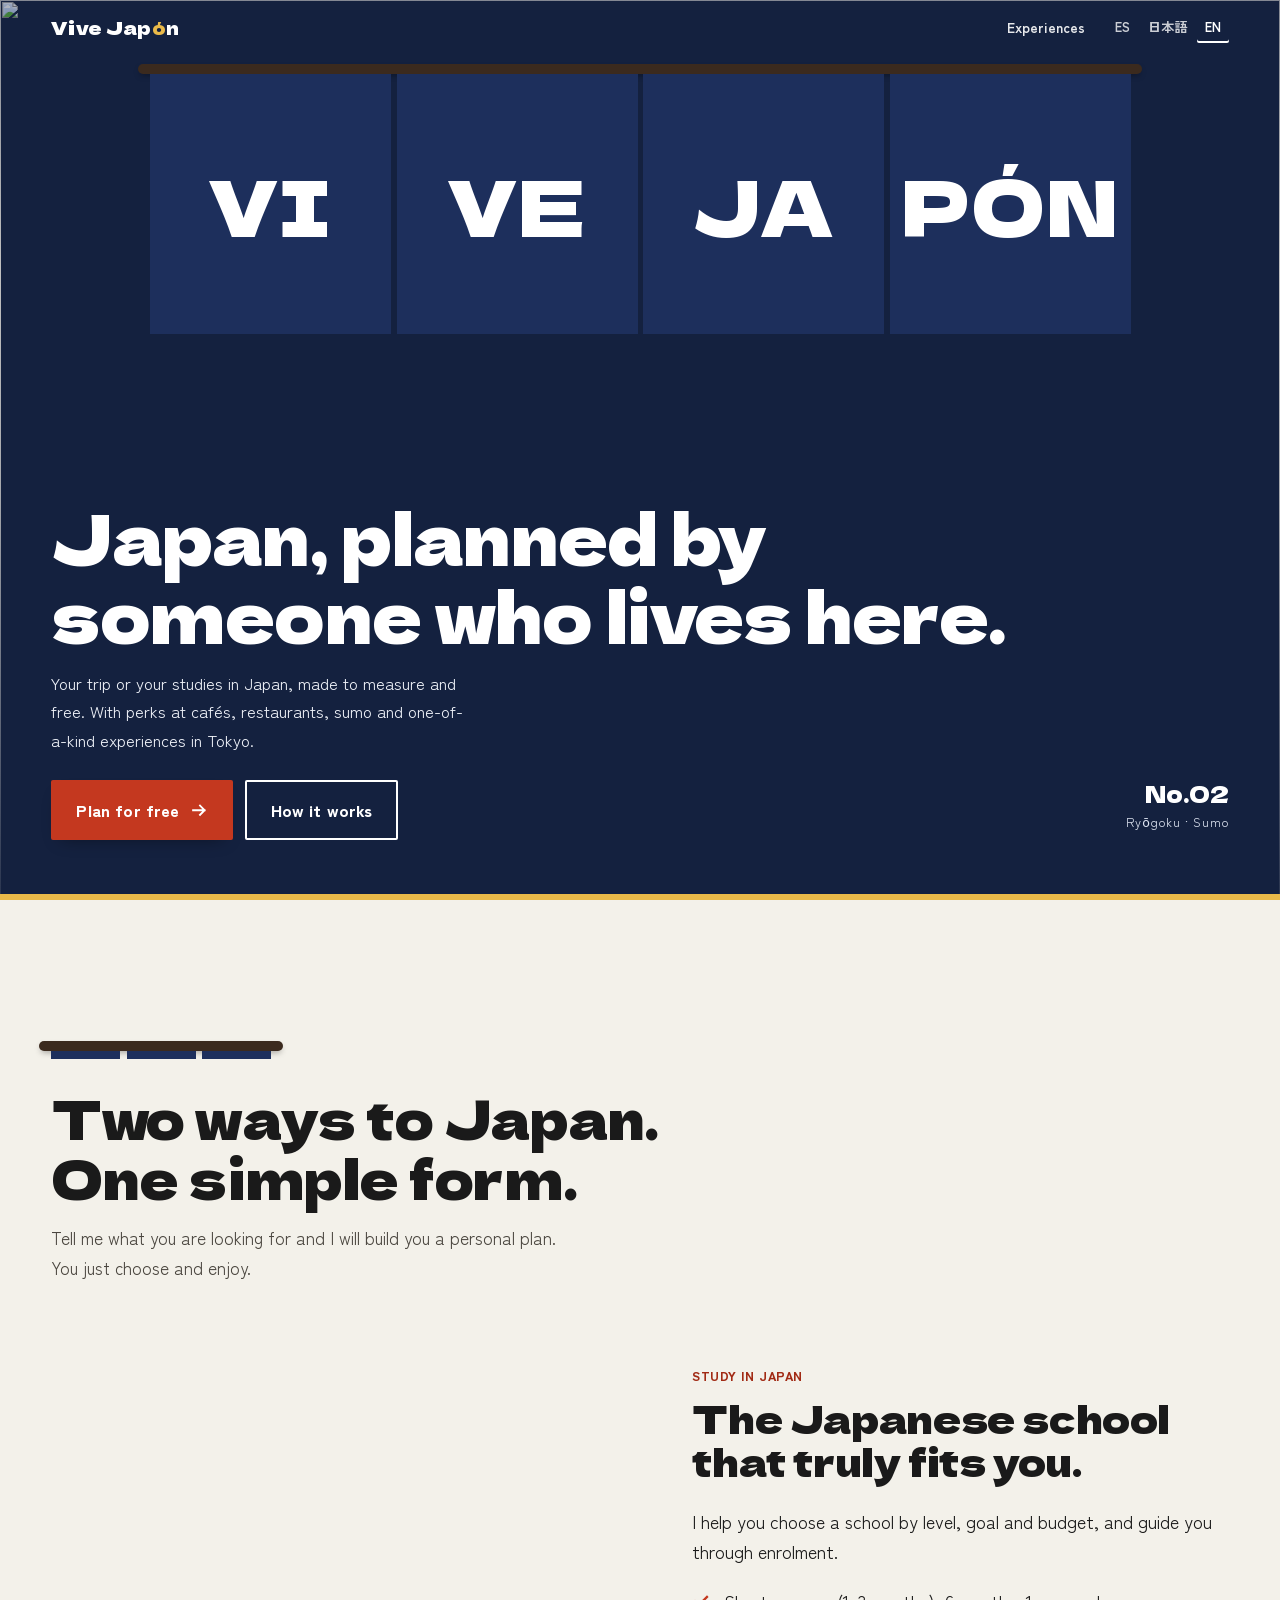
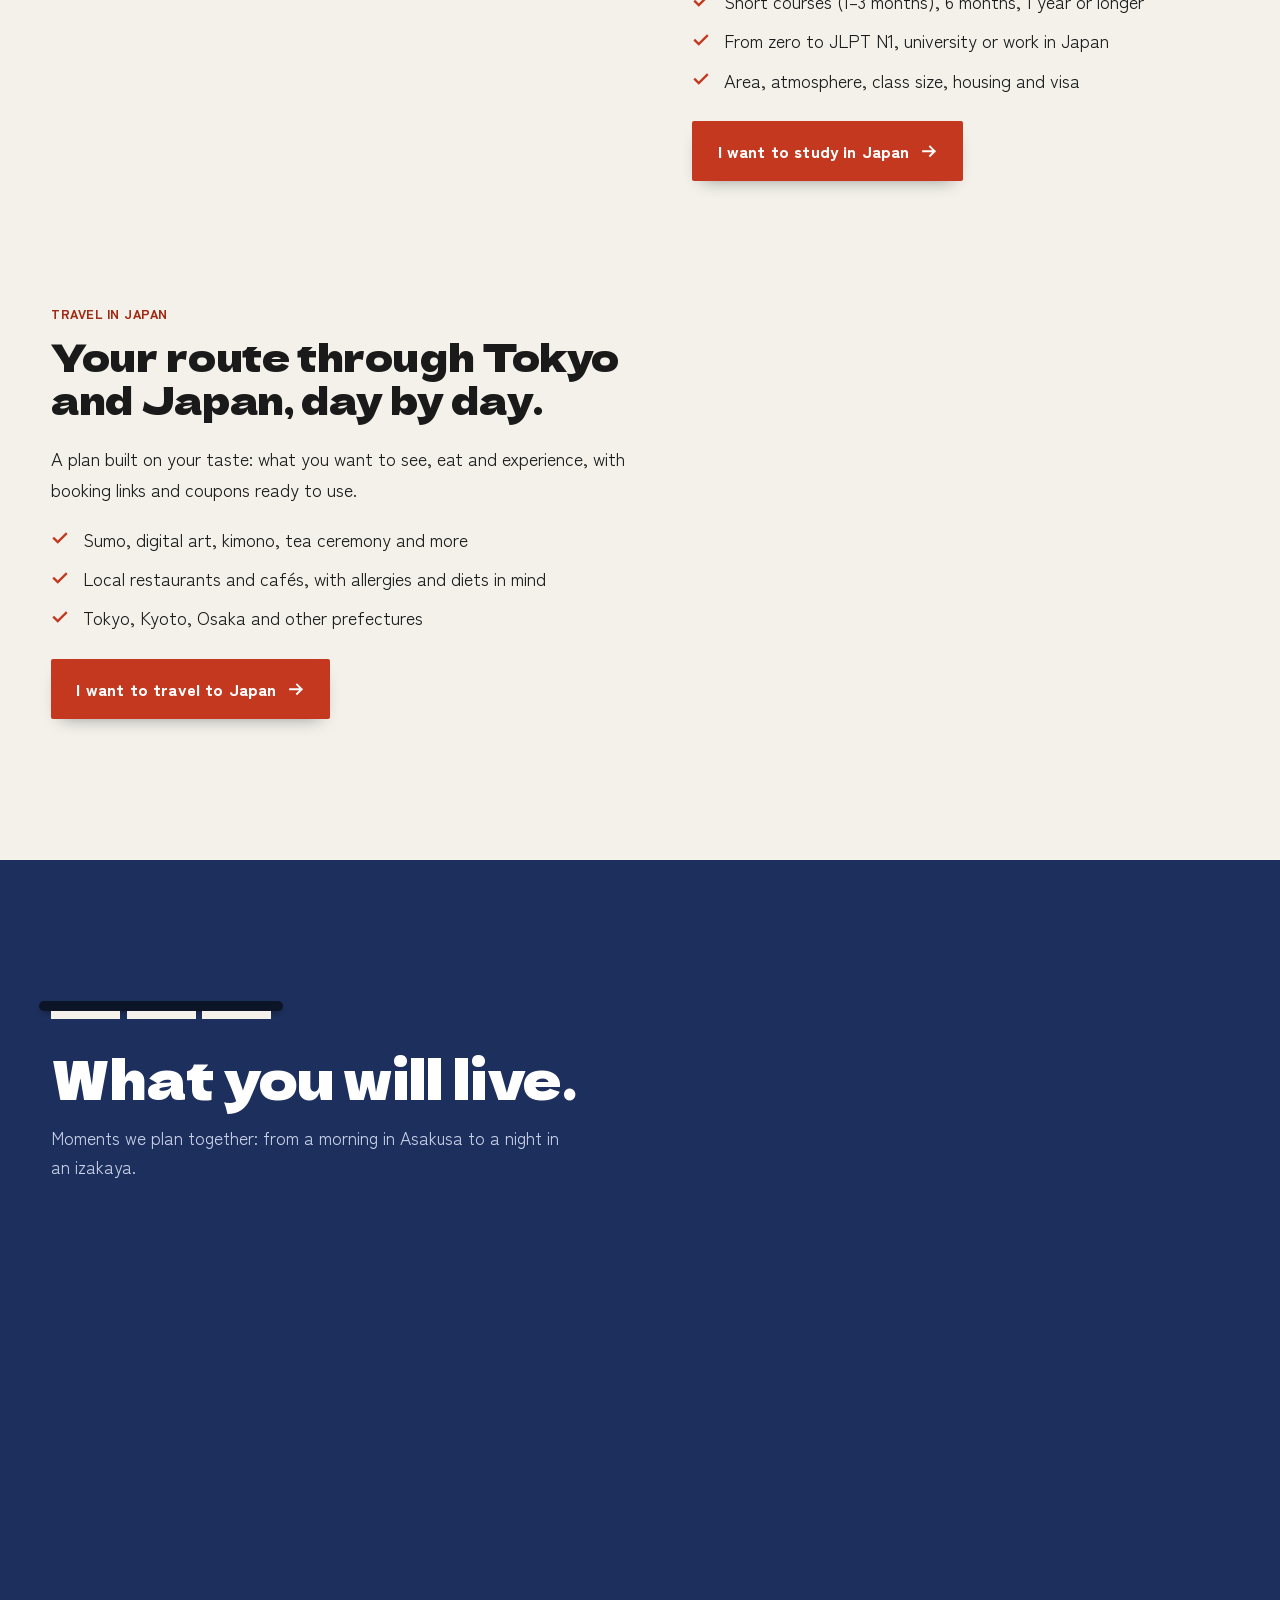
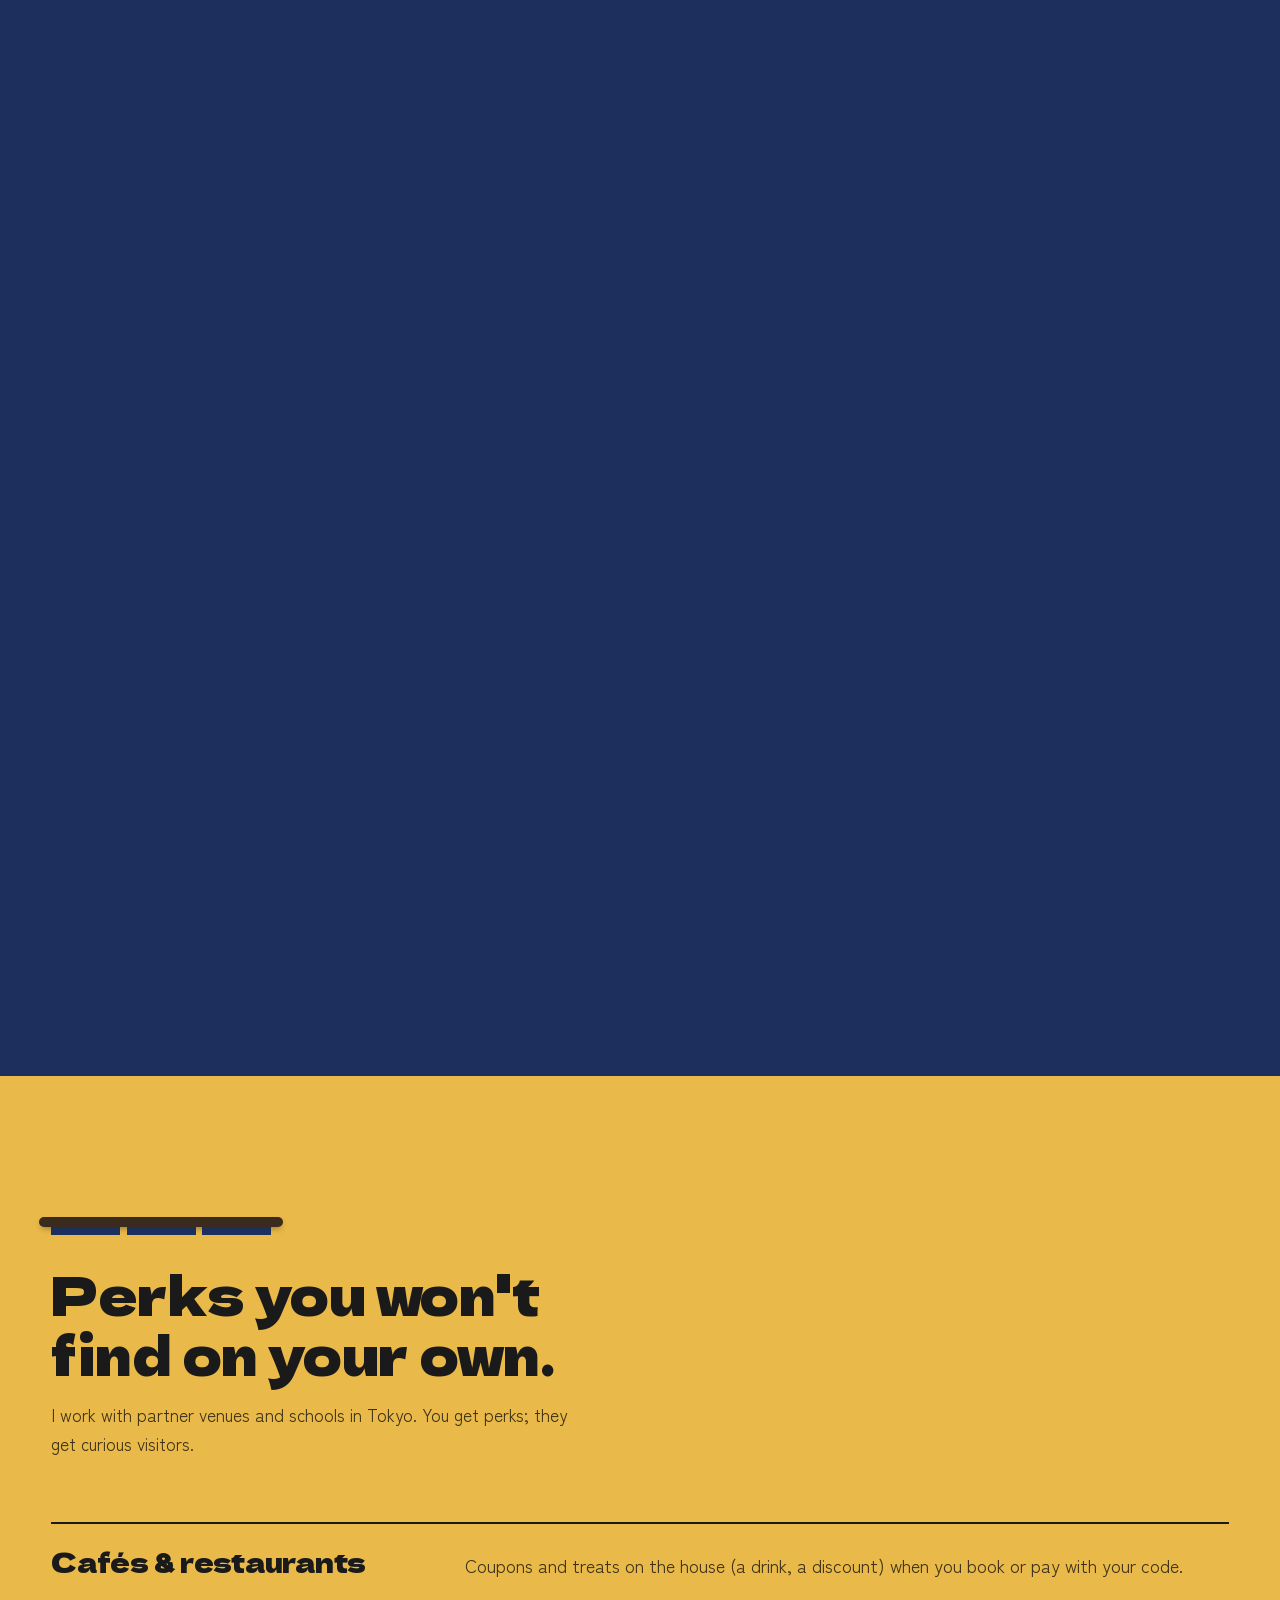
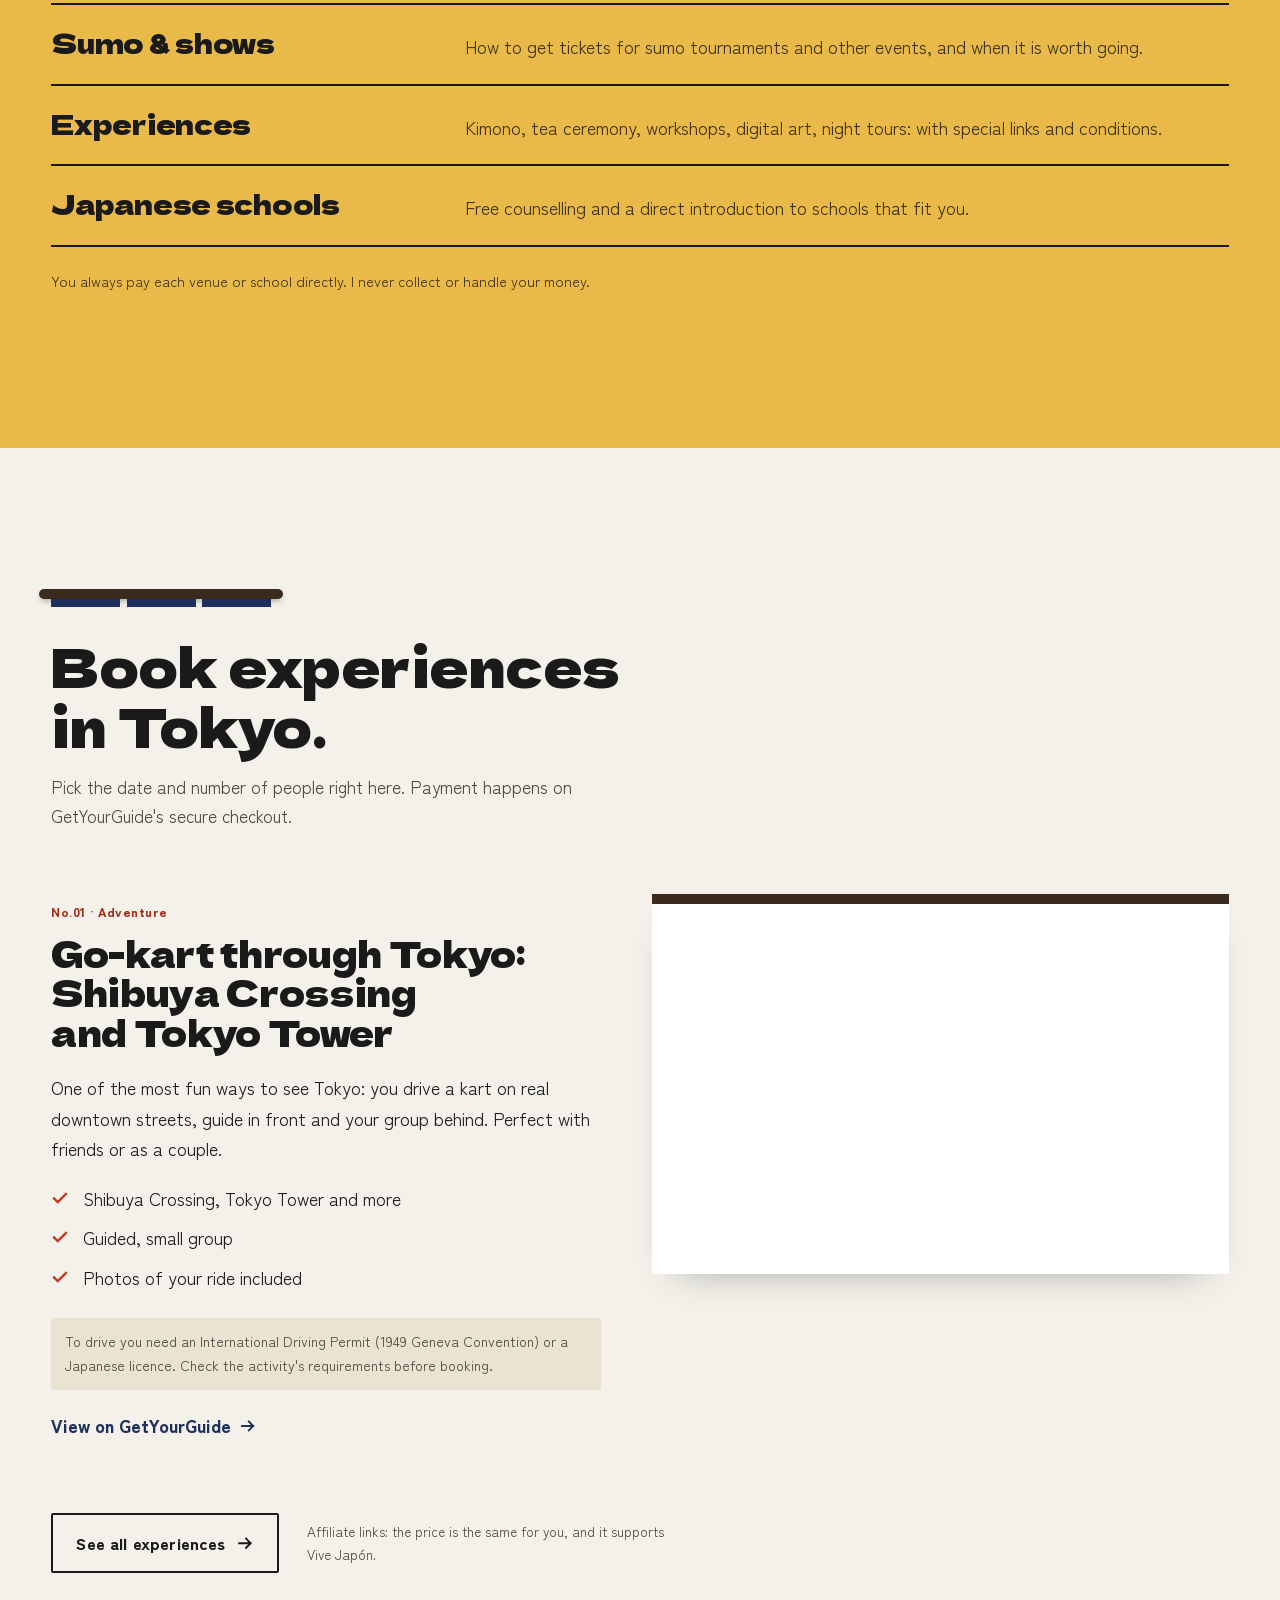
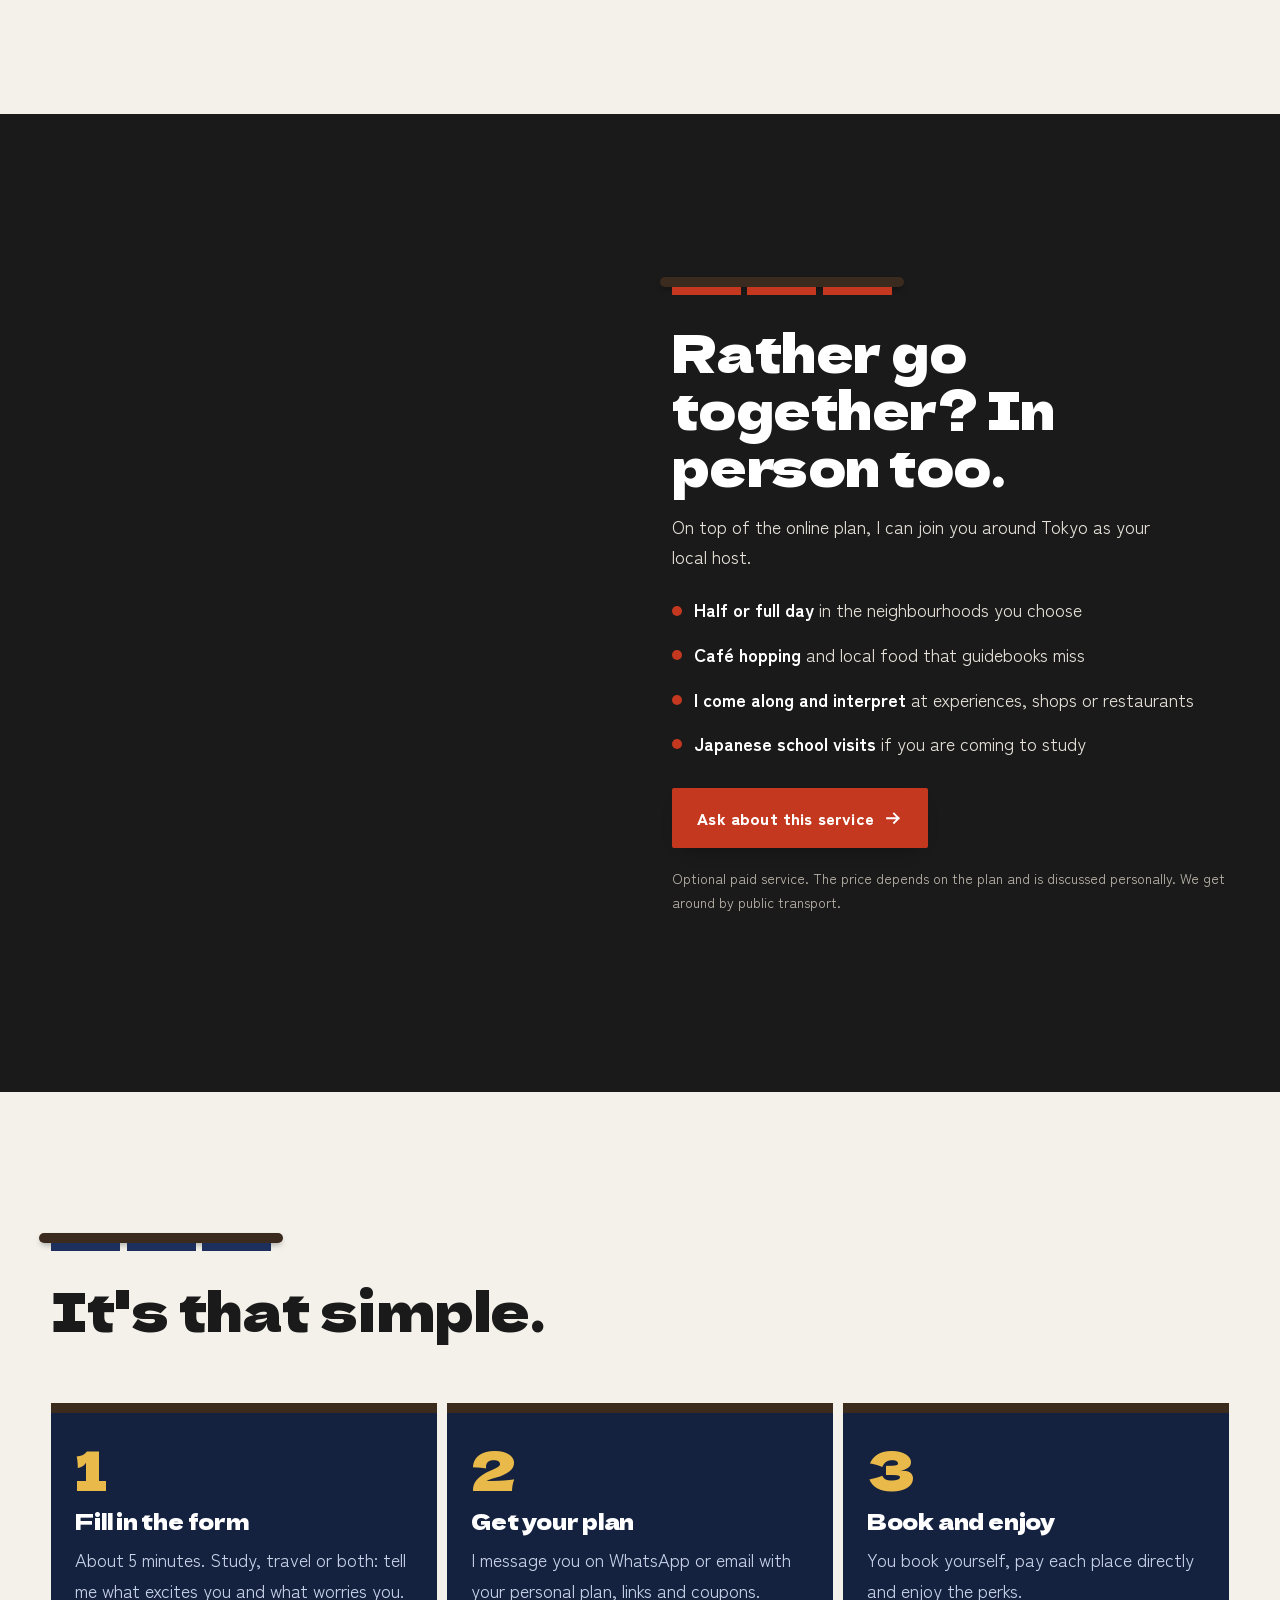
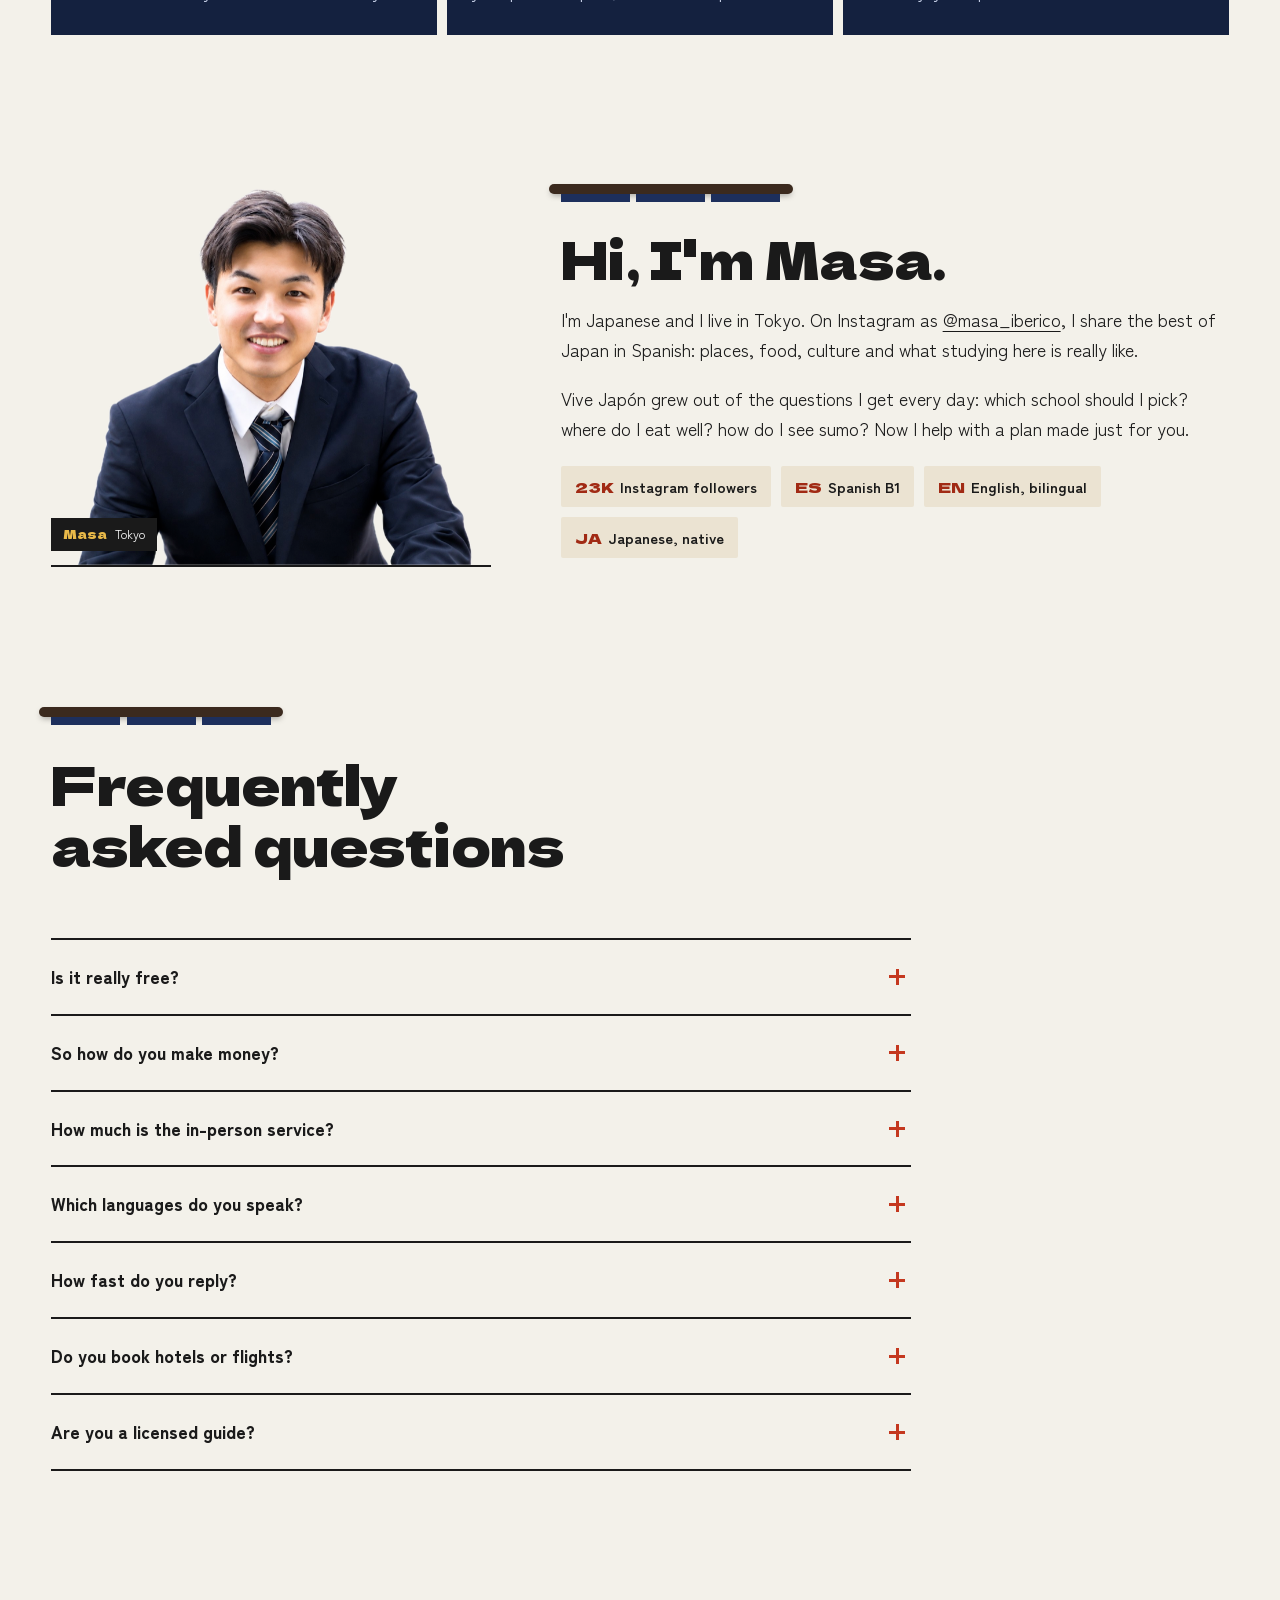
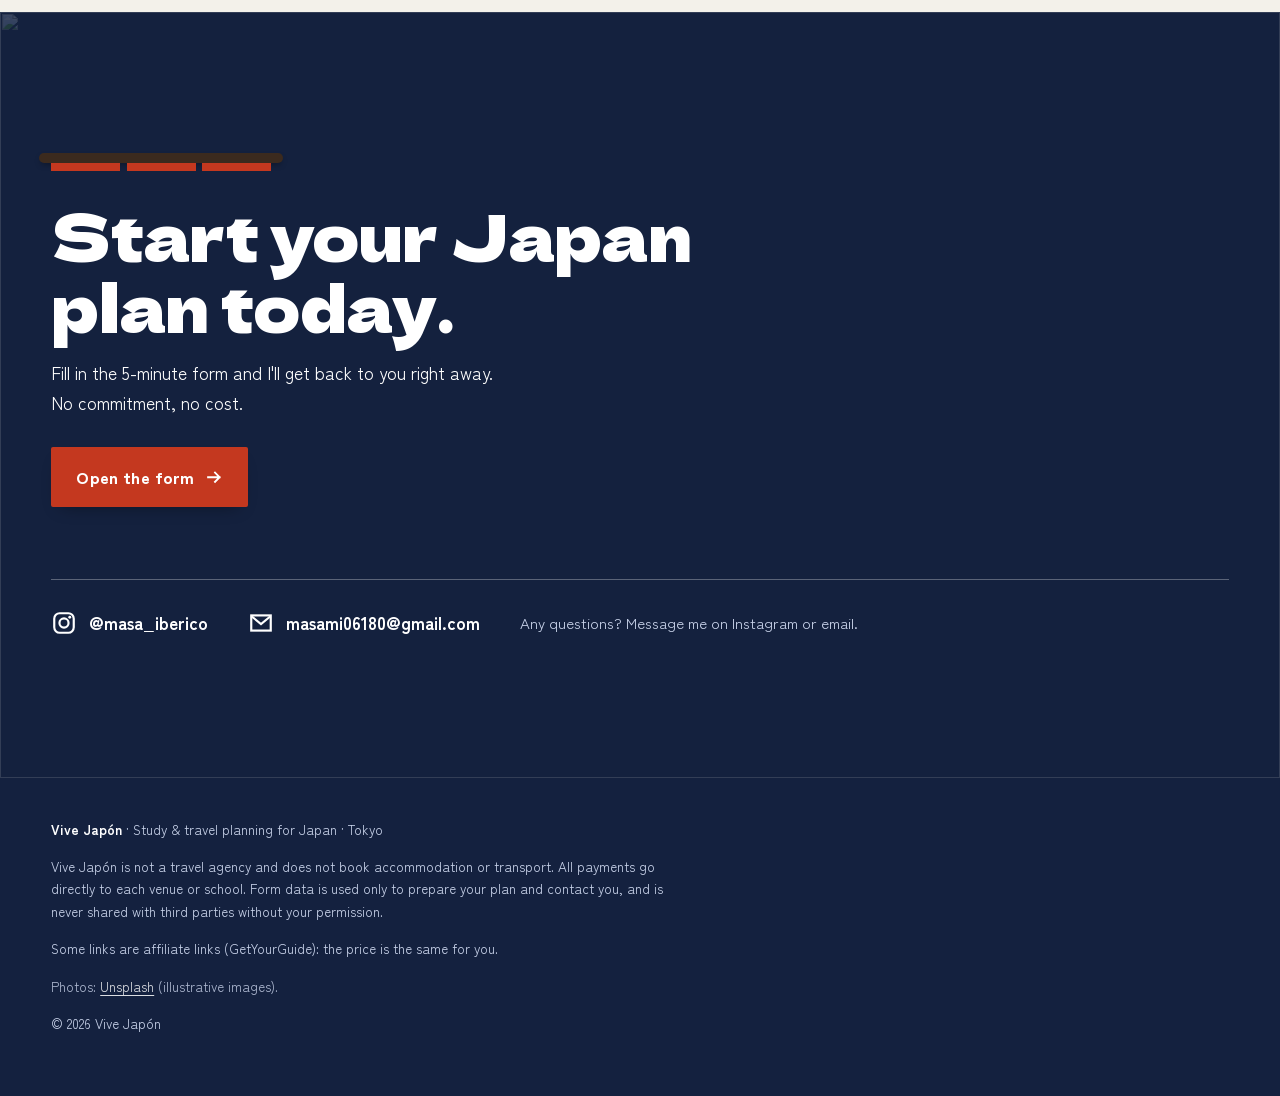
==== en/index.html @ 0816de63 "Add GetYourGuide tours: home section, experiencias pages, analytics script Co-Authored-By: Claude Op" ====
<!doctype html>
<html lang="en">
<head>
<meta charset="utf-8">
<meta name="viewport" content="width=device-width, initial-scale=1">
<title>Vive Japón — Your Japan trip or study plan, free</title>
<meta name="description" content="Free, made-to-measure plans for travelling or studying in Japan. Perks at cafés, restaurants, sumo and experiences. Optional in-person company in Tokyo.">
<link rel="canonical" href="./">
<link rel="alternate" hreflang="es" href="../">
<link rel="alternate" hreflang="ja" href="../ja/">
<link rel="alternate" hreflang="en" href="../en/">
<link rel="alternate" hreflang="x-default" href="../">
<meta property="og:type" content="website">
<meta property="og:title" content="Vive Japón — Your plan in Japan, free">
<meta property="og:description" content="Travel and study in Japan, planned around you. With perks at cafés, restaurants, sumo and experiences.">
<meta property="og:image" content="https://images.unsplash.com/photo-1587320856202-189c3b4ebf89?auto=format&fit=crop&w=1200&h=630&q=75">
<meta property="og:locale" content="en_US">
<meta name="theme-color" content="#1d2f5c">
<link rel="icon" href="data:image/svg+xml,%3Csvg xmlns='http://www.w3.org/2000/svg' viewBox='0 0 64 64'%3E%3Crect width='64' height='64' fill='%231d2f5c'/%3E%3Crect x='4' y='4' width='56' height='6' fill='%233b2a1e'/%3E%3Ccircle cx='32' cy='38' r='13' fill='%23c4381f'/%3E%3C/svg%3E">
<link rel="preconnect" href="https://fonts.googleapis.com">
<link rel="preconnect" href="https://fonts.gstatic.com" crossorigin>
<link rel="preconnect" href="https://images.unsplash.com">
<link href="https://fonts.googleapis.com/css2?family=Dela+Gothic+One&family=Zen+Kaku+Gothic+New:wght@400;700;900&display=swap" rel="stylesheet">
<link rel="stylesheet" href="../assets/style.css?v=20261128a">
<!-- GetYourGuide Analytics -->
<script async defer src="https://widget.getyourguide.com/dist/pa.umd.production.min.js" data-gyg-partner-id="FKH3YYZ"></script>
<script src="../assets/config.js?v=20261128a"></script>
<script src="../assets/main.js?v=20261128a" defer></script>
</head>
<body>
<a class="skip" href="#main">Skip to content</a>

<svg width="0" height="0" style="position:absolute" aria-hidden="true">
  <symbol id="i-arrow" viewBox="0 0 24 24"><path d="M4 12h15M13 6l6 6-6 6" fill="none" stroke="currentColor" stroke-width="2.4" stroke-linecap="square"/></symbol>
  <symbol id="i-check" viewBox="0 0 24 24"><path d="M4 12.5l5 5L20 6.5" fill="none" stroke="currentColor" stroke-width="3" stroke-linecap="square"/></symbol>
  <symbol id="i-ig" viewBox="0 0 24 24"><rect x="3" y="3" width="18" height="18" rx="5" fill="none" stroke="currentColor" stroke-width="2"/><circle cx="12" cy="12" r="4.2" fill="none" stroke="currentColor" stroke-width="2"/><circle cx="17.3" cy="6.7" r="1.3" fill="currentColor"/></symbol>
  <symbol id="i-mail" viewBox="0 0 24 24"><rect x="3" y="5" width="18" height="14" fill="none" stroke="currentColor" stroke-width="2"/><path d="M3.5 6l8.5 7 8.5-7" fill="none" stroke="currentColor" stroke-width="2"/></symbol>
</svg>

<header class="top">
  <a class="brand" href="#inicio">Vive Jap<span>ó</span>n</a>
  <nav aria-label="Language and action">
    <a class="navlink" href="experiencias/">Experiences</a>
    <div class="lang">
      <a href="../" lang="es">ES</a>
      <a href="../ja/" lang="ja">日本語</a>
      <a href="../en/" lang="en" aria-current="true">EN</a>
    </div>
    <a class="btn btn-shu btn-sm mini-cta" href="plan/" data-form>Plan for free</a>
  </nav>
</header>

<main id="main">

<!-- HERO -->
<section class="hero" id="inicio">
  <div class="hero-slides" aria-hidden="true">
    <figure data-no="01" data-place="Asakusa · Jinrikisha">
      <img src="https://images.unsplash.com/photo-1587320856202-189c3b4ebf89?auto=format&fit=crop&w=2000&q=72" alt="" fetchpriority="high">
    </figure>
    <figure data-no="02" data-place="Ryōgoku · Sumo">
      <img src="https://images.unsplash.com/photo-1574908445051-d9e0c2f4f763?auto=format&fit=crop&w=1800&q=70" alt="" style="object-position:62% 40%">
    </figure>
    <figure data-no="03" data-place="Toyosu · Digital art">
      <img src="https://images.unsplash.com/photo-1593073862407-a3ce22748763?auto=format&fit=crop&w=1800&q=70" alt="">
    </figure>
    <figure data-no="04" data-place="Asakusa · Sensō-ji">
      <img src="https://images.unsplash.com/photo-1763774978899-74480eee6ff9?auto=format&fit=crop&w=1800&q=70" alt="" style="object-position:50% 50%">
    </figure>
    <figure data-no="05" data-place="Tea ceremony · Matcha">
      <img src="https://images.unsplash.com/photo-1571391034628-2a2261e8273f?auto=format&fit=crop&w=1800&q=70" alt="" style="object-position:50% 60%">
    </figure>
    <figure data-no="06" data-place="Sushi counter">
      <img src="https://images.unsplash.com/photo-1502364271109-0a9a75a2a9df?auto=format&fit=crop&w=1800&q=70" alt="" style="object-position:40% 40%">
    </figure>
    <figure data-no="07" data-place="Shinjuku · Izakaya">
      <img src="https://images.unsplash.com/photo-1617870314635-fc819547ec11?auto=format&fit=crop&w=1800&q=70" alt="" style="object-position:50% 50%">
    </figure>
    <figure data-no="08" data-place="Kimono stroll">
      <img src="https://images.unsplash.com/photo-1586434722766-b46308f072ed?auto=format&fit=crop&w=1800&q=70" alt="" style="object-position:50% 60%">
    </figure>
  </div>

  <div class="noren hero-noren" aria-hidden="true">
    <span>VI</span><span>VE</span><span>JA</span><span>PÓN</span>
  </div>

  <div class="wrap hero-copy">
    <h1>Japan, planned by someone who lives here.</h1>
    <p class="lede">Your trip or your studies in Japan, made to measure and free. With perks at cafés, restaurants, sumo and one-of-a-kind experiences in Tokyo.</p>
    <div class="actions">
      <a class="btn btn-shu" href="plan/" data-form>Plan for free <svg aria-hidden="true"><use href="#i-arrow"/></svg></a>
      <a class="btn btn-ghost" href="#como">How it works</a>
    </div>
  </div>

  <p class="hero-caption" aria-hidden="true"><b>No.<span data-cap-no>01</span></b><span data-cap-tx>Asakusa · Jinrikisha</span></p>
  <div class="hero-bar" aria-hidden="true"><i></i></div>
</section>

<!-- SERVICES -->
<section class="sec" id="servicios">
  <div class="wrap">
    <div class="sec-head fade">
      <div class="noren head-noren" data-hang aria-hidden="true"><span></span><span></span><span></span></div>
      <h2>Two ways to Japan. One simple form.</h2>
      <p>Tell me what you are looking for and I will build you a personal plan. You just choose and enjoy.</p>
    </div>

    <div class="svc">
      <article class="svc-row">
        <div class="svc-media">
          <figure class="frame reveal" style="aspect-ratio:4/5"><img src="https://images.unsplash.com/photo-1765188988295-0e8a993aa7c8?auto=format&fit=crop&w=1100&q=70" alt="Hands writing Japanese calligraphy with a brush" loading="lazy"><figcaption><b>No.04</b>Calligraphy</figcaption></figure>
          <figure class="frame reveal" style="aspect-ratio:3/4"><img src="https://images.unsplash.com/photo-1633940907831-945322bc60f3?auto=format&fit=crop&w=700&q=70" alt="Student taking notes by a window" loading="lazy"><figcaption><b>No.05</b>Study</figcaption></figure>
        </div>
        <div class="fade">
          <span class="tag">STUDY IN JAPAN</span>
          <h3>The Japanese school that truly fits you.</h3>
          <p>I help you choose a school by level, goal and budget, and guide you through enrolment.</p>
          <ul class="ticks">
            <li><svg aria-hidden="true"><use href="#i-check"/></svg>Short courses (1–3 months), 6 months, 1 year or longer</li>
            <li><svg aria-hidden="true"><use href="#i-check"/></svg>From zero to JLPT N1, university or work in Japan</li>
            <li><svg aria-hidden="true"><use href="#i-check"/></svg>Area, atmosphere, class size, housing and visa</li>
          </ul>
          <a class="btn btn-shu" href="plan/" data-form>I want to study in Japan <svg aria-hidden="true"><use href="#i-arrow"/></svg></a>
        </div>
      </article>

      <article class="svc-row flip">
        <div class="svc-media">
          <figure class="frame reveal" style="aspect-ratio:4/5"><img src="https://images.unsplash.com/photo-1586434722766-b46308f072ed?auto=format&fit=crop&w=1100&q=70" alt="Three people in kimono in front of a traditional house" loading="lazy"><figcaption><b>No.06</b>Kimono</figcaption></figure>
          <figure class="frame reveal" style="aspect-ratio:3/4"><img src="https://images.unsplash.com/photo-1571391034628-2a2261e8273f?auto=format&fit=crop&w=700&q=70" alt="Hands holding a bowl of matcha" loading="lazy"><figcaption><b>No.07</b>Matcha</figcaption></figure>
        </div>
        <div class="fade">
          <span class="tag">TRAVEL IN JAPAN</span>
          <h3>Your route through Tokyo and Japan, day by day.</h3>
          <p>A plan built on your taste: what you want to see, eat and experience, with booking links and coupons ready to use.</p>
          <ul class="ticks">
            <li><svg aria-hidden="true"><use href="#i-check"/></svg>Sumo, digital art, kimono, tea ceremony and more</li>
            <li><svg aria-hidden="true"><use href="#i-check"/></svg>Local restaurants and cafés, with allergies and diets in mind</li>
            <li><svg aria-hidden="true"><use href="#i-check"/></svg>Tokyo, Kyoto, Osaka and other prefectures</li>
          </ul>
          <a class="btn btn-shu" href="plan/" data-form>I want to travel to Japan <svg aria-hidden="true"><use href="#i-arrow"/></svg></a>
        </div>
      </article>
    </div>
  </div>
</section>

<!-- GALLERY -->
<section class="sec on-ai" id="vivir">
  <div class="wrap">
    <div class="sec-head fade">
      <div class="noren head-noren" data-hang aria-hidden="true"><span></span><span></span><span></span></div>
      <h2>What you will live.</h2>
      <p>Moments we plan together: from a morning in Asakusa to a night in an izakaya.</p>
    </div>
    <div class="gallery">
      <figure class="frame reveal"><img src="https://images.unsplash.com/photo-1763774978899-74480eee6ff9?auto=format&fit=crop&w=1400&q=70" alt="Giant red lantern at Asakusa's Kaminarimon gate" loading="lazy"><figcaption><b>No.08</b>Asakusa · Sensō-ji</figcaption></figure>
      <figure class="frame reveal"><img src="https://images.unsplash.com/photo-1602234790740-0f87824c0394?auto=format&fit=crop&w=900&q=70" alt="Sumo wrestlers' ring-entering ceremony" loading="lazy"><figcaption><b>No.09</b>Sumo tournament</figcaption></figure>
      <figure class="frame reveal"><img src="https://images.unsplash.com/photo-1614563637806-1d0e645e0940?auto=format&fit=crop&w=900&q=70" alt="Bowl of ramen with egg and pork" loading="lazy"><figcaption><b>No.10</b>Ramen</figcaption></figure>
      <figure class="frame reveal"><img src="https://images.unsplash.com/photo-1502364271109-0a9a75a2a9df?auto=format&fit=crop&w=900&q=70" alt="Sushi chef working at the counter" loading="lazy"><figcaption><b>No.11</b>Sushi counter</figcaption></figure>
      <figure class="frame reveal"><img src="https://images.unsplash.com/photo-1593073862407-a3ce22748763?auto=format&fit=crop&w=900&q=70" alt="People inside a digital art installation" loading="lazy"><figcaption><b>No.12</b>Digital art</figcaption></figure>
      <figure class="frame reveal"><img src="https://images.unsplash.com/photo-1574908445051-d9e0c2f4f763?auto=format&fit=crop&w=900&q=70" alt="Two sumo wrestlers mid-bout" loading="lazy"><figcaption><b>No.13</b>Live bout</figcaption></figure>
      <figure class="frame reveal"><img src="https://images.unsplash.com/photo-1617870314635-fc819547ec11?auto=format&fit=crop&w=1100&q=70" alt="Izakaya alley with red lanterns" loading="lazy"><figcaption><b>No.14</b>Izakaya</figcaption></figure>
      <figure class="frame reveal"><img src="https://images.unsplash.com/photo-1587320856202-189c3b4ebf89?auto=format&fit=crop&w=1100&q=70" alt="Two visitors in kimono riding a rickshaw" loading="lazy"><figcaption><b>No.15</b>Rickshaw ride</figcaption></figure>
    </div>
  </div>
</section>

<!-- PERKS -->
<section class="sec on-kincha" id="ventajas">
  <div class="wrap">
    <div class="sec-head fade">
      <div class="noren head-noren" data-hang aria-hidden="true"><span></span><span></span><span></span></div>
      <h2>Perks you won't find on your own.</h2>
      <p>I work with partner venues and schools in Tokyo. You get perks; they get curious visitors.</p>
    </div>
    <div class="perks">
      <div class="perk fade"><h3>Cafés &amp; restaurants</h3><p>Coupons and treats on the house (a drink, a discount) when you book or pay with your code.</p></div>
      <div class="perk fade"><h3>Sumo &amp; shows</h3><p>How to get tickets for sumo tournaments and other events, and when it is worth going.</p></div>
      <div class="perk fade"><h3>Experiences</h3><p>Kimono, tea ceremony, workshops, digital art, night tours: with special links and conditions.</p></div>
      <div class="perk fade"><h3>Japanese schools</h3><p>Free counselling and a direct introduction to schools that fit you.</p></div>
    </div>
    <p class="perk-note fade">You always pay each venue or school directly. I never collect or handle your money.</p>
  </div>
</section>

<!-- TOURS -->
<section class="sec" id="reservar">
  <div class="wrap">
    <div class="sec-head fade">
      <div class="noren head-noren" data-hang aria-hidden="true"><span></span><span></span><span></span></div>
      <h2>Book experiences in Tokyo.</h2>
      <p>Pick the date and number of people right here. Payment happens on GetYourGuide&#x27;s secure checkout.</p>
    </div>
    <div class="tours">
      <article class="tour">
        <div class="tour-copy fade">
          <span class="tag">No.01 · Adventure</span>
          <h3>Go-kart through Tokyo: Shibuya Crossing and Tokyo Tower</h3>
          <p>One of the most fun ways to see Tokyo: you drive a kart on real downtown streets, guide in front and your group behind. Perfect with friends or as a couple.</p>
          <ul class="ticks"><li><svg aria-hidden="true"><use href="#i-check"/></svg>Shibuya Crossing, Tokyo Tower and more</li><li><svg aria-hidden="true"><use href="#i-check"/></svg>Guided, small group</li><li><svg aria-hidden="true"><use href="#i-check"/></svg>Photos of your ride included</li></ul>
          <p class="tour-note">To drive you need an International Driving Permit (1949 Geneva Convention) or a Japanese licence. Check the activity&#x27;s requirements before booking.</p>
          <a class="tour-link" href="https://gyg.me/d5FTM6En" target="_blank" rel="sponsored noopener">View on GetYourGuide <svg aria-hidden="true"><use href="#i-arrow"/></svg></a>
        </div>
        <div class="tour-widget"><div class="gyg" data-gyg-href="https://widget.getyourguide.com/default/availability.frame" data-gyg-tour-id="873166" data-gyg-locale-code="en-US" data-gyg-currency="JPY" data-gyg-widget="availability" data-gyg-partner-id="FKH3YYZ"></div></div>
      </article>
    </div>
    <div class="tours-foot fade"><a class="btn btn-ghost" href="experiencias/">See all experiences <svg aria-hidden="true"><use href="#i-arrow"/></svg></a><p class="aff">Affiliate links: the price is the same for you, and it supports Vive Japón.</p></div>
  </div>
</section>
<!-- /TOURS -->

<!-- IN PERSON -->
<section class="sec on-sumi" id="en-persona">
  <div class="wrap host">
    <figure class="frame reveal"><img src="https://images.unsplash.com/photo-1617870314635-fc819547ec11?auto=format&fit=crop&w=1000&h=1250&q=70" alt="Tokyo alley lit by lanterns" loading="lazy"><figcaption><b>No.16</b>Tokyo at night</figcaption></figure>
    <div class="fade">
      <div class="noren head-noren" data-hang aria-hidden="true"><span></span><span></span><span></span></div>
      <h2 style="font-size:clamp(1.9rem,4.2vw,3.2rem)">Rather go together? In person too.</h2>
      <p style="margin-top:1rem;color:#e7e3da">On top of the online plan, I can join you around Tokyo as your local host.</p>
      <ul class="host-list">
        <li><strong>Half or full day</strong> in the neighbourhoods you choose</li>
        <li><strong>Café hopping</strong> and local food that guidebooks miss</li>
        <li><strong>I come along and interpret</strong> at experiences, shops or restaurants</li>
        <li><strong>Japanese school visits</strong> if you are coming to study</li>
      </ul>
      <a class="btn btn-shu" href="plan/" data-form>Ask about this service <svg aria-hidden="true"><use href="#i-arrow"/></svg></a>
      <p class="fine" style="margin-top:1.2rem">Optional paid service. The price depends on the plan and is discussed personally. We get around by public transport.</p>
    </div>
  </div>
</section>

<!-- STEPS -->
<section class="sec" id="como">
  <div class="wrap">
    <div class="sec-head fade">
      <div class="noren head-noren" data-hang aria-hidden="true"><span></span><span></span><span></span></div>
      <h2>It's that simple.</h2>
    </div>
    <ol class="steps" style="list-style:none;padding:0;margin:0">
      <li class="step fade"><span class="num">1</span><h3>Fill in the form</h3><p>About 5 minutes. Study, travel or both: tell me what excites you and what worries you.</p></li>
      <li class="step fade"><span class="num">2</span><h3>Get your plan</h3><p>I message you on WhatsApp or email with your personal plan, links and coupons.</p></li>
      <li class="step fade"><span class="num">3</span><h3>Book and enjoy</h3><p>You book yourself, pay each place directly and enjoy the perks.</p></li>
    </ol>
  </div>
</section>

<!-- ABOUT -->
<section class="sec" id="sobre-mi" style="padding-top:0">
  <div class="wrap about">
    <figure class="portrait fade">
      <img src="../assets/img/masa.png?v=20261128a" alt="Masa, founder of Vive Japón" width="760" height="671" loading="lazy">
      <figcaption><b>Masa</b>Tokyo</figcaption>
    </figure>
    <div class="fade">
      <div class="noren head-noren" data-hang aria-hidden="true"><span></span><span></span><span></span></div>
      <h2 style="font-size:clamp(1.9rem,4.2vw,3.2rem)">Hi, I'm Masa.</h2>
      <p style="margin-top:1rem">I'm Japanese and I live in Tokyo. On Instagram as <a href="https://www.instagram.com/masa_iberico/" target="_blank" rel="noopener">@masa_iberico</a>, I share the best of Japan in Spanish: places, food, culture and what studying here is really like.</p>
      <p>Vive Japón grew out of the questions I get every day: which school should I pick? where do I eat well? how do I see sumo? Now I help with a plan made just for you.</p>
      <ul class="facts">
        <li><b>23K</b>Instagram followers</li>
        <li><b>ES</b>Spanish B1</li>
        <li><b>EN</b>English, bilingual</li>
        <li><b>JA</b>Japanese, native</li>
      </ul>
    </div>
  </div>
</section>

<!-- FAQ -->
<section class="sec on-washi" id="faq" style="padding-top:0">
  <div class="wrap">
    <div class="sec-head fade">
      <div class="noren head-noren" data-hang aria-hidden="true"><span></span><span></span><span></span></div>
      <h2>Frequently asked questions</h2>
    </div>
    <div class="faq">
      <details><summary>Is it really free?</summary><div class="ans"><p>Yes. The online advice and plan cost you nothing. Only the in-person company is a paid service.</p></div></details>
      <details><summary>So how do you make money?</summary><div class="ans"><p>Partner venues, experiences and schools pay me a referral fee when I recommend visitors. You pay nothing extra; you actually get perks.</p></div></details>
      <details><summary>How much is the in-person service?</summary><div class="ans"><p>It depends on the plan (length, places, group size). Mention it in the form and we will discuss it personally.</p></div></details>
      <details><summary>Which languages do you speak?</summary><div class="ans"><p>Spanish (B1), English (bilingual level) and Japanese (native).</p></div></details>
      <details><summary>How fast do you reply?</summary><div class="ans"><p>I reply right away once I receive your form.</p></div></details>
      <details><summary>Do you book hotels or flights?</summary><div class="ans"><p>No. I focus on schools, experiences, restaurants and cafés. You book and pay each place directly, so you always stay in control.</p></div></details>
      <details><summary>Are you a licensed guide?</summary><div class="ans"><p>I'm a local host: someone who lives in Tokyo and shows you the city like a friend would. I'm not a nationally licensed guide-interpreter.</p></div></details>
    </div>
  </div>
</section>

<!-- FINAL CTA + CONTACT -->
<section class="sec final" id="contacto">
  <img src="https://images.unsplash.com/photo-1763774978899-74480eee6ff9?auto=format&fit=crop&w=2000&q=65" alt="" loading="lazy">
  <div class="wrap">
    <div class="noren head-noren" data-hang aria-hidden="true" style="--x:0"><span style="background:var(--shu)"></span><span style="background:var(--shu)"></span><span style="background:var(--shu)"></span></div>
    <h2 class="fade">Start your Japan plan today.</h2>
    <p class="lede fade">Fill in the 5-minute form and I'll get back to you right away. No commitment, no cost.</p>
    <a class="btn btn-shu fade" href="plan/" data-form>Open the form <svg aria-hidden="true"><use href="#i-arrow"/></svg></a>

    <div class="contact">
      <a href="https://www.instagram.com/masa_iberico/" target="_blank" rel="noopener"><svg aria-hidden="true"><use href="#i-ig"/></svg><span>@masa_iberico</span></a>
      <a href="mailto:masami06180@gmail.com"><svg aria-hidden="true"><use href="#i-mail"/></svg><span>masami06180@gmail.com</span></a>
      <small>Any questions? Message me on Instagram or email.</small>
    </div>
  </div>
</section>

</main>

<footer>
  <div class="wrap">
    <p><strong style="color:#fff">Vive Japón</strong> · Study &amp; travel planning for Japan · Tokyo</p>
    <p>Vive Japón is not a travel agency and does not book accommodation or transport. All payments go directly to each venue or school. Form data is used only to prepare your plan and contact you, and is never shared with third parties without your permission.</p>
    <p>Some links are affiliate links (GetYourGuide): the price is the same for you.</p>
    <p class="credits">Photos: <a href="https://unsplash.com/license" target="_blank" rel="noopener">Unsplash</a> (illustrative images).</p>
    <p>© 2026 Vive Japón</p>
  </div>
</footer>
</body>
</html>
---- assets/style.css ----
/* Vive Japón — Asakusa noren world */
:root {
  --ai: #1d2f5c;          /* indigo noren */
  --ai-deep: #14213f;
  --ai-ink: #c9d3ea;      /* secondary text on indigo */
  --washi: #f3f1ea;       /* paper */
  --washi-2: #ebe3d2;
  --shu: #c4381f;         /* lantern vermilion — action only */
  --shu-text: #a12a14;    /* vermilion for text on paper */
  --shu-hover: #a92e17;
  --kincha: #e9b949;      /* mustard — perks */
  --sumi: #1a1a1a;
  --sumi-2: #4a463f;      /* secondary text on washi */
  --wood: #3b2a1e;        /* noren rod */
  --radius: 2px;
  --gutter: clamp(16px, 4vw, 56px);
  --max: 1240px;
  --ease: cubic-bezier(.16, 1, .3, 1);
  --display: "Dela Gothic One", "Zen Kaku Gothic New", system-ui, sans-serif;
  --body: "Zen Kaku Gothic New", system-ui, -apple-system, "Hiragino Sans", sans-serif;
  color-scheme: light;
}

*, *::before, *::after { box-sizing: border-box; }
html { scroll-behavior: smooth; -webkit-text-size-adjust: 100%; scrollbar-color: var(--ai) var(--washi); }
body {
  margin: 0;
  background: var(--washi);
  color: var(--sumi);
  font-family: var(--body);
  font-size: clamp(16px, 1.05vw + 11px, 18px);
  line-height: 1.7;
  overflow-x: hidden;
}
::selection { background: var(--kincha); color: var(--sumi); }
img { display: block; max-width: 100%; }
a { color: inherit; text-underline-offset: .22em; text-decoration-thickness: 1px; }
:focus-visible { outline: 3px solid var(--kincha); outline-offset: 3px; border-radius: var(--radius); }
h1, h2, h3 { font-family: var(--display); font-weight: 400; line-height: 1.12; letter-spacing: -.01em; margin: 0; text-wrap: balance; }
p { margin: 0 0 1em; text-wrap: pretty; }
.wrap { width: min(100% - 2 * var(--gutter), var(--max)); margin-inline: auto; }
.skip { position: absolute; left: -999px; top: 8px; background: var(--sumi); color: #fff; padding: 8px 14px; z-index: 100; }
.skip:focus { left: 8px; }

/* ---------- header ---------- */
.top {
  position: fixed; inset: 0 0 auto 0; z-index: 50;
  display: flex; align-items: center; justify-content: space-between; gap: 16px;
  padding: 12px var(--gutter);
  color: #fff;
  transition: background-color .4s var(--ease), color .4s var(--ease), box-shadow .4s var(--ease);
}
.top.is-solid { background: var(--washi); color: var(--sumi); box-shadow: 0 6px 16px -10px rgba(0, 0, 0, .3); }
.brand { font-family: var(--display); font-size: 1.15rem; text-decoration: none; letter-spacing: .01em; white-space: nowrap; }
.brand span { color: var(--shu); }
.top:not(.is-solid) .brand span { color: var(--kincha); }
.top nav { display: flex; align-items: center; gap: clamp(10px, 2vw, 22px); }
.lang { display: flex; gap: 2px; font-size: .82rem; font-weight: 700; white-space: nowrap; }
.lang a { text-decoration: none; padding: 4px 8px; border-radius: var(--radius); opacity: .78; }
.lang a[aria-current="true"] { opacity: 1; box-shadow: inset 0 -2px 0 currentColor; }
.lang a:hover { opacity: 1; }
.top .mini-cta { display: none; }
.top.is-solid .mini-cta { display: inline-flex; }

/* ---------- buttons ---------- */
.btn {
  display: inline-flex; align-items: center; gap: .6em;
  font-family: var(--body); font-weight: 900; font-size: 1.05rem; letter-spacing: .01em;
  padding: .95em 1.5em; border-radius: var(--radius);
  text-decoration: none; cursor: pointer; border: 0;
  transition: transform .35s var(--ease), background-color .25s, box-shadow .35s var(--ease);
}
.btn svg { width: 1.1em; height: 1.1em; transition: transform .35s var(--ease); }
.btn:hover svg { transform: translateX(4px); }
.btn-shu { background: var(--shu); color: #fff; box-shadow: 0 8px 18px -10px rgba(0, 0, 0, .45); }
.btn-shu:hover { background: var(--shu-hover); transform: translateY(-2px); }
.btn-shu:active { transform: translateY(0); }
.btn-ghost { background: transparent; color: inherit; box-shadow: inset 0 0 0 2px currentColor; }
.btn-ghost:hover { background: rgba(255, 255, 255, .12); }
.btn-sm { font-size: .85rem; padding: .6em 1em; }

/* ---------- noren (signature) ---------- */
.noren {
  --panels: 3;
  position: relative;
  display: grid; grid-template-columns: repeat(var(--panels), 1fr); gap: 6px;
  padding-top: 10px;
}
.noren::before { /* wooden rod */
  content: ""; position: absolute; left: -12px; right: -12px; top: 0; height: 10px;
  background: var(--wood); border-radius: 5px;
  box-shadow: 0 3px 6px -2px rgba(0, 0, 0, .4);
}
.noren > span {
  background: var(--ai); color: #fff;
  transform-origin: 50% 0;
  display: flex; align-items: center; justify-content: center;
  overflow: hidden;
}
/* panel hang-in: each block "prints" in order */
.js .noren[data-hang] > span { transform: scaleY(0); }
.js .noren[data-hang].is-in > span { animation: hang .9s var(--ease) forwards; }
.js .noren[data-hang].is-in > span:nth-child(2) { animation-delay: .12s; }
.js .noren[data-hang].is-in > span:nth-child(3) { animation-delay: .24s; }
.js .noren[data-hang].is-in > span:nth-child(4) { animation-delay: .36s; }
@keyframes hang {
  0% { transform: scaleY(0) skewX(0); }
  60% { transform: scaleY(1.03) skewX(-2deg); }
  80% { transform: scaleY(.99) skewX(1deg); }
  100% { transform: scaleY(1) skewX(0); }
}

/* ---------- hero ---------- */
.hero {
  position: relative; min-height: 100svh; color: #fff;
  display: grid; grid-template-rows: auto 1fr auto;
  background: var(--ai-deep);
  overflow: hidden; isolation: isolate;
}
.hero-slides { position: absolute; inset: 0; z-index: -2; }
.hero-slides figure { position: absolute; inset: 0; margin: 0; opacity: 0; transition: opacity .7s ease; }
.hero-slides figure.is-on { opacity: 1; }
.hero-slides img { width: 100%; height: 100%; object-fit: cover; transform: scale(1.06); transition: transform 3.4s linear; }
.hero-slides figure.is-on img { transform: scale(1); }
.hero::after { /* legibility shade: indigo, flat at bottom */
  content: ""; position: absolute; inset: 0; z-index: -1;
  background: linear-gradient(180deg, rgba(20, 33, 63, .35) 0%, rgba(20, 33, 63, 0) 30%, rgba(20, 33, 63, .15) 55%, rgba(20, 33, 63, .88) 100%);
}
.hero-noren {
  --panels: 4;
  width: min(100% - 2 * var(--gutter), 980px); margin: 64px auto 0;
  height: clamp(150px, 30vh, 300px);
}
.hero-noren > span { font-family: var(--display); font-size: clamp(1.9rem, 6.2vw, 4.8rem); letter-spacing: .02em; }
.hero-noren .crest { font-size: clamp(1.4rem, 4vw, 3rem); }
/* hero noren parts and lifts once on load */
.js .hero-noren > span { animation: part 1.6s var(--ease) .5s both; }
.js .hero-noren > span:nth-child(1) { --x: -18px; }
.js .hero-noren > span:nth-child(2) { --x: -6px; }
.js .hero-noren > span:nth-child(3) { --x: 6px; }
.js .hero-noren > span:nth-child(4) { --x: 18px; }
@keyframes part {
  0% { transform: scaleY(1.9) translateX(0); }
  45% { transform: scaleY(1.9) translateX(var(--x)) skewX(calc(var(--x) / -6 * 1deg)); }
  100% { transform: scaleY(1) translateX(0) skewX(0); }
}
.hero-copy { align-self: end; padding-bottom: clamp(28px, 6vh, 64px); }
.hero h1 { font-size: clamp(2.1rem, 5.4vw, 4.6rem); max-width: 15ch; }
.hero .lede { font-size: clamp(1.02rem, 1.3vw, 1.25rem); max-width: 46ch; margin: 1rem 0 1.6rem; color: #eef1f8; }
.hero .actions { display: flex; flex-wrap: wrap; gap: 12px; }
.hero-caption {
  position: absolute; right: var(--gutter); bottom: clamp(28px, 6vh, 64px);
  font-size: .78rem; letter-spacing: .08em; text-align: right; color: #dfe5f2;
}
.hero-caption b { display: block; font-family: var(--display); font-weight: 400; font-size: 1.4rem; letter-spacing: 0; color: #fff; }
.hero-bar { height: 6px; background: rgba(255, 255, 255, .2); position: relative; }
.hero-bar i { position: absolute; inset: 0 auto 0 0; width: 0; background: var(--kincha); }

/* ---------- sections ---------- */
section { position: relative; }
.sec { padding-block: clamp(72px, 11vw, 150px); }
.sec-head { margin-bottom: clamp(32px, 5vw, 64px); max-width: 760px; }
.sec-head h2 { font-size: clamp(1.9rem, 4.2vw, 3.4rem); }
.sec-head p { margin-top: 1rem; font-size: 1.08rem; color: var(--sumi-2); max-width: 58ch; }
.on-ai { background: var(--ai); color: #fff; }
.on-ai .sec-head p { color: var(--ai-ink); }
.on-kincha { background: var(--kincha); color: var(--sumi); }
.on-kincha .sec-head p { color: #3d3218; }
.on-sumi { background: var(--sumi); color: #fff; }

/* head noren: a strip of hanging panels carrying the section title */
.head-noren { --panels: 3; height: 18px; margin-bottom: 28px; max-width: 220px; }
.on-ai .head-noren > span { background: var(--washi); }
.on-ai .head-noren::before { background: #0c1428; }
.on-sumi .head-noren > span { background: var(--shu); }
.on-kincha .head-noren > span { background: var(--ai); }

/* ---------- services ---------- */
.svc { display: grid; gap: clamp(56px, 8vw, 120px); }
.svc-row { display: grid; gap: clamp(24px, 4vw, 64px); align-items: center; }
@media (min-width: 860px) {
  .svc-row { grid-template-columns: 1.1fr 1fr; }
  .svc-row.flip > .svc-media { order: 2; }
}
.svc-media { position: relative; display: grid; grid-template-columns: 1fr .62fr; gap: 10px; align-items: end; }
.svc-media .frame:nth-child(2) { margin-bottom: -40px; }
.svc h3 { font-size: clamp(1.6rem, 3vw, 2.4rem); margin-bottom: .6em; }
.svc .tag { display: inline-block; font-weight: 900; font-size: .8rem; letter-spacing: .04em; color: var(--shu-text); margin-bottom: .6rem; }
.ticks { list-style: none; padding: 0; margin: 1.2rem 0 1.6rem; display: grid; gap: .55rem; }
.ticks li { display: grid; grid-template-columns: 22px 1fr; gap: 10px; align-items: start; }
.ticks svg { width: 18px; height: 18px; margin-top: .32em; color: var(--shu); }

/* ---------- photo frames ---------- */
.frame { margin: 0; position: relative; overflow: hidden; background: var(--washi-2); }
.frame img { width: 100%; height: 100%; object-fit: cover; transition: transform 1.2s var(--ease); }
.frame:hover img { transform: scale(1.045); }
.frame figcaption {
  position: absolute; left: 0; bottom: 0;
  background: var(--sumi); color: #fff;
  font-size: .74rem; letter-spacing: .03em; padding: 6px 10px 5px;
  display: flex; gap: 8px; align-items: baseline;
}
.frame figcaption b { font-family: var(--display); font-weight: 400; color: var(--kincha); letter-spacing: 0; }
.js .reveal { clip-path: inset(0 0 100% 0); transition: clip-path 1.1s var(--ease); }
.js .reveal.is-in { clip-path: inset(0 0 0 0); }
.js .reveal img { transform: scale(1.12); transition: transform 1.6s var(--ease); }
.js .reveal.is-in img { transform: scale(1); }
.js .reveal.is-in:hover img { transform: scale(1.045); }

/* ---------- gallery ---------- */
.gallery {
  display: grid; gap: 10px;
  grid-template-columns: repeat(2, 1fr);
  grid-auto-rows: 46vw;
}
.gallery .frame:nth-child(1) { grid-column: span 2; }
.gallery .frame:nth-child(4) { grid-row: span 2; }
@media (min-width: 860px) {
  .gallery { grid-template-columns: repeat(12, 1fr); grid-auto-rows: 120px; }
  .gallery .frame:nth-child(1) { grid-column: 1 / span 7; grid-row: span 4; }
  .gallery .frame:nth-child(2) { grid-column: 8 / span 5; grid-row: span 2; }
  .gallery .frame:nth-child(3) { grid-column: 8 / span 5; grid-row: span 2; }
  .gallery .frame:nth-child(4) { grid-column: 1 / span 4; grid-row: span 3; }
  .gallery .frame:nth-child(5) { grid-column: 5 / span 4; grid-row: span 3; }
  .gallery .frame:nth-child(6) { grid-column: 9 / span 4; grid-row: span 3; }
  .gallery .frame:nth-child(7) { grid-column: 1 / span 6; grid-row: span 3; }
  .gallery .frame:nth-child(8) { grid-column: 7 / span 6; grid-row: span 3; }
}

/* ---------- perks ---------- */
.perks { display: grid; gap: 0; border-top: 2px solid var(--sumi); }
.perk {
  display: grid; gap: 6px 32px; padding: 22px 0;
  border-bottom: 2px solid var(--sumi);
}
@media (min-width: 760px) { .perk { grid-template-columns: minmax(200px, 1fr) 2fr; align-items: baseline; } }
.perk h3 { font-size: clamp(1.25rem, 2.2vw, 1.7rem); }
.perk p { margin: 0; color: #3d3218; }
.perk-note { margin-top: 22px; font-size: .9rem; color: #3d3218; }

/* ---------- in person ---------- */
.host { display: grid; gap: clamp(32px, 5vw, 72px); align-items: center; }
@media (min-width: 900px) { .host { grid-template-columns: 1fr 1fr; } }
.host .frame { aspect-ratio: 4 / 5; }
.host-list { list-style: none; padding: 0; margin: 1.4rem 0 1.8rem; display: grid; gap: 14px; }
.host-list li { padding-left: 22px; position: relative; color: #e7e3da; }
.host-list li::before { content: ""; position: absolute; left: 0; top: .62em; width: 10px; height: 10px; background: var(--shu); border-radius: 50%; }
.host-list strong { color: #fff; }
.fine { font-size: .88rem; color: #bdb8ad; }

/* ---------- steps ---------- */
.steps { display: grid; gap: 10px; counter-reset: s; }
@media (min-width: 860px) { .steps { grid-template-columns: repeat(3, 1fr); } }
.step {
  background: var(--ai-deep); color: #fff; padding: 28px 24px 30px; position: relative;
  border-top: 10px solid var(--wood);
}
.step .num { font-family: var(--display); font-size: 3.4rem; line-height: 1; color: var(--kincha); display: block; margin-bottom: 14px; }
.step h3 { font-size: 1.35rem; margin-bottom: .5em; }
.step p { margin: 0; color: var(--ai-ink); }

/* ---------- about ---------- */
.about { display: grid; gap: clamp(28px, 5vw, 72px); align-items: center; }
@media (min-width: 860px) { .about { grid-template-columns: .8fr 1.2fr; } }
.monogram {
  aspect-ratio: 1; background: var(--ai); color: #fff; position: relative;
  display: grid; place-items: center; max-width: 380px; width: 100%;
}
.monogram strong { font-family: var(--display); font-weight: 400; font-size: clamp(5rem, 16vw, 9rem); line-height: 1; }
.monogram small { position: absolute; bottom: 16px; left: 18px; right: 18px; font-size: .8rem; color: var(--ai-ink); display: flex; justify-content: space-between; }
.facts { display: flex; flex-wrap: wrap; gap: 10px; margin: 1.4rem 0 0; padding: 0; list-style: none; }
.facts li { background: var(--washi-2); padding: 8px 14px; font-weight: 700; font-size: .92rem; border-radius: var(--radius); }
.facts li b { font-family: var(--display); font-weight: 400; color: var(--shu-text); margin-right: 6px; }

/* ---------- faq ---------- */
.faq { max-width: 860px; border-top: 2px solid var(--sumi); }
.faq details { border-bottom: 2px solid var(--sumi); }
.faq summary {
  list-style: none; cursor: pointer; padding: 22px 44px 22px 0; position: relative;
  font-weight: 900; font-size: 1.1rem;
}
.faq summary::-webkit-details-marker { display: none; }
.faq summary::after {
  content: ""; position: absolute; right: 6px; top: 50%; width: 16px; height: 16px; margin-top: -8px;
  background: linear-gradient(var(--shu), var(--shu)) center / 100% 3px no-repeat, linear-gradient(var(--shu), var(--shu)) center / 3px 100% no-repeat;
  transition: transform .4s var(--ease);
}
.faq details[open] summary::after { transform: rotate(135deg); }
.faq .ans { padding: 0 0 22px; color: var(--sumi-2); max-width: 66ch; }
.faq summary:hover { color: var(--ai); }

/* ---------- final cta ---------- */
.final { position: relative; color: #fff; background: var(--ai-deep); overflow: hidden; isolation: isolate; text-align: left; }
.final > img { position: absolute; inset: 0; width: 100%; height: 100%; object-fit: cover; z-index: -2; }
.final::after { content: ""; position: absolute; inset: 0; z-index: -1; background: rgba(20, 33, 63, .82); }
.final h2 { font-size: clamp(2rem, 5vw, 4rem); max-width: 16ch; }
.final .lede { max-width: 50ch; margin: 1rem 0 1.8rem; color: #fff; font-size: 1.1rem; }
.contact { display: grid; gap: 12px; margin-top: clamp(40px, 6vw, 72px); padding-top: 28px; border-top: 1px solid rgba(255, 255, 255, .3); }
@media (min-width: 760px) { .contact { grid-template-columns: auto auto 1fr; gap: 40px; align-items: center; } }
.contact a { display: inline-flex; gap: 12px; align-items: center; text-decoration: none; font-weight: 700; font-size: 1.08rem; }
.contact a:hover span { text-decoration: underline; }
.contact svg { width: 26px; height: 26px; flex: none; }
.contact small { color: #c9d3ea; }

/* ---------- footer ---------- */
footer { background: var(--ai-deep); color: var(--ai-ink); font-size: .84rem; padding: 40px 0 48px; }
footer p { max-width: 90ch; }
footer a { color: #fff; }
footer .credits { margin-top: 1rem; opacity: .85; }

/* ---------- motion preferences ---------- */
.js .fade { opacity: 0; transform: translateY(18px); transition: opacity .9s var(--ease), transform .9s var(--ease); }
.js .fade.is-in { opacity: 1; transform: none; }
@media (prefers-reduced-motion: reduce) {
  html { scroll-behavior: auto; }
  *, *::before, *::after { animation: none !important; transition: none !important; }
  .js .reveal, .js .fade { clip-path: none; opacity: 1; transform: none; }
  .js .noren[data-hang] > span, .js .reveal img, .hero-slides img { transform: none; }
}

@media (max-width: 520px) {
  .top { padding-block: 10px; }
  .lang a { padding: 4px 6px; }
  .top.is-solid .mini-cta { display: none; }
  .hero-noren { margin-top: 58px; height: 22vh; }
  .hero-caption { display: none; }
  .btn { width: 100%; justify-content: center; }
}

/* ---------- Japanese typesetting ---------- */
:lang(ja) h1, :lang(ja) h2, :lang(ja) h3 { word-break: auto-phrase; letter-spacing: 0; line-height: 1.3; }
:lang(ja) h3 { font-family: var(--body); font-weight: 900; }
:lang(ja) body { line-break: strict; }

/* ---------- portrait: cut-out photo sitting directly on the paper ---------- */
.portrait { margin: 0; position: relative; max-width: 440px; width: 100%; border-bottom: 2px solid var(--sumi); }
.portrait img { width: 100%; height: auto; display: block; }
.portrait figcaption {
  position: absolute; left: 0; bottom: 14px;
  background: var(--sumi); color: #fff; font-size: .78rem; padding: 6px 12px 5px; display: flex; gap: 8px; align-items: baseline;
}
.portrait figcaption b { font-family: var(--display); font-weight: 400; color: var(--kincha); }

/* ---------- bookable tours (GetYourGuide) ---------- */
.navlink { font-size: .85rem; font-weight: 700; text-decoration: none; opacity: .9; white-space: nowrap; }
.navlink:hover { opacity: 1; text-decoration: underline; }
@media (max-width: 520px) { .top .navlink { display: none; } }
.tours { display: grid; gap: clamp(48px, 7vw, 96px); }
.tour { display: grid; gap: clamp(24px, 4vw, 56px); align-items: start; }
@media (min-width: 900px) { .tour { grid-template-columns: 1fr 1.05fr; } }
.tour .tag { display: inline-block; font-weight: 900; font-size: .8rem; letter-spacing: .04em; color: var(--shu-text); margin-bottom: .6rem; }
.tour h3 { font-size: clamp(1.5rem, 2.8vw, 2.2rem); margin-bottom: .6em; }
.tour-note { font-size: .88rem; color: var(--sumi-2); background: var(--washi-2); padding: 12px 14px; border-radius: var(--radius); }
.tour-link { display: inline-flex; gap: 8px; align-items: center; font-weight: 900; color: var(--ai); text-decoration: none; margin-top: .4rem; }
.tour-link svg { width: 1em; height: 1em; transition: transform .3s var(--ease); }
.tour-link:hover svg { transform: translateX(4px); }
.tour-widget { background: #fff; border-top: 10px solid var(--wood); padding: 12px; box-shadow: 0 18px 40px -28px rgba(0, 0, 0, .45); min-height: 380px; }
.tour-widget .gyg { width: 100%; }
.tour-widget iframe { width: 100% !important; border: 0; display: block; }
.tours-foot { margin-top: clamp(40px, 6vw, 72px); display: flex; flex-wrap: wrap; gap: 16px 28px; align-items: center; }
.tours-foot .btn-ghost { color: var(--sumi); }
.tours-foot .btn-ghost:hover { background: var(--washi-2); }
.aff { margin: 0; font-size: .84rem; color: var(--sumi-2); max-width: 52ch; }

/* tours page */
.page-tours main { padding-top: 64px; }
.tours-hero { padding: clamp(56px, 9vw, 120px) 0 clamp(48px, 7vw, 96px); }
.tours-hero h1 { font-size: clamp(2rem, 5vw, 4.2rem); max-width: 18ch; }
.tours-hero p { color: var(--ai-ink); max-width: 58ch; margin-top: 1rem; font-size: 1.08rem; }
.tours-hero .head-noren > span { background: var(--washi); }
.tours-cta h2 { font-size: clamp(1.8rem, 4vw, 3rem); }
.tours-cta p { color: #3d3218; margin: .8rem 0 1.6rem; }
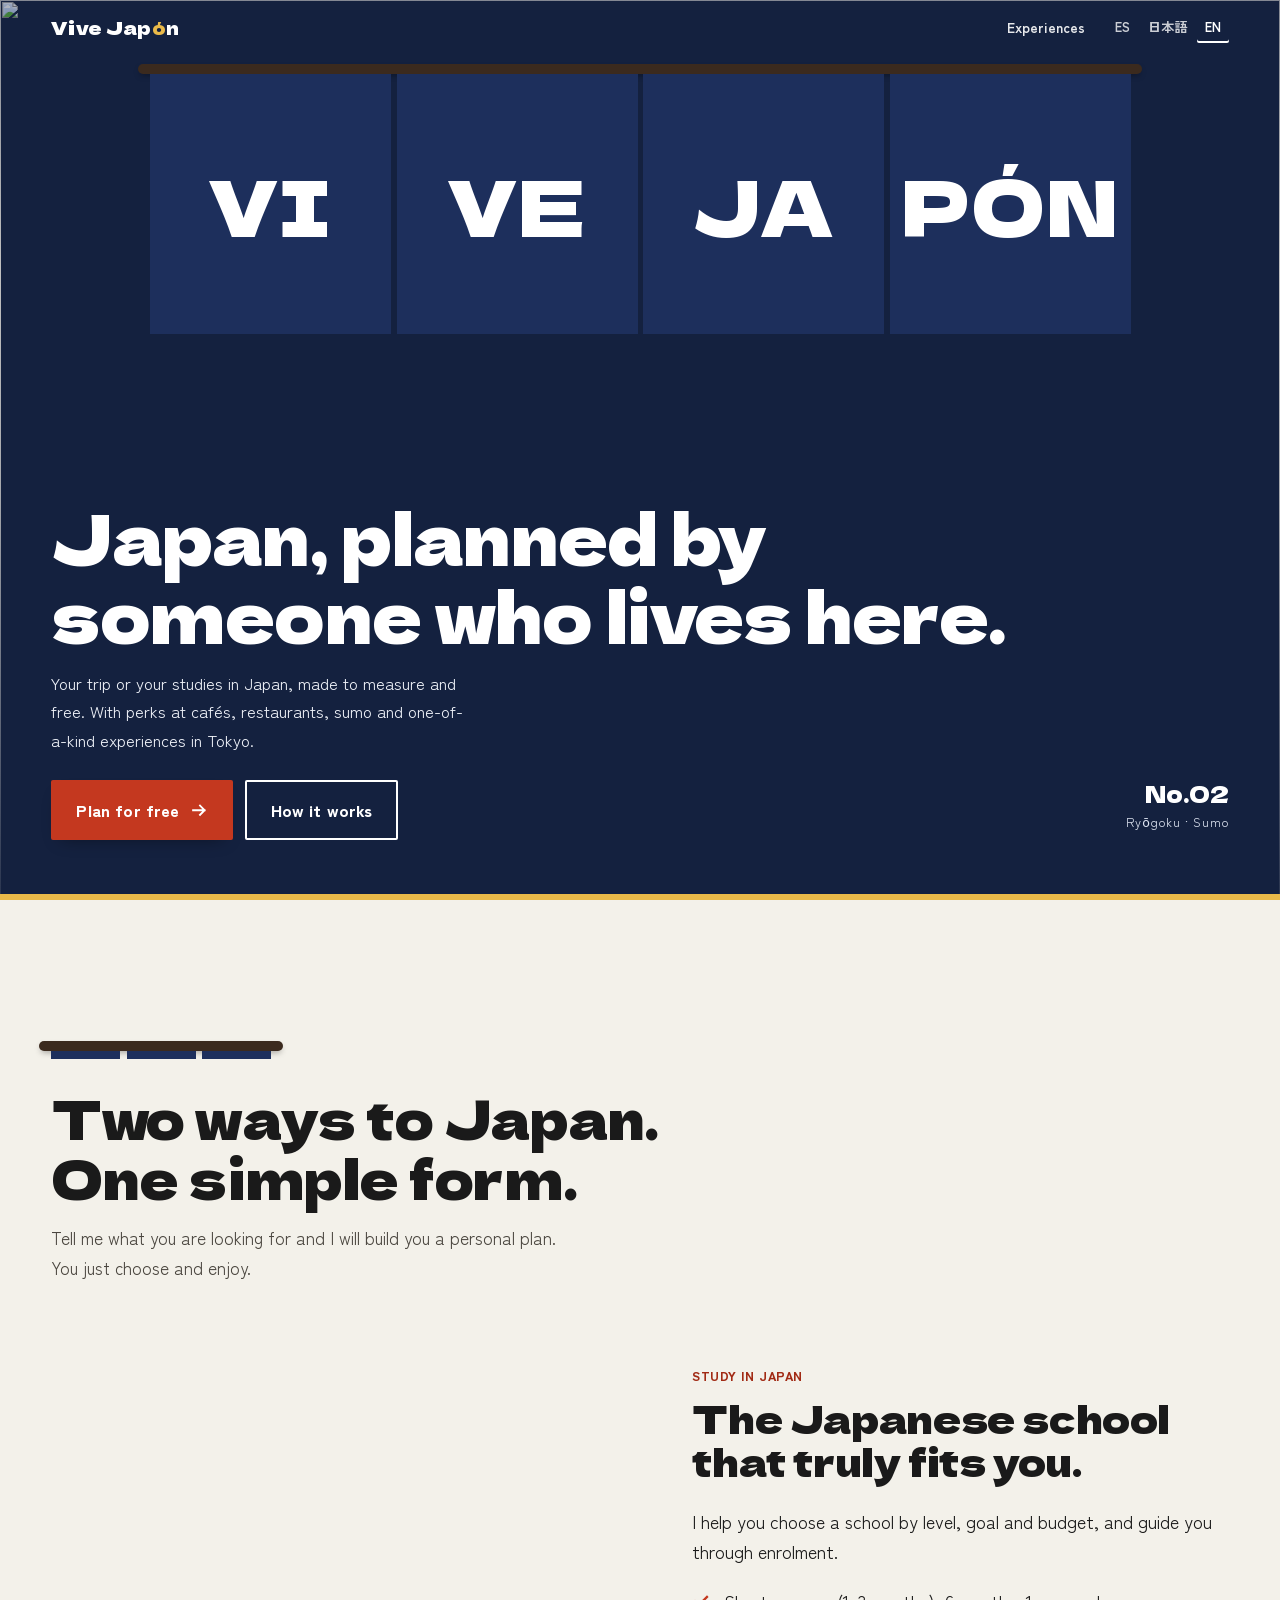
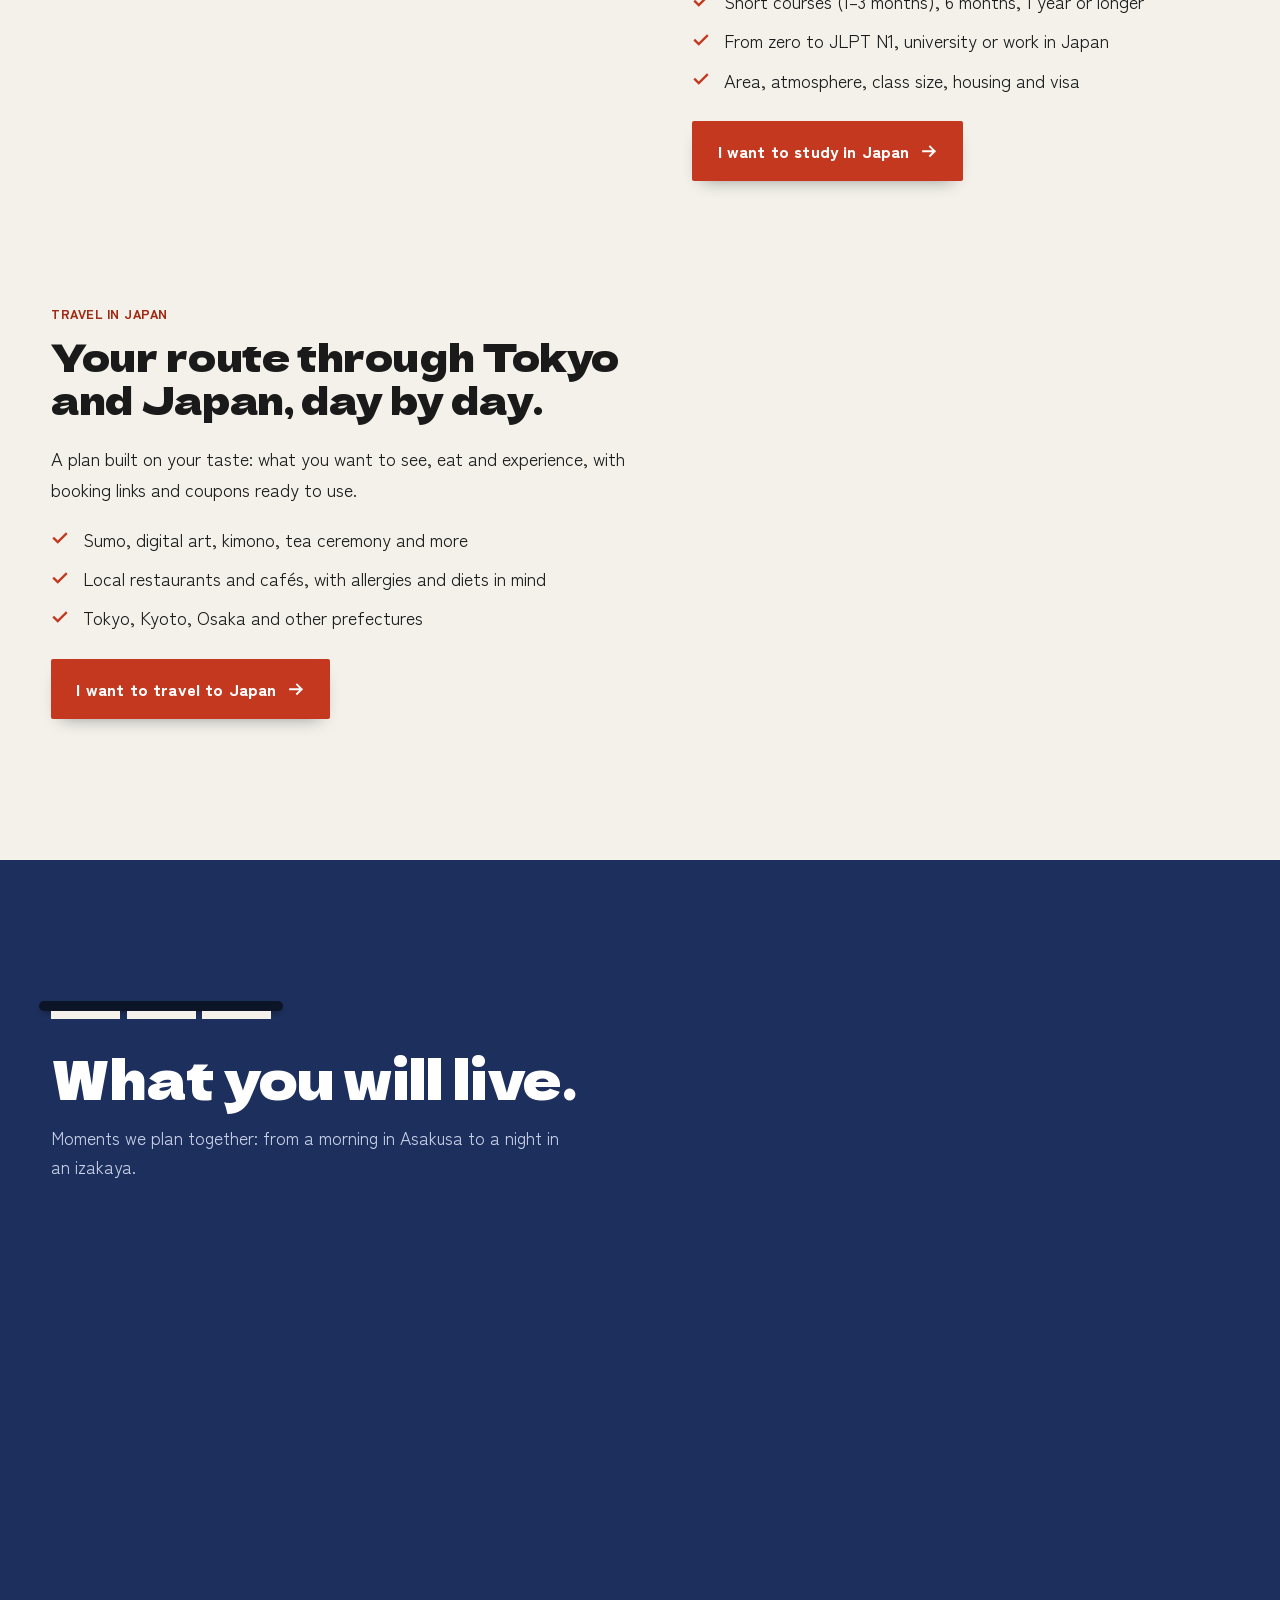
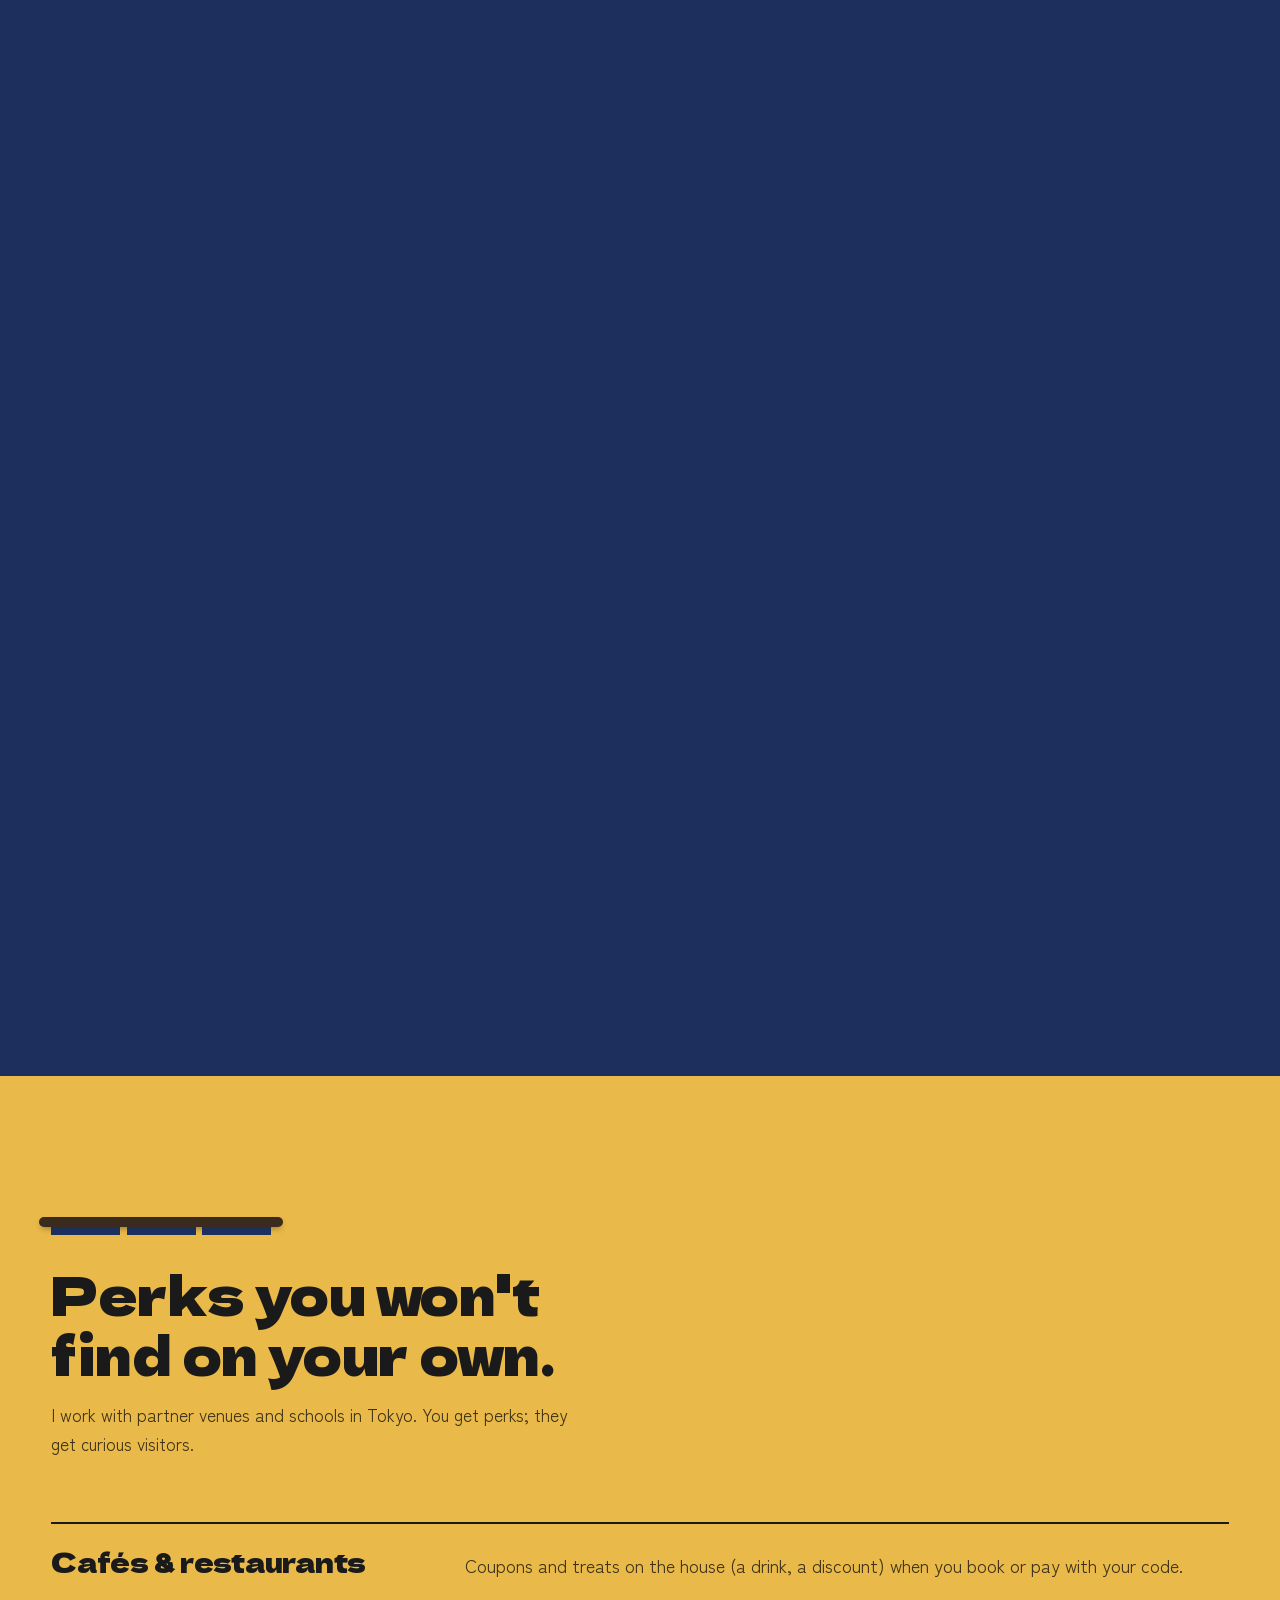
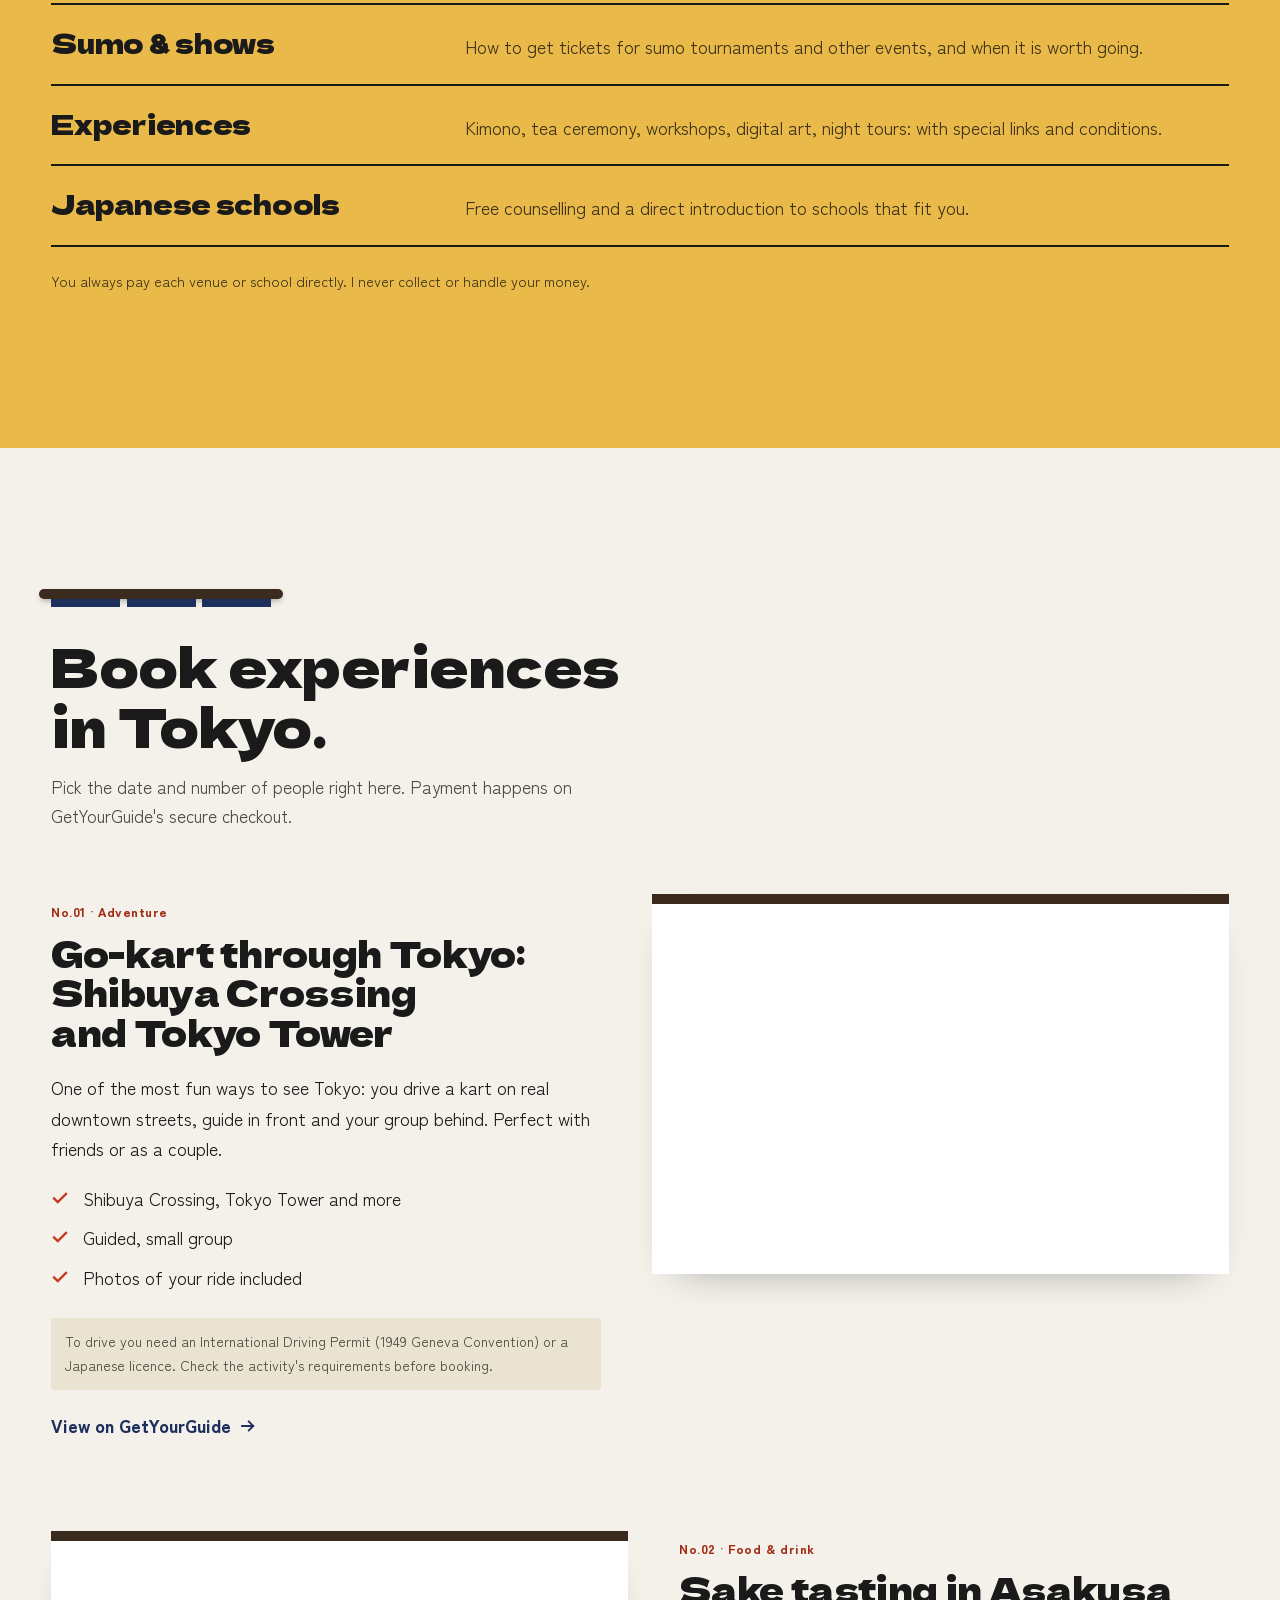
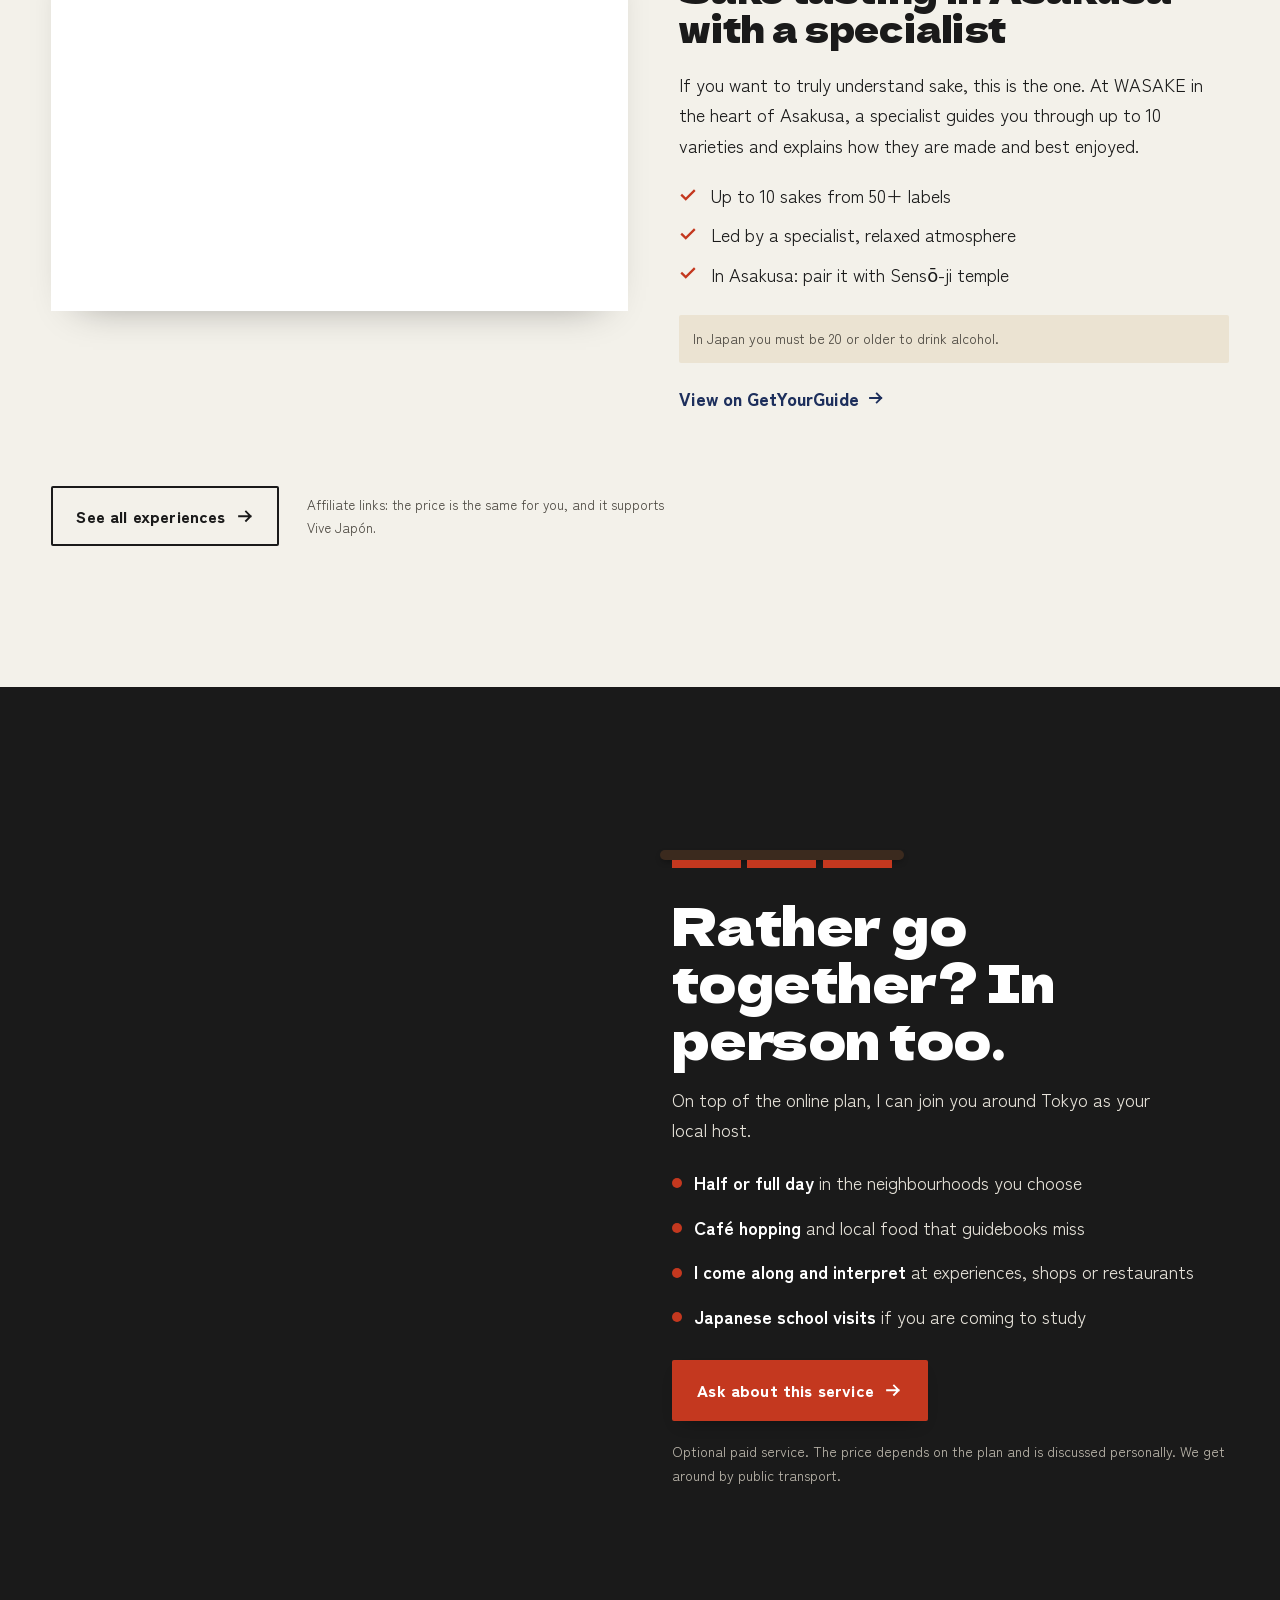
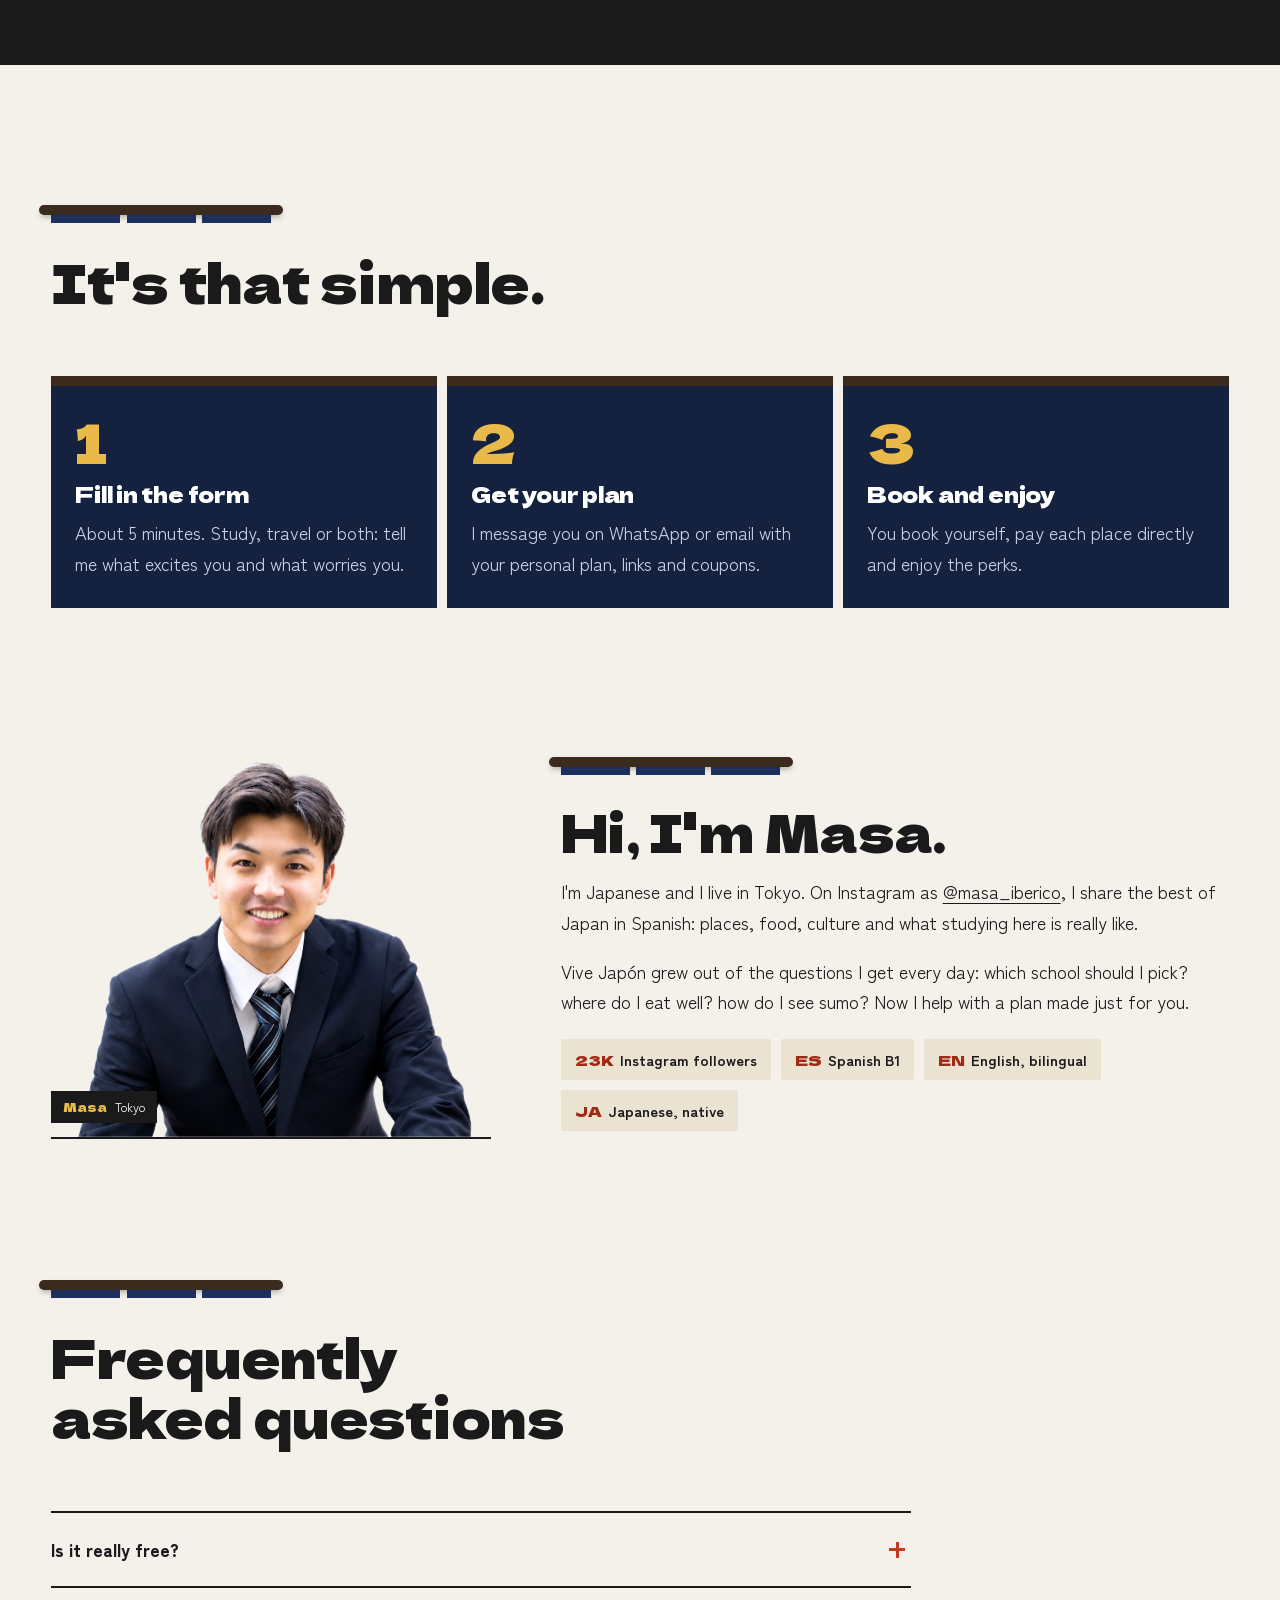
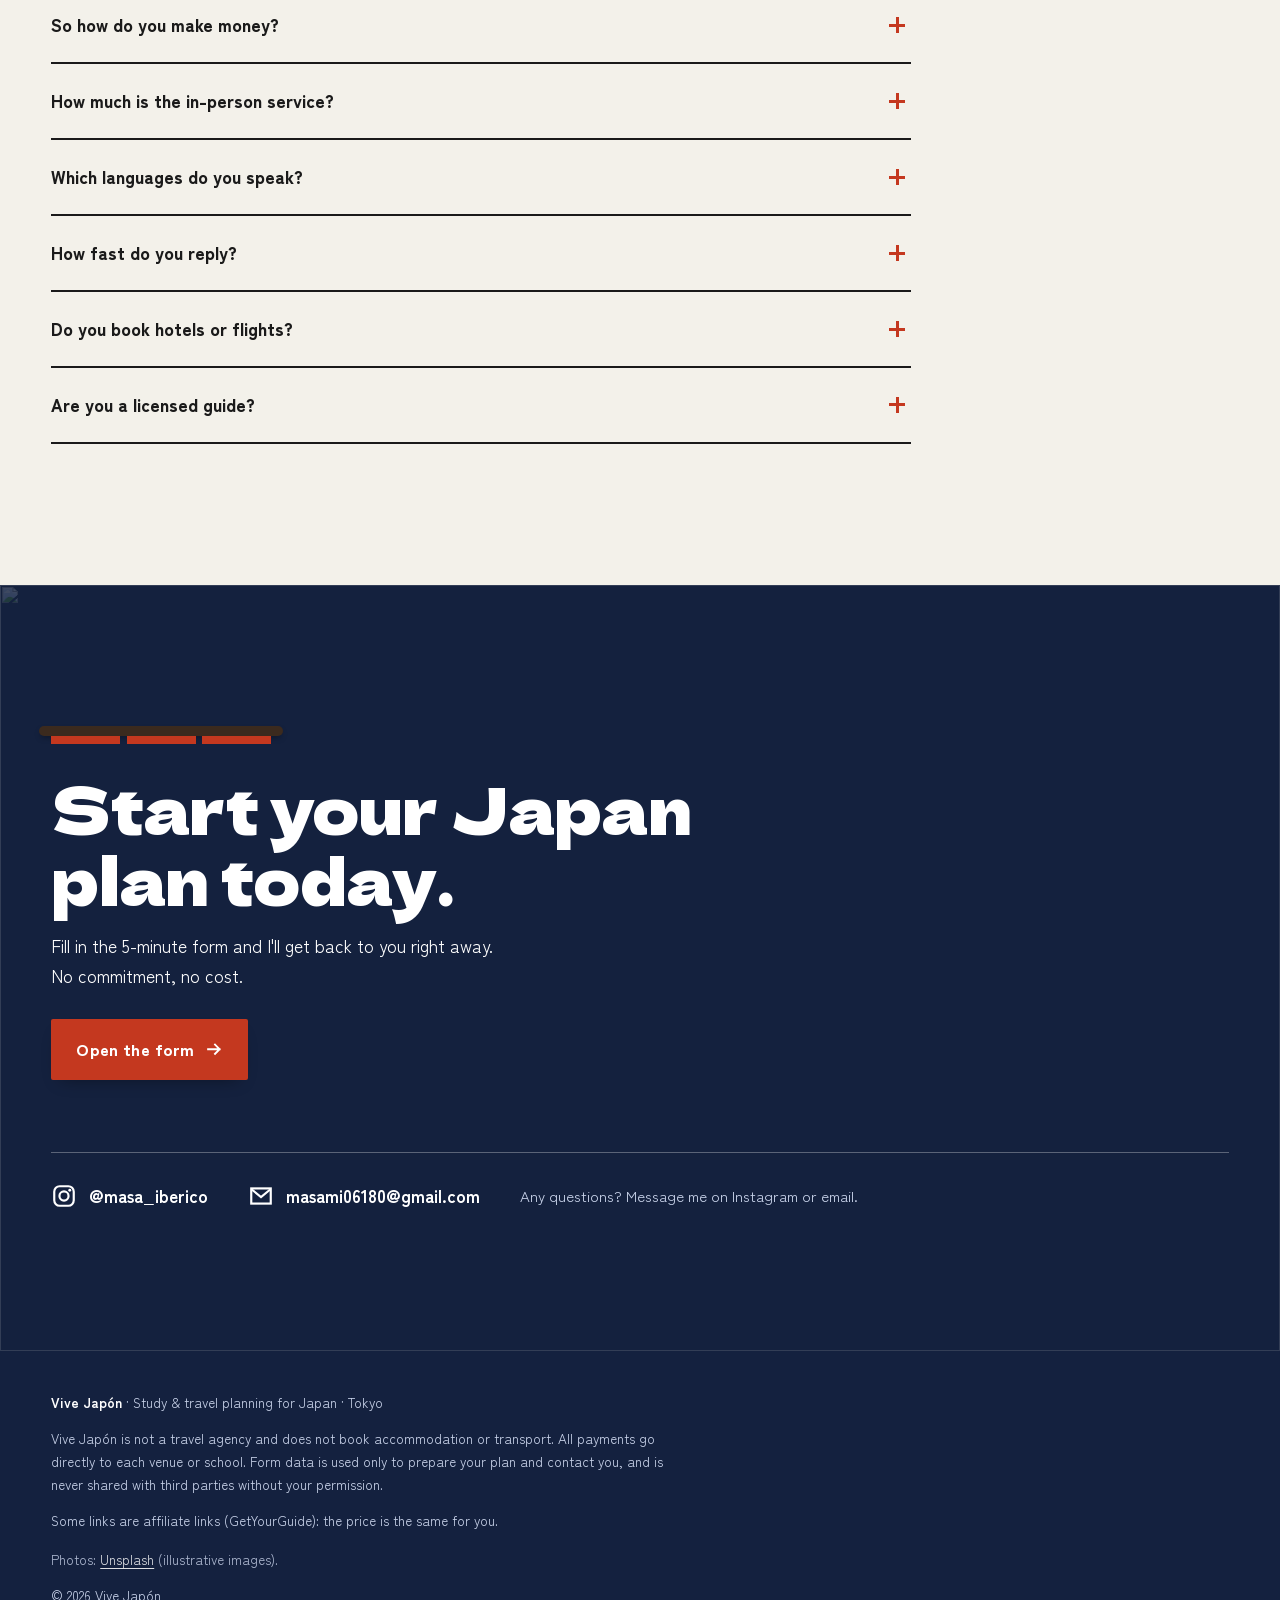
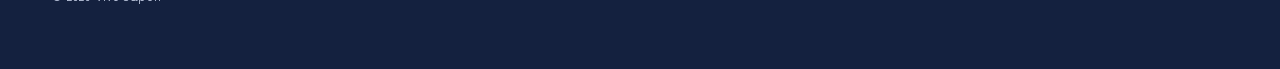
==== commit a82ad2df: "Add sake tasting tour (GetYourGuide 927754) Co-Authored-By: Claude Opus 5.5 <noreply@anthropic.com>" ====
--- a/en/index.html
+++ b/en/index.html
@@ -21,11 +21,11 @@
 <link rel="preconnect" href="https://fonts.gstatic.com" crossorigin>
 <link rel="preconnect" href="https://images.unsplash.com">
 <link href="https://fonts.googleapis.com/css2?family=Dela+Gothic+One&family=Zen+Kaku+Gothic+New:wght@400;700;900&display=swap" rel="stylesheet">
-<link rel="stylesheet" href="../assets/style.css?v=20261128a">
+<link rel="stylesheet" href="../assets/style.css?v=20261128b">
 <!-- GetYourGuide Analytics -->
 <script async defer src="https://widget.getyourguide.com/dist/pa.umd.production.min.js" data-gyg-partner-id="FKH3YYZ"></script>
-<script src="../assets/config.js?v=20261128a"></script>
-<script src="../assets/main.js?v=20261128a" defer></script>
+<script src="../assets/config.js?v=20261128b"></script>
+<script src="../assets/main.js?v=20261128b" defer></script>
 </head>
 <body>
 <a class="skip" href="#main">Skip to content</a>
@@ -206,6 +206,17 @@
         </div>
         <div class="tour-widget"><div class="gyg" data-gyg-href="https://widget.getyourguide.com/default/availability.frame" data-gyg-tour-id="873166" data-gyg-locale-code="en-US" data-gyg-currency="JPY" data-gyg-widget="availability" data-gyg-partner-id="FKH3YYZ"></div></div>
       </article>
+      <article class="tour">
+        <div class="tour-copy fade">
+          <span class="tag">No.02 · Food &amp; drink</span>
+          <h3>Sake tasting in Asakusa with a specialist</h3>
+          <p>If you want to truly understand sake, this is the one. At WASAKE in the heart of Asakusa, a specialist guides you through up to 10 varieties and explains how they are made and best enjoyed.</p>
+          <ul class="ticks"><li><svg aria-hidden="true"><use href="#i-check"/></svg>Up to 10 sakes from 50+ labels</li><li><svg aria-hidden="true"><use href="#i-check"/></svg>Led by a specialist, relaxed atmosphere</li><li><svg aria-hidden="true"><use href="#i-check"/></svg>In Asakusa: pair it with Sensō-ji temple</li></ul>
+          <p class="tour-note">In Japan you must be 20 or older to drink alcohol.</p>
+          <a class="tour-link" href="https://gyg.me/eQ5mTrHC" target="_blank" rel="sponsored noopener">View on GetYourGuide <svg aria-hidden="true"><use href="#i-arrow"/></svg></a>
+        </div>
+        <div class="tour-widget"><div class="gyg" data-gyg-href="https://widget.getyourguide.com/default/availability.frame" data-gyg-tour-id="927754" data-gyg-locale-code="en-US" data-gyg-currency="JPY" data-gyg-widget="availability" data-gyg-partner-id="FKH3YYZ"></div></div>
+      </article>
     </div>
     <div class="tours-foot fade"><a class="btn btn-ghost" href="experiencias/">See all experiences <svg aria-hidden="true"><use href="#i-arrow"/></svg></a><p class="aff">Affiliate links: the price is the same for you, and it supports Vive Japón.</p></div>
   </div>
@@ -251,7 +262,7 @@
 <section class="sec" id="sobre-mi" style="padding-top:0">
   <div class="wrap about">
     <figure class="portrait fade">
-      <img src="../assets/img/masa.png?v=20261128a" alt="Masa, founder of Vive Japón" width="760" height="671" loading="lazy">
+      <img src="../assets/img/masa.png?v=20261128b" alt="Masa, founder of Vive Japón" width="760" height="671" loading="lazy">
       <figcaption><b>Masa</b>Tokyo</figcaption>
     </figure>
     <div class="fade">
--- a/assets/style.css
+++ b/assets/style.css
@@ -370,3 +370,4 @@
 .tours-hero .head-noren > span { background: var(--washi); }
 .tours-cta h2 { font-size: clamp(1.8rem, 4vw, 3rem); }
 .tours-cta p { color: #3d3218; margin: .8rem 0 1.6rem; }
+@media (min-width: 900px) { .tour:nth-child(even) { grid-template-columns: 1.05fr 1fr; } .tour:nth-child(even) .tour-widget { order: -1; } }
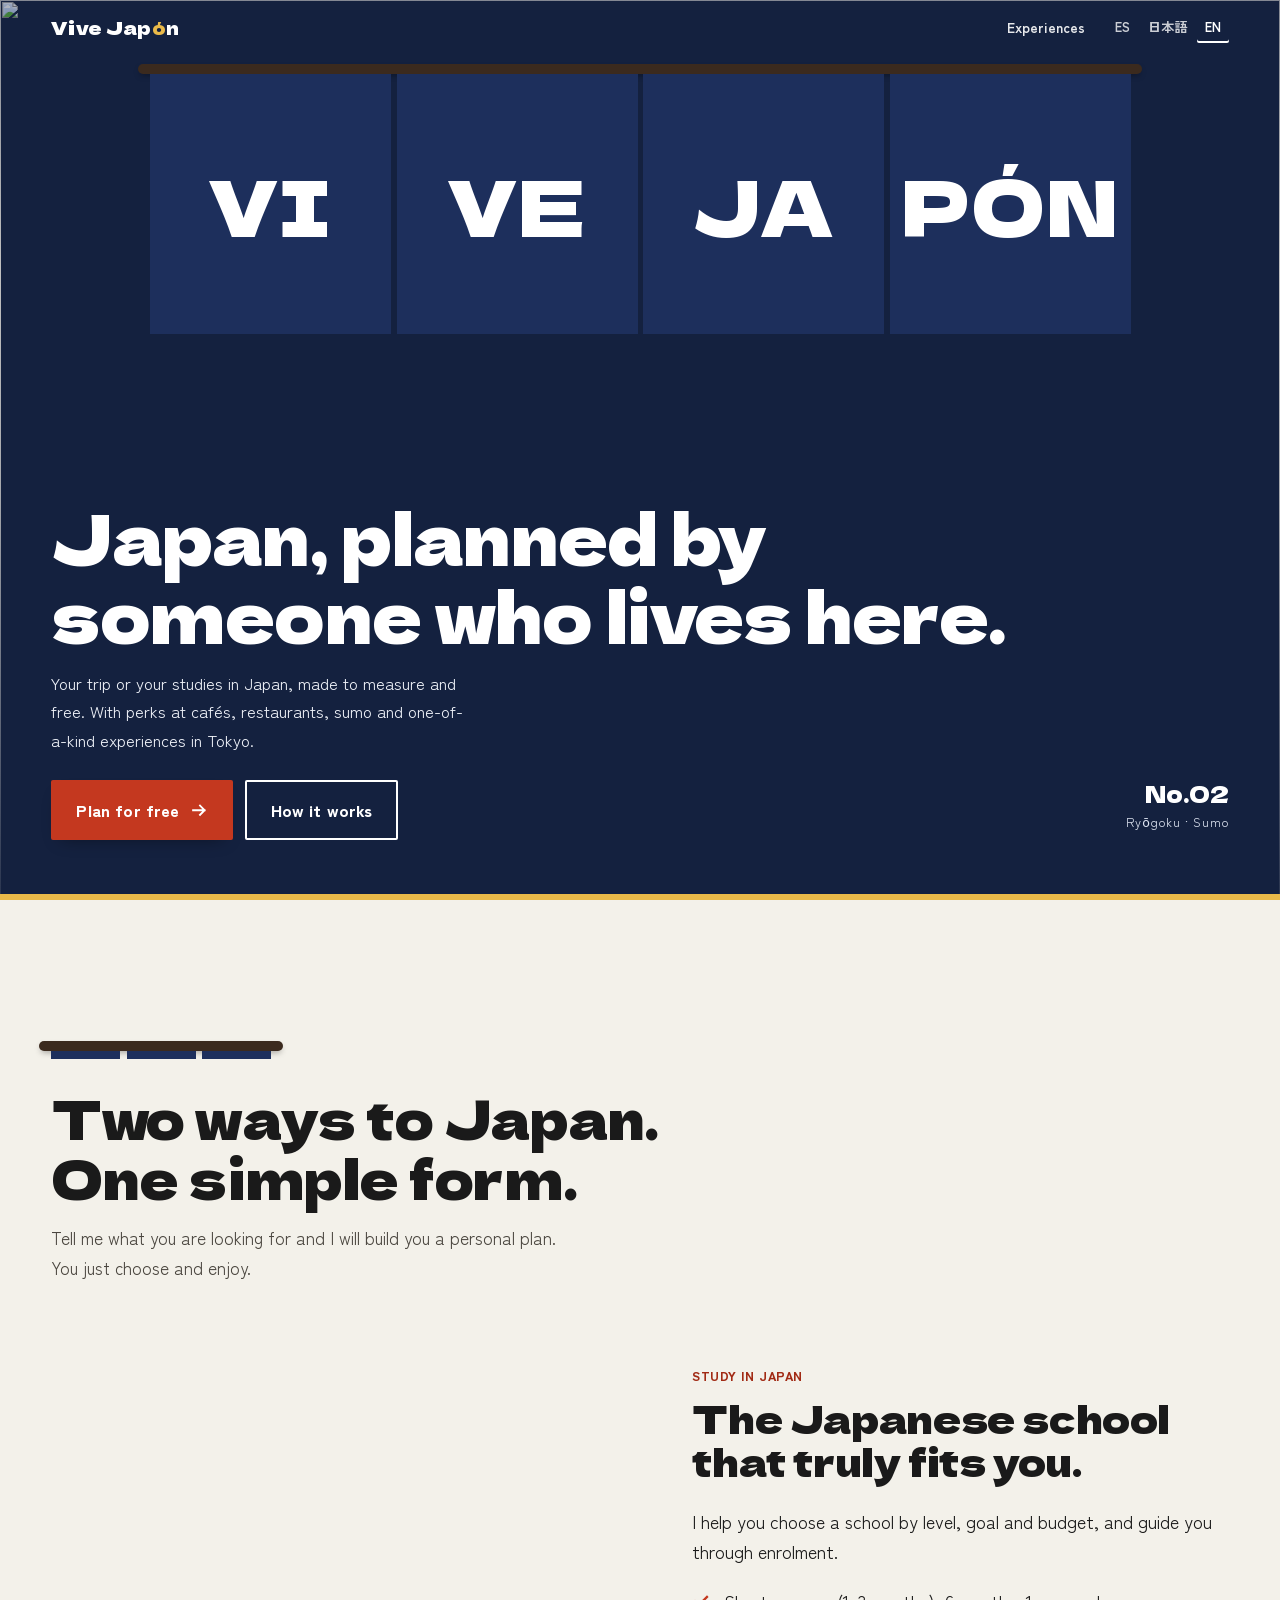
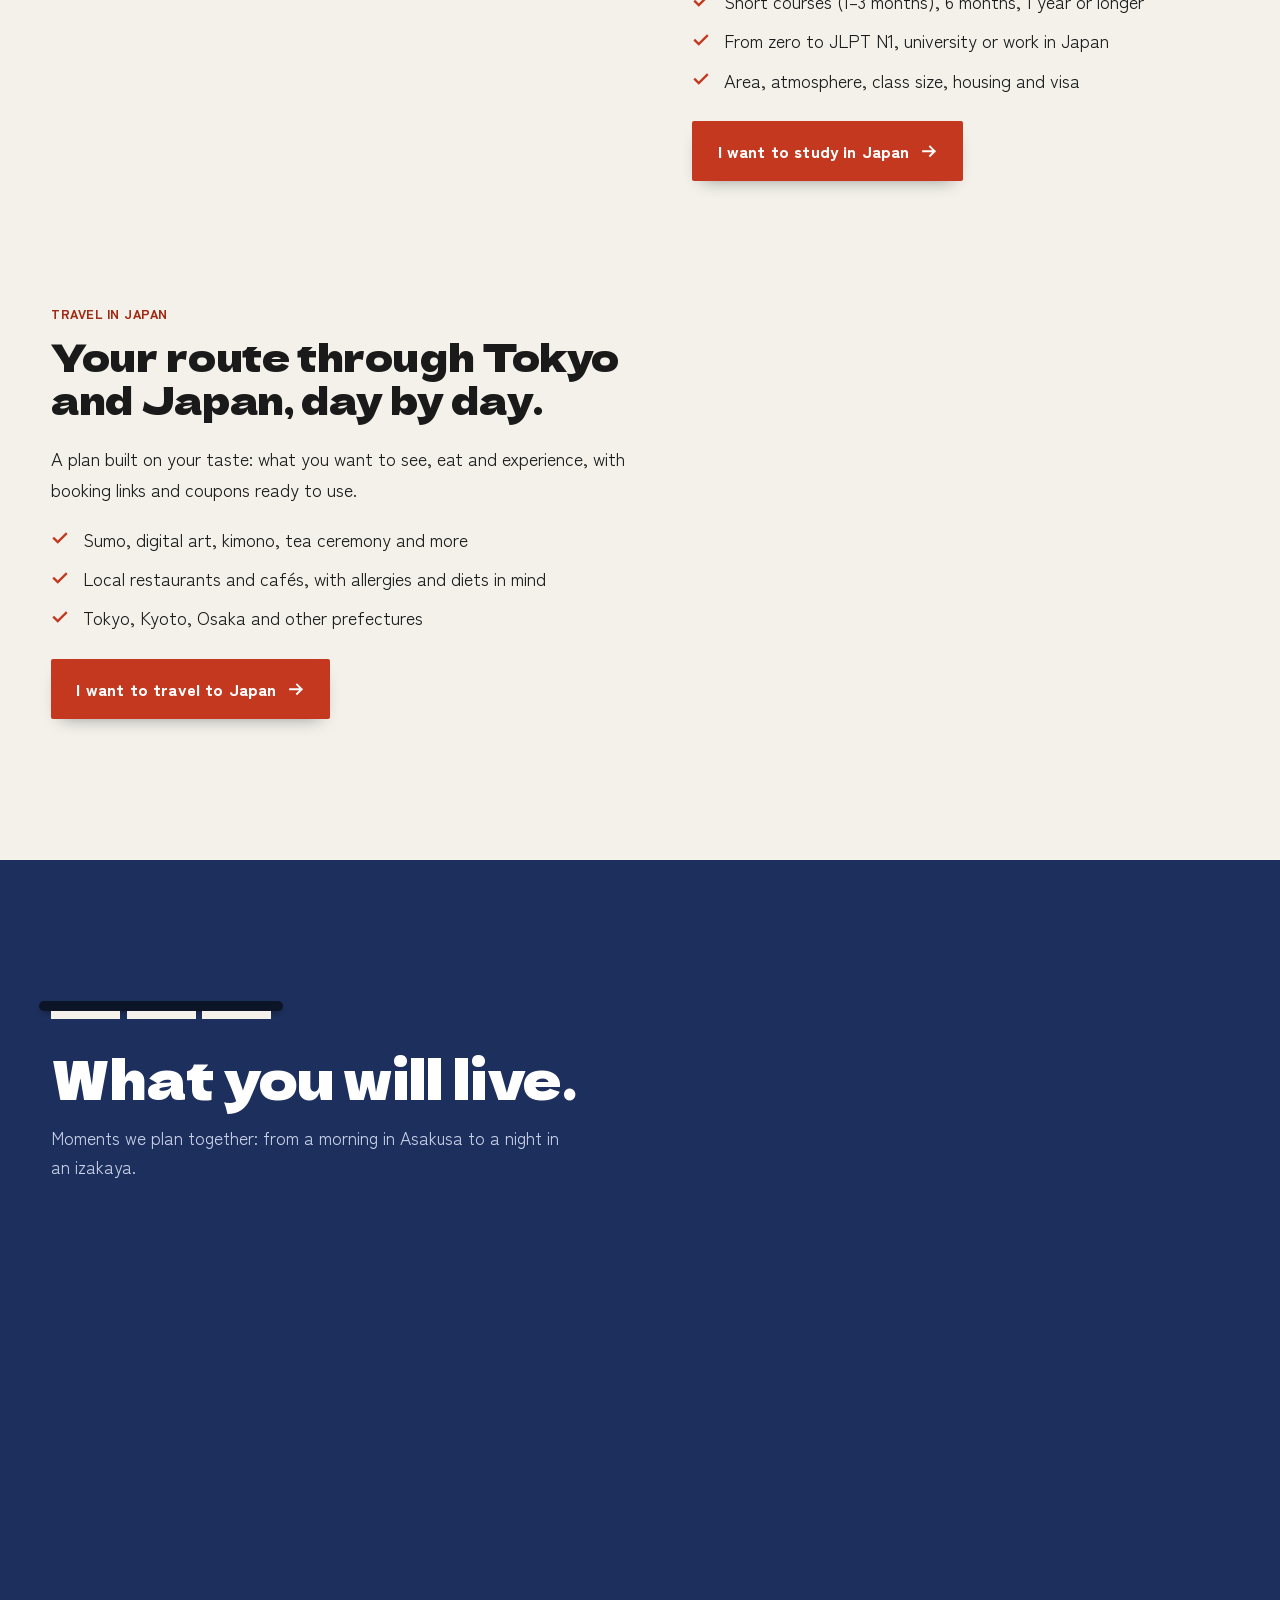
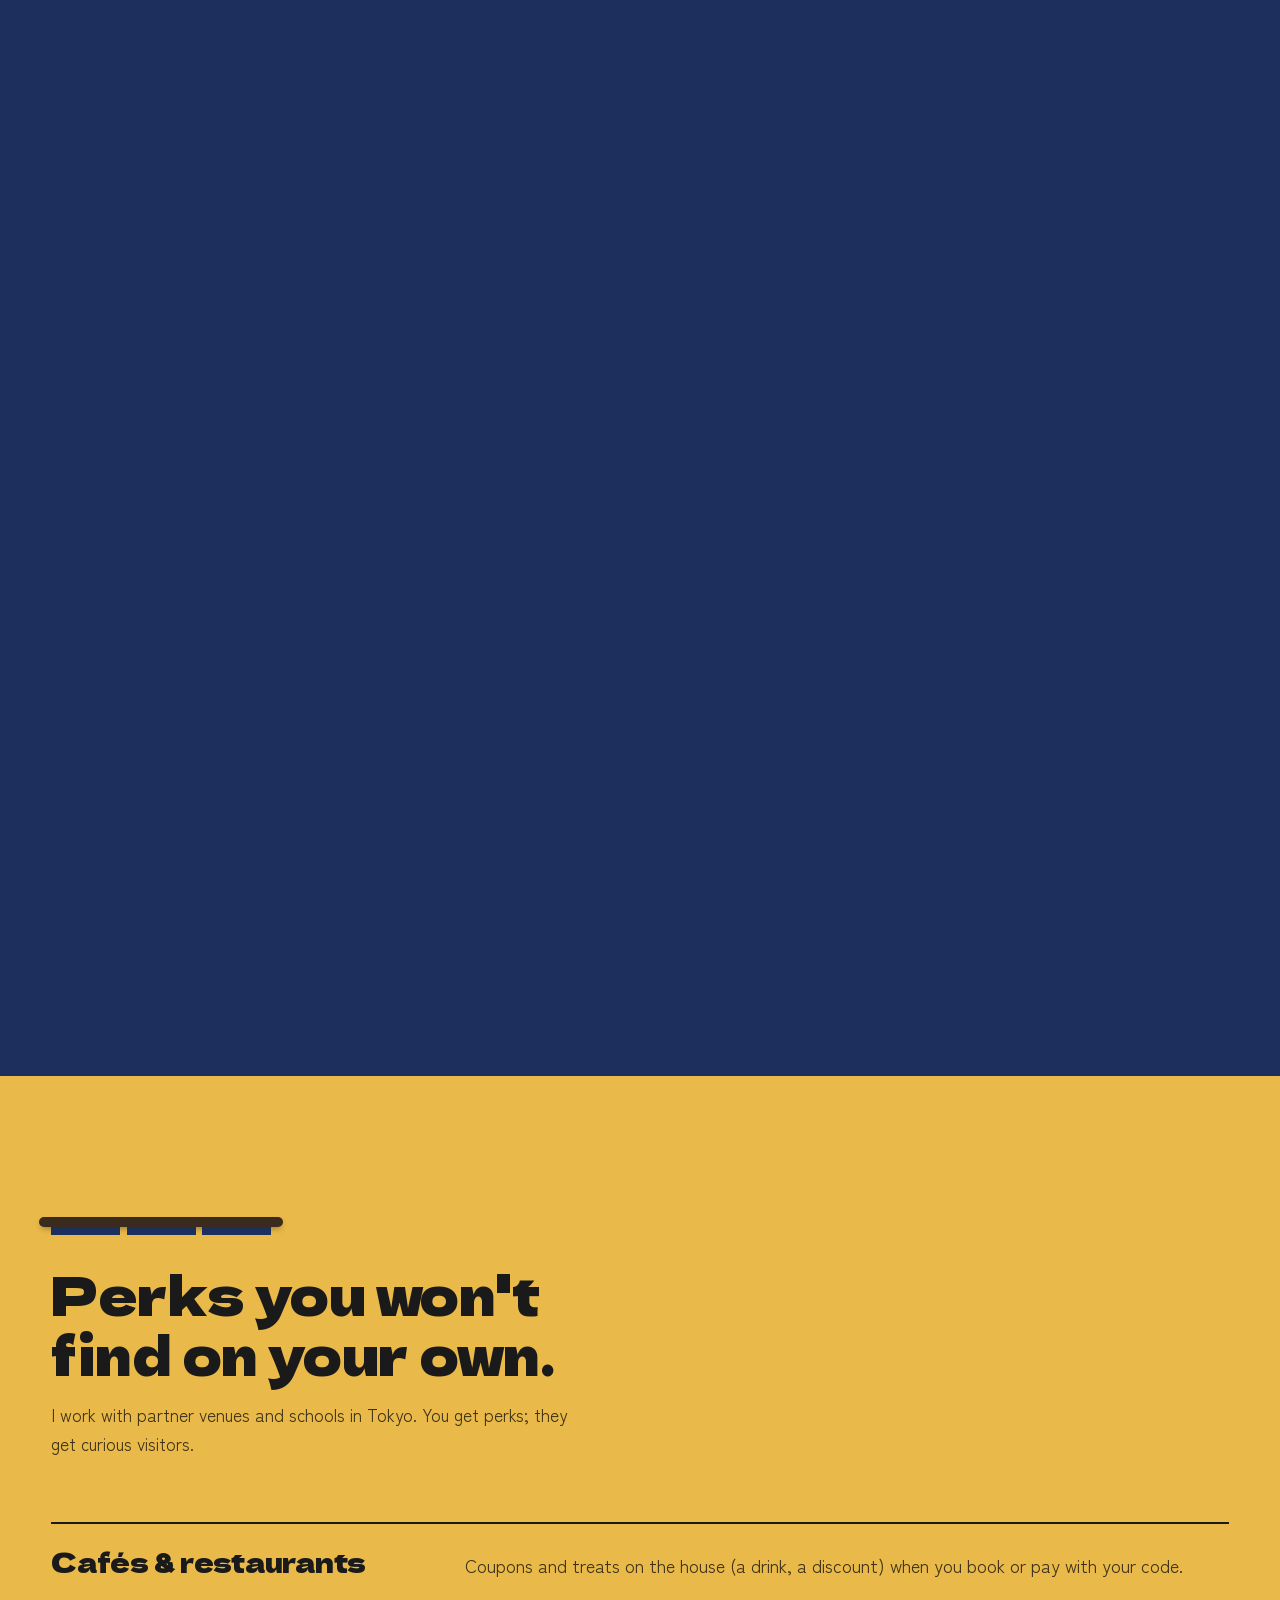
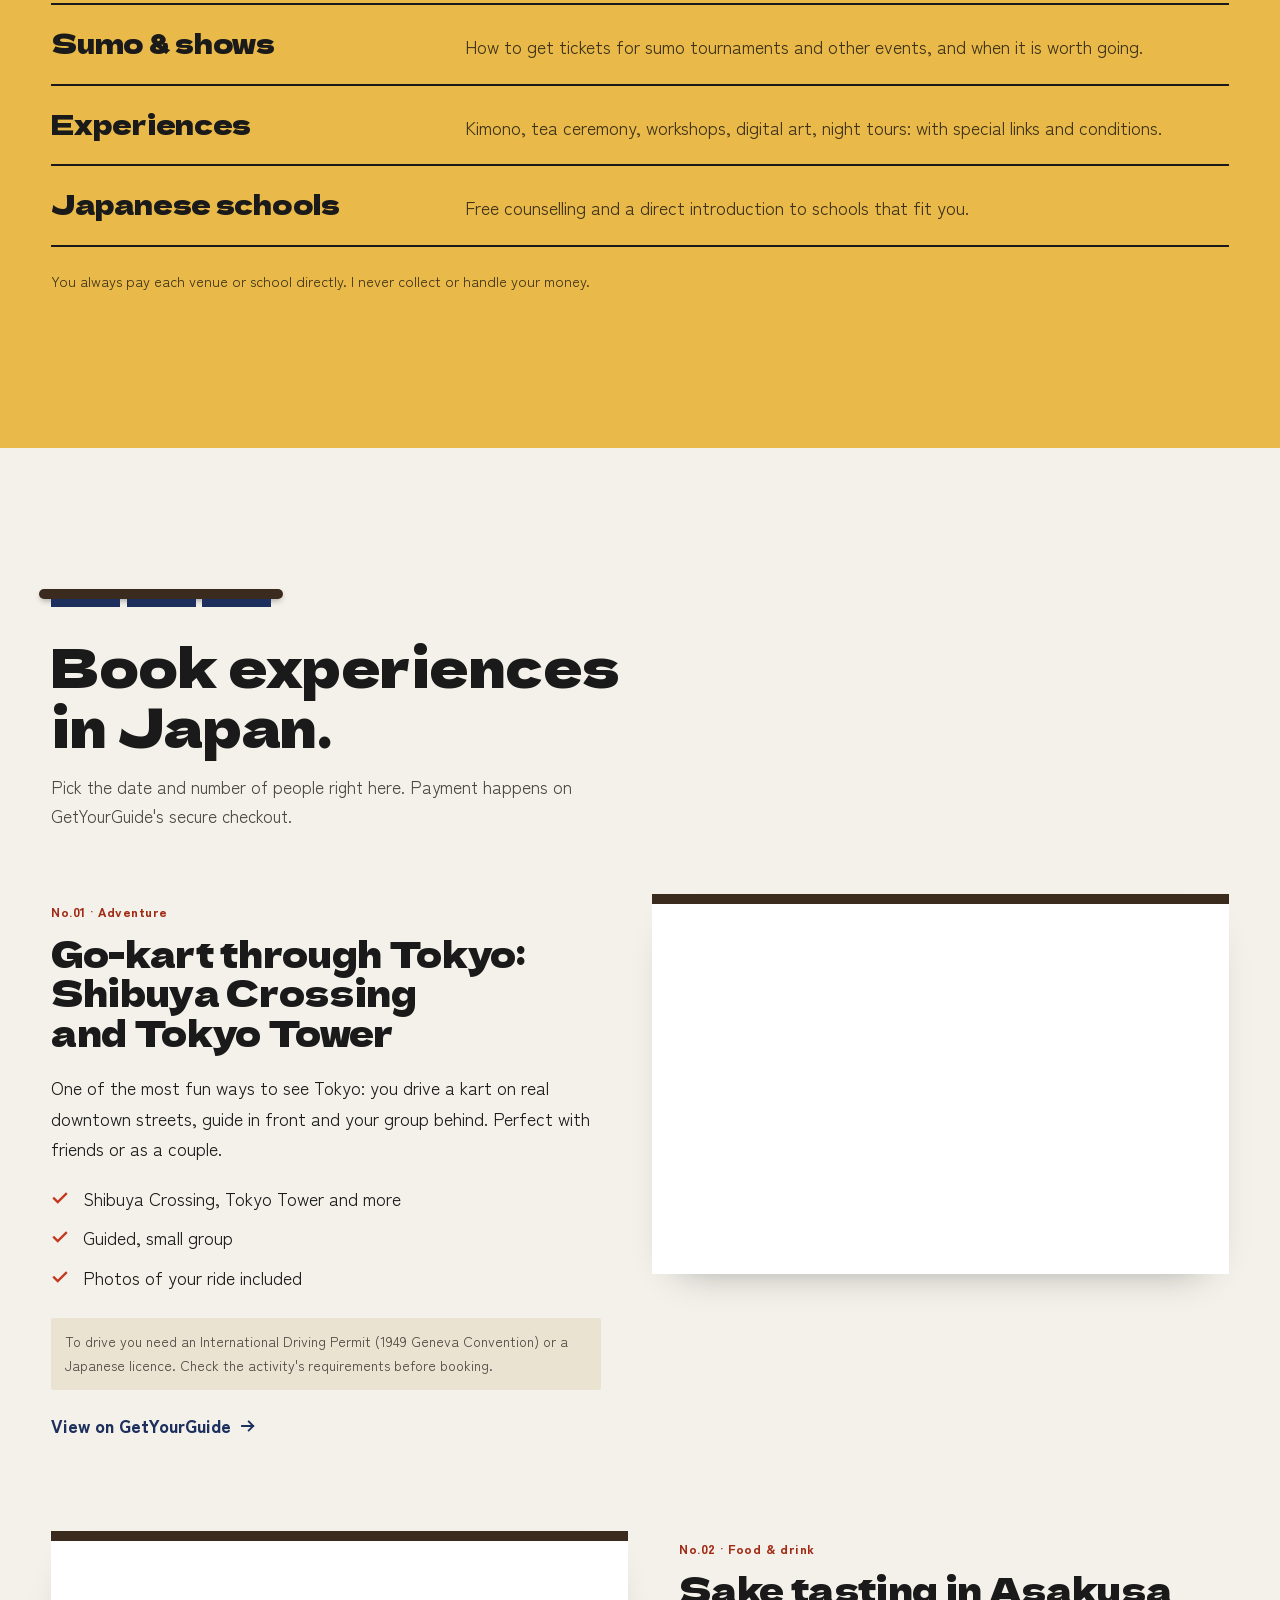
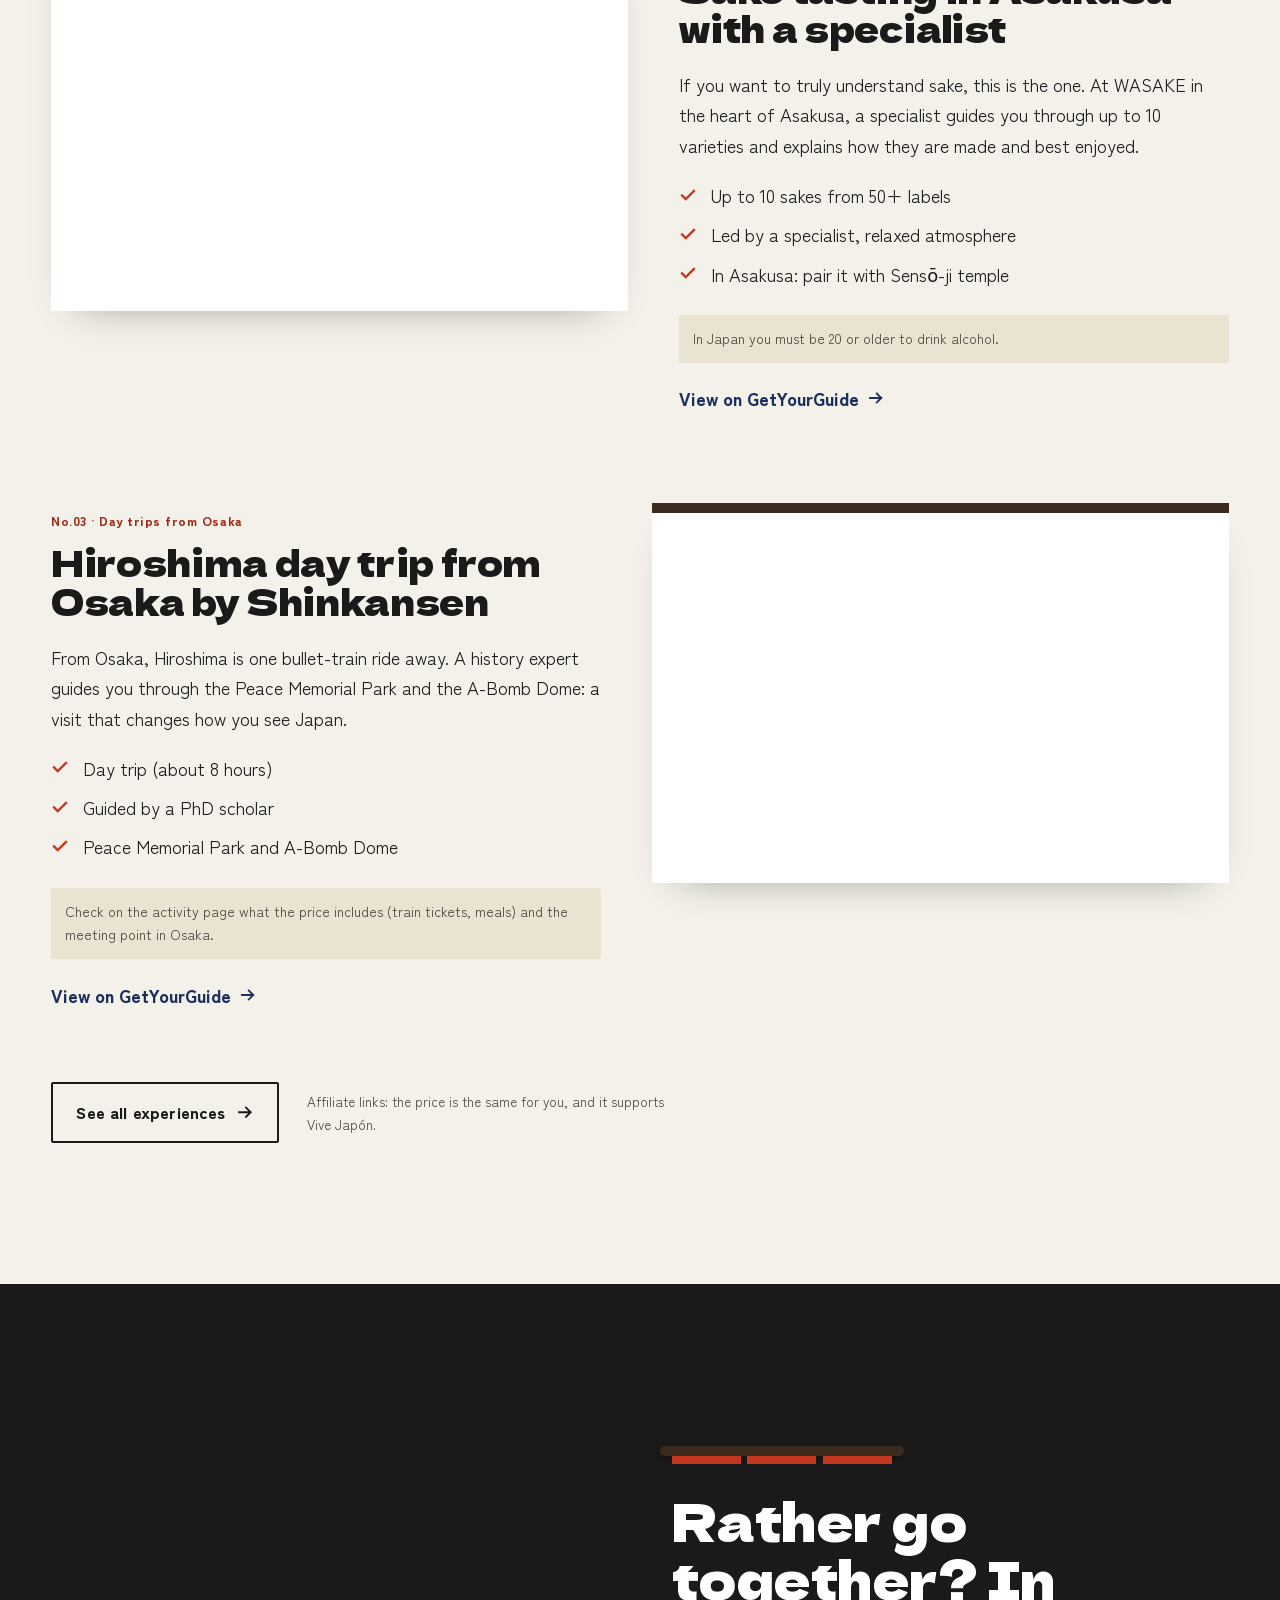
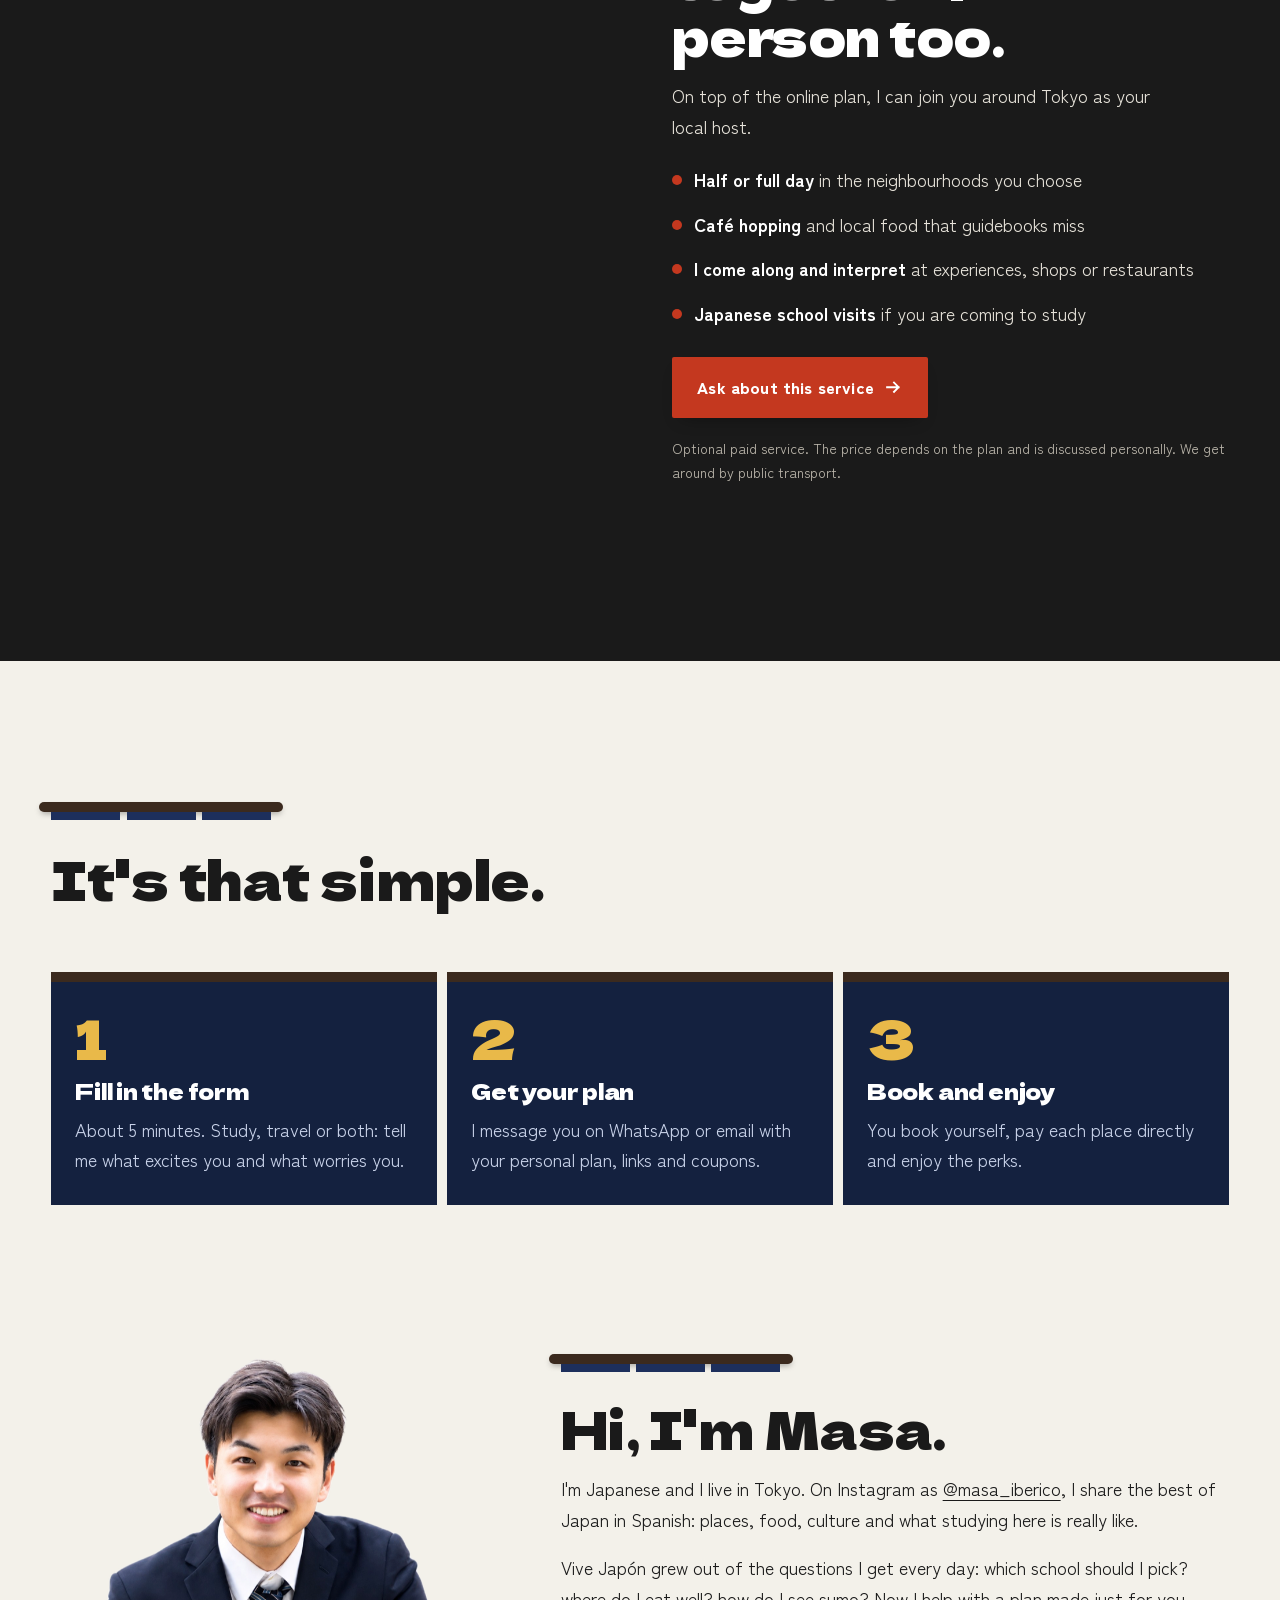
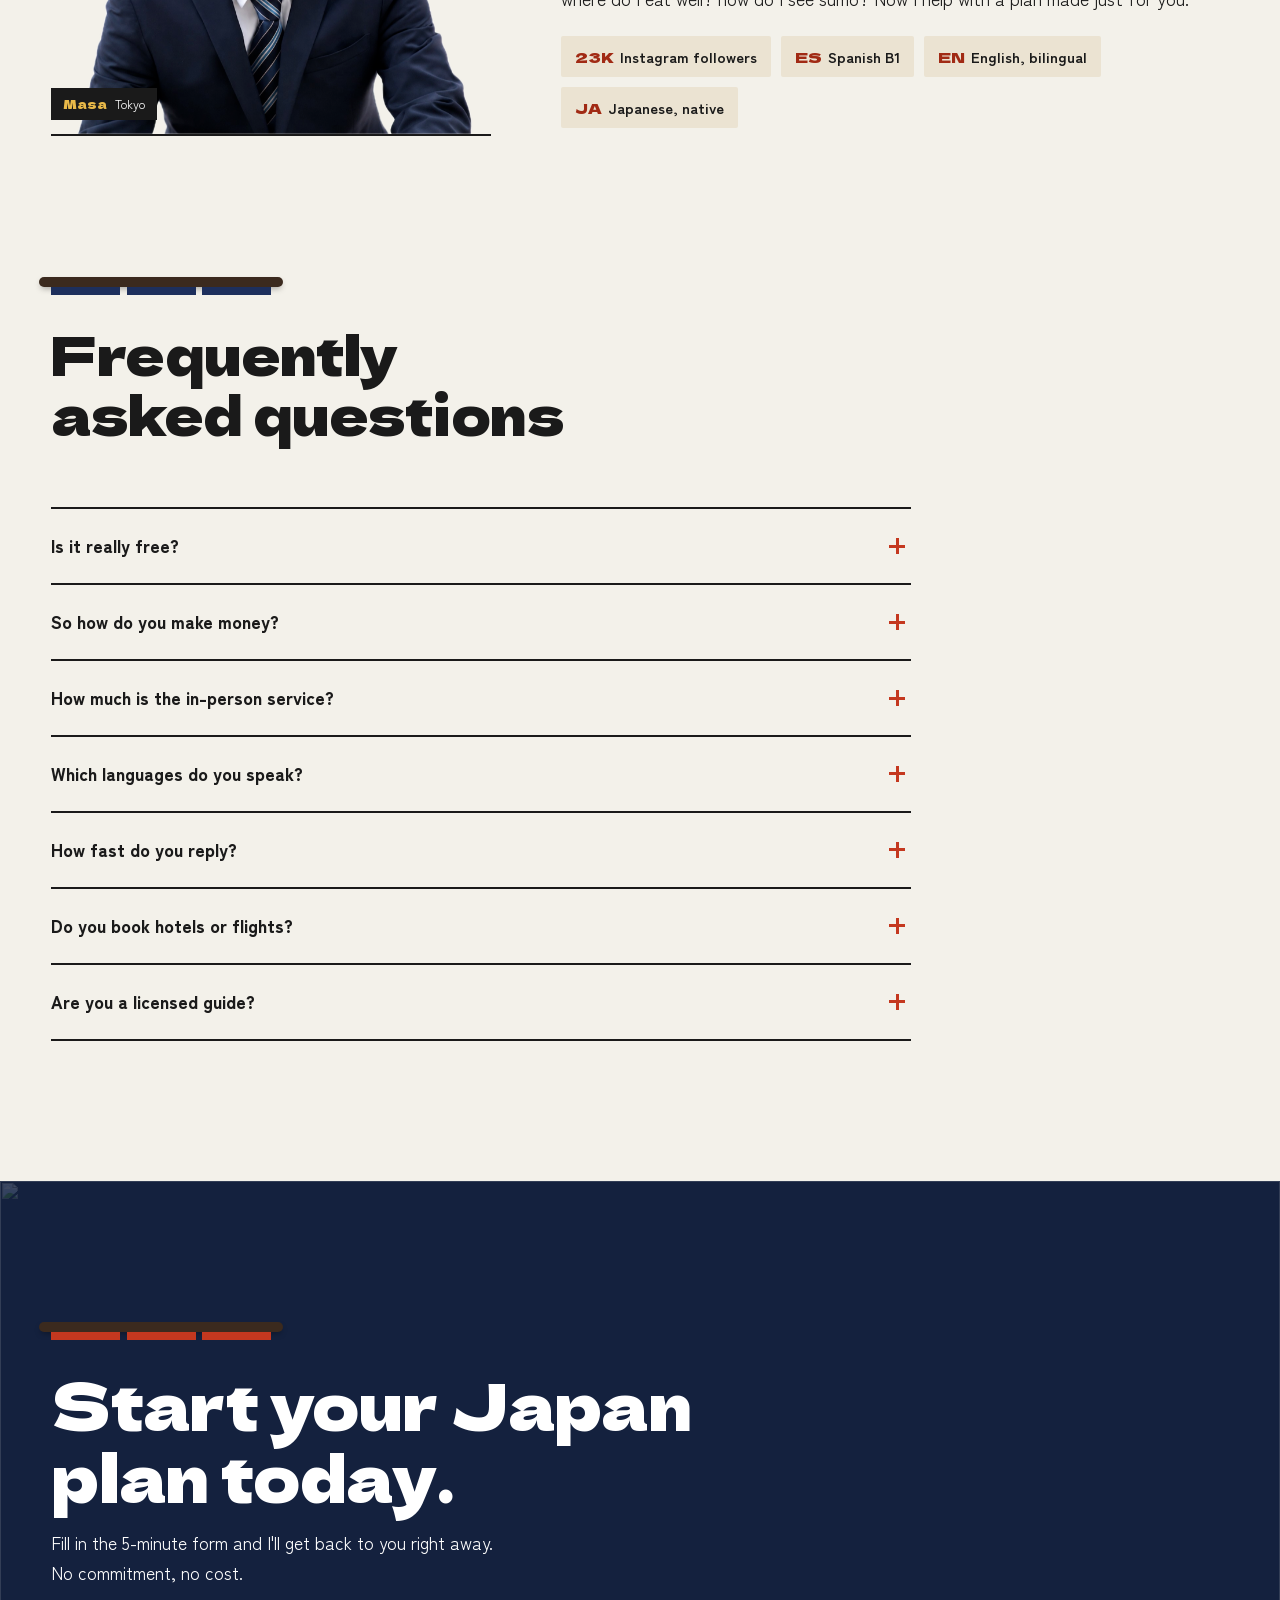
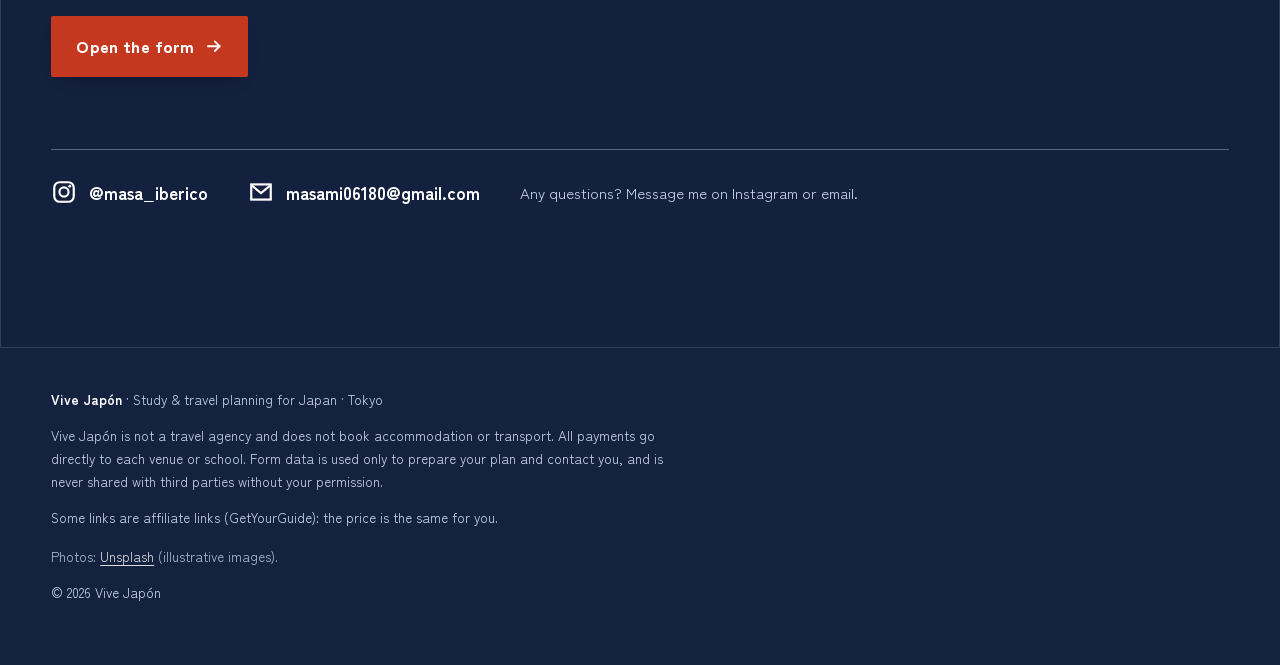
==== commit 20ef46cb: "Add Hiroshima day trip from Osaka (GetYourGuide 1125934); headings now cover all Japan Co-Authored-B" ====
--- a/en/index.html
+++ b/en/index.html
@@ -21,11 +21,11 @@
 <link rel="preconnect" href="https://fonts.gstatic.com" crossorigin>
 <link rel="preconnect" href="https://images.unsplash.com">
 <link href="https://fonts.googleapis.com/css2?family=Dela+Gothic+One&family=Zen+Kaku+Gothic+New:wght@400;700;900&display=swap" rel="stylesheet">
-<link rel="stylesheet" href="../assets/style.css?v=20261128b">
+<link rel="stylesheet" href="../assets/style.css?v=20261128c">
 <!-- GetYourGuide Analytics -->
 <script async defer src="https://widget.getyourguide.com/dist/pa.umd.production.min.js" data-gyg-partner-id="FKH3YYZ"></script>
-<script src="../assets/config.js?v=20261128b"></script>
-<script src="../assets/main.js?v=20261128b" defer></script>
+<script src="../assets/config.js?v=20261128c"></script>
+<script src="../assets/main.js?v=20261128c" defer></script>
 </head>
 <body>
 <a class="skip" href="#main">Skip to content</a>
@@ -191,7 +191,7 @@
   <div class="wrap">
     <div class="sec-head fade">
       <div class="noren head-noren" data-hang aria-hidden="true"><span></span><span></span><span></span></div>
-      <h2>Book experiences in Tokyo.</h2>
+      <h2>Book experiences in Japan.</h2>
       <p>Pick the date and number of people right here. Payment happens on GetYourGuide&#x27;s secure checkout.</p>
     </div>
     <div class="tours">
@@ -216,6 +216,17 @@
           <a class="tour-link" href="https://gyg.me/eQ5mTrHC" target="_blank" rel="sponsored noopener">View on GetYourGuide <svg aria-hidden="true"><use href="#i-arrow"/></svg></a>
         </div>
         <div class="tour-widget"><div class="gyg" data-gyg-href="https://widget.getyourguide.com/default/availability.frame" data-gyg-tour-id="927754" data-gyg-locale-code="en-US" data-gyg-currency="JPY" data-gyg-widget="availability" data-gyg-partner-id="FKH3YYZ"></div></div>
+      </article>
+      <article class="tour">
+        <div class="tour-copy fade">
+          <span class="tag">No.03 · Day trips from Osaka</span>
+          <h3>Hiroshima day trip from Osaka by Shinkansen</h3>
+          <p>From Osaka, Hiroshima is one bullet-train ride away. A history expert guides you through the Peace Memorial Park and the A-Bomb Dome: a visit that changes how you see Japan.</p>
+          <ul class="ticks"><li><svg aria-hidden="true"><use href="#i-check"/></svg>Day trip (about 8 hours)</li><li><svg aria-hidden="true"><use href="#i-check"/></svg>Guided by a PhD scholar</li><li><svg aria-hidden="true"><use href="#i-check"/></svg>Peace Memorial Park and A-Bomb Dome</li></ul>
+          <p class="tour-note">Check on the activity page what the price includes (train tickets, meals) and the meeting point in Osaka.</p>
+          <a class="tour-link" href="https://gyg.me/quyy1nMG" target="_blank" rel="sponsored noopener">View on GetYourGuide <svg aria-hidden="true"><use href="#i-arrow"/></svg></a>
+        </div>
+        <div class="tour-widget"><div class="gyg" data-gyg-href="https://widget.getyourguide.com/default/availability.frame" data-gyg-tour-id="1125934" data-gyg-locale-code="en-US" data-gyg-currency="JPY" data-gyg-widget="availability" data-gyg-partner-id="FKH3YYZ"></div></div>
       </article>
     </div>
     <div class="tours-foot fade"><a class="btn btn-ghost" href="experiencias/">See all experiences <svg aria-hidden="true"><use href="#i-arrow"/></svg></a><p class="aff">Affiliate links: the price is the same for you, and it supports Vive Japón.</p></div>
@@ -262,7 +273,7 @@
 <section class="sec" id="sobre-mi" style="padding-top:0">
   <div class="wrap about">
     <figure class="portrait fade">
-      <img src="../assets/img/masa.png?v=20261128b" alt="Masa, founder of Vive Japón" width="760" height="671" loading="lazy">
+      <img src="../assets/img/masa.png?v=20261128c" alt="Masa, founder of Vive Japón" width="760" height="671" loading="lazy">
       <figcaption><b>Masa</b>Tokyo</figcaption>
     </figure>
     <div class="fade">
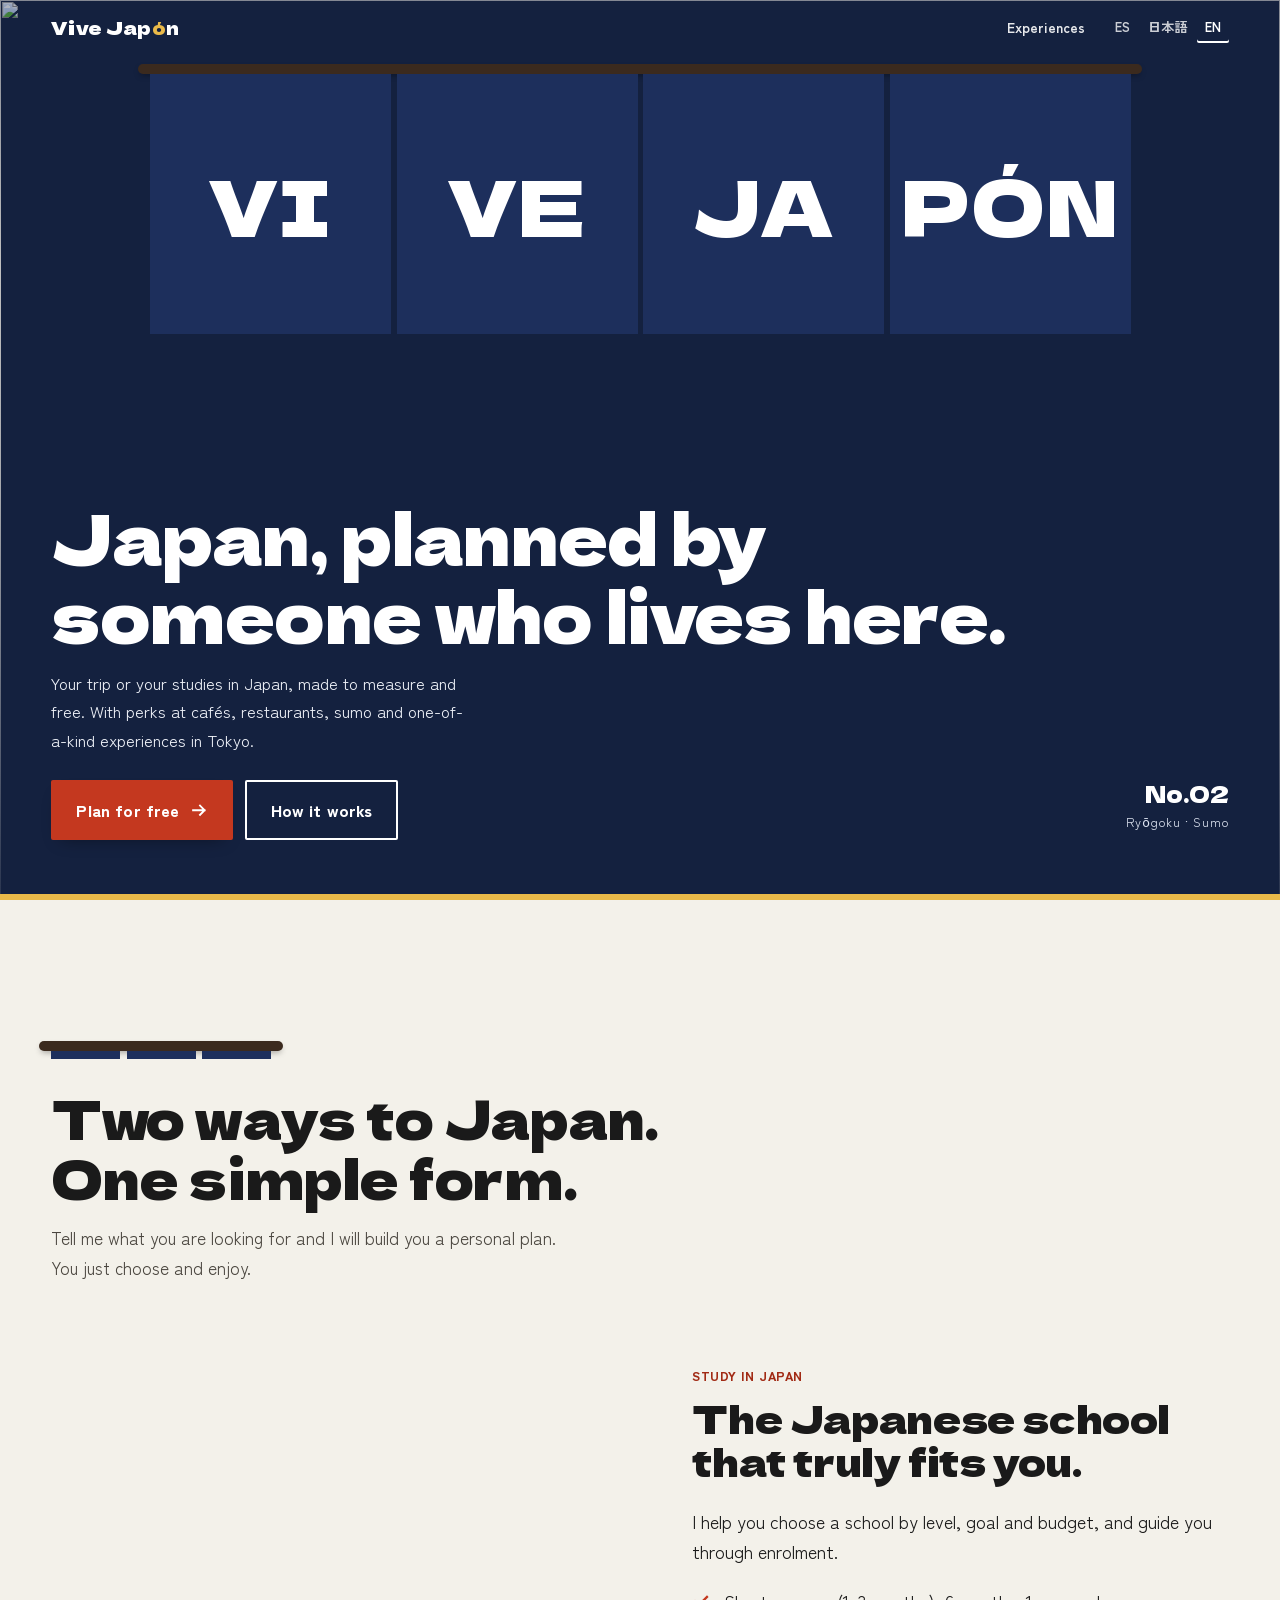
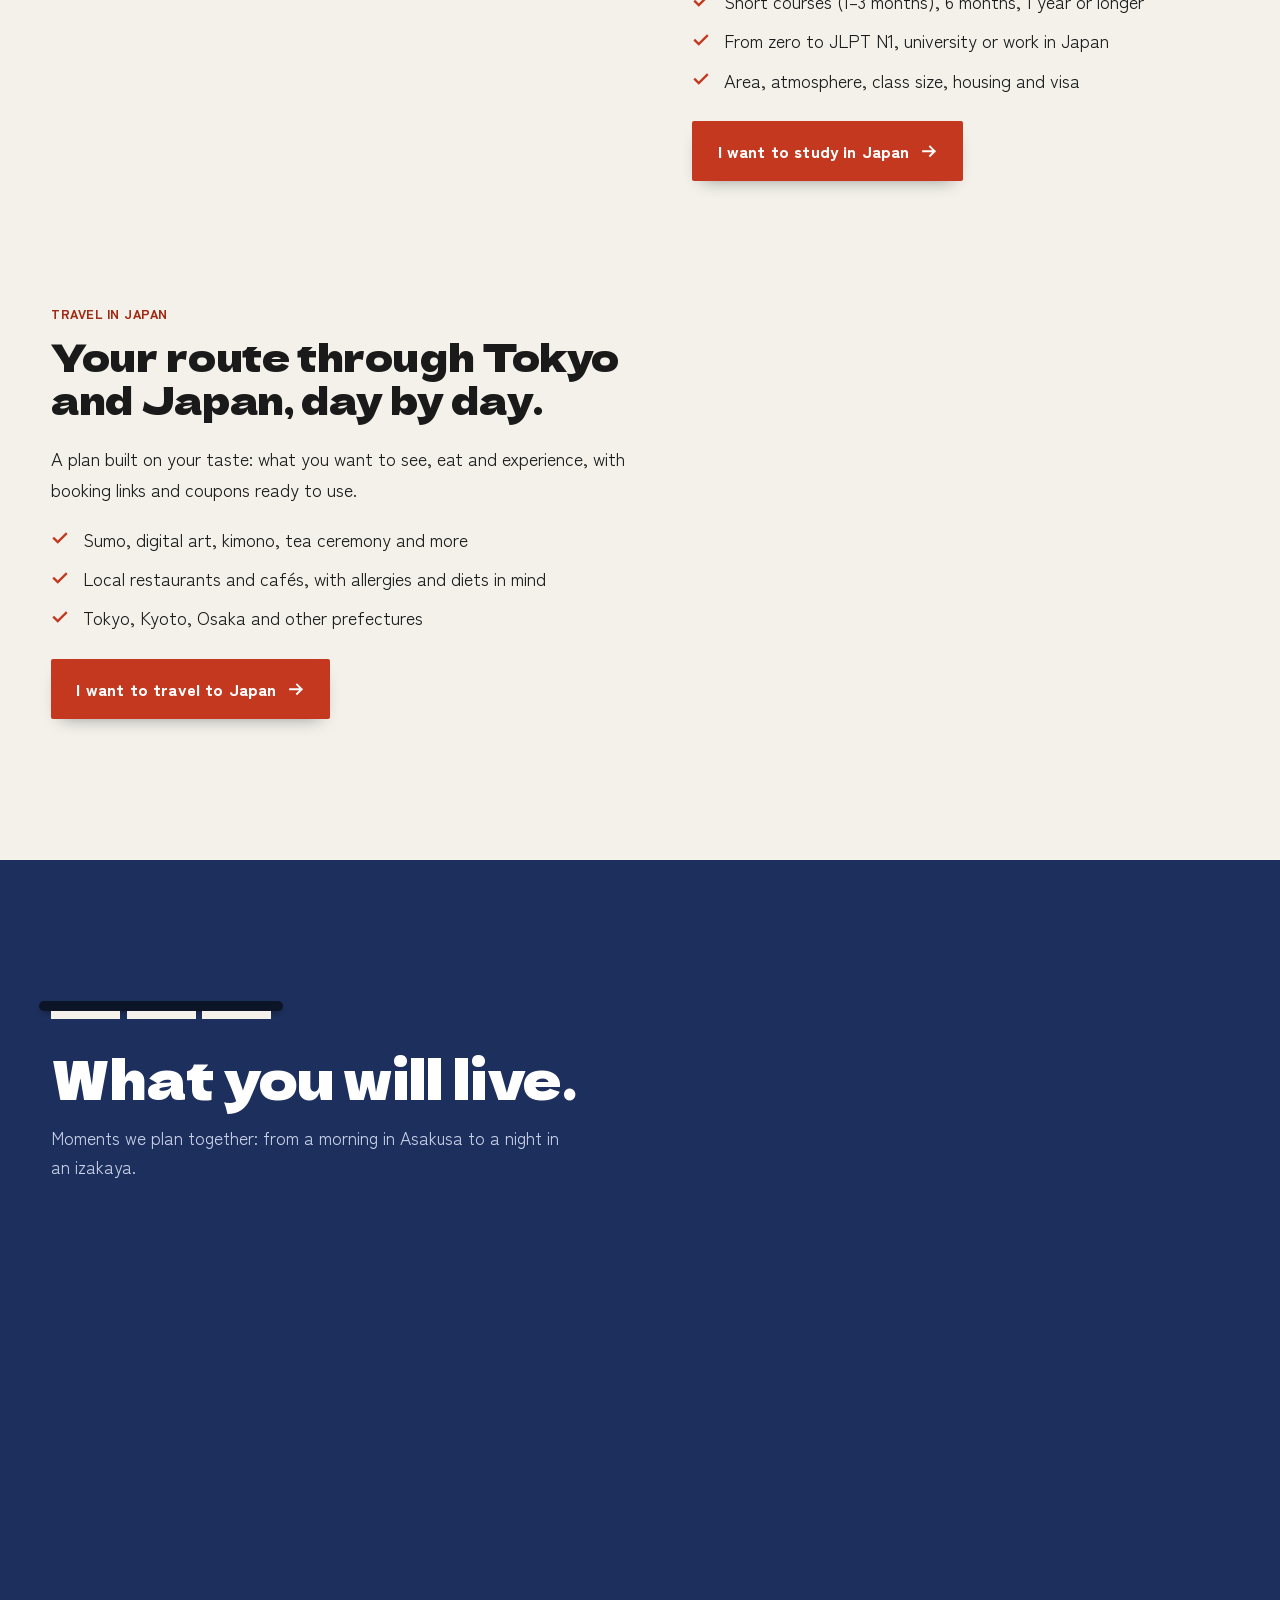
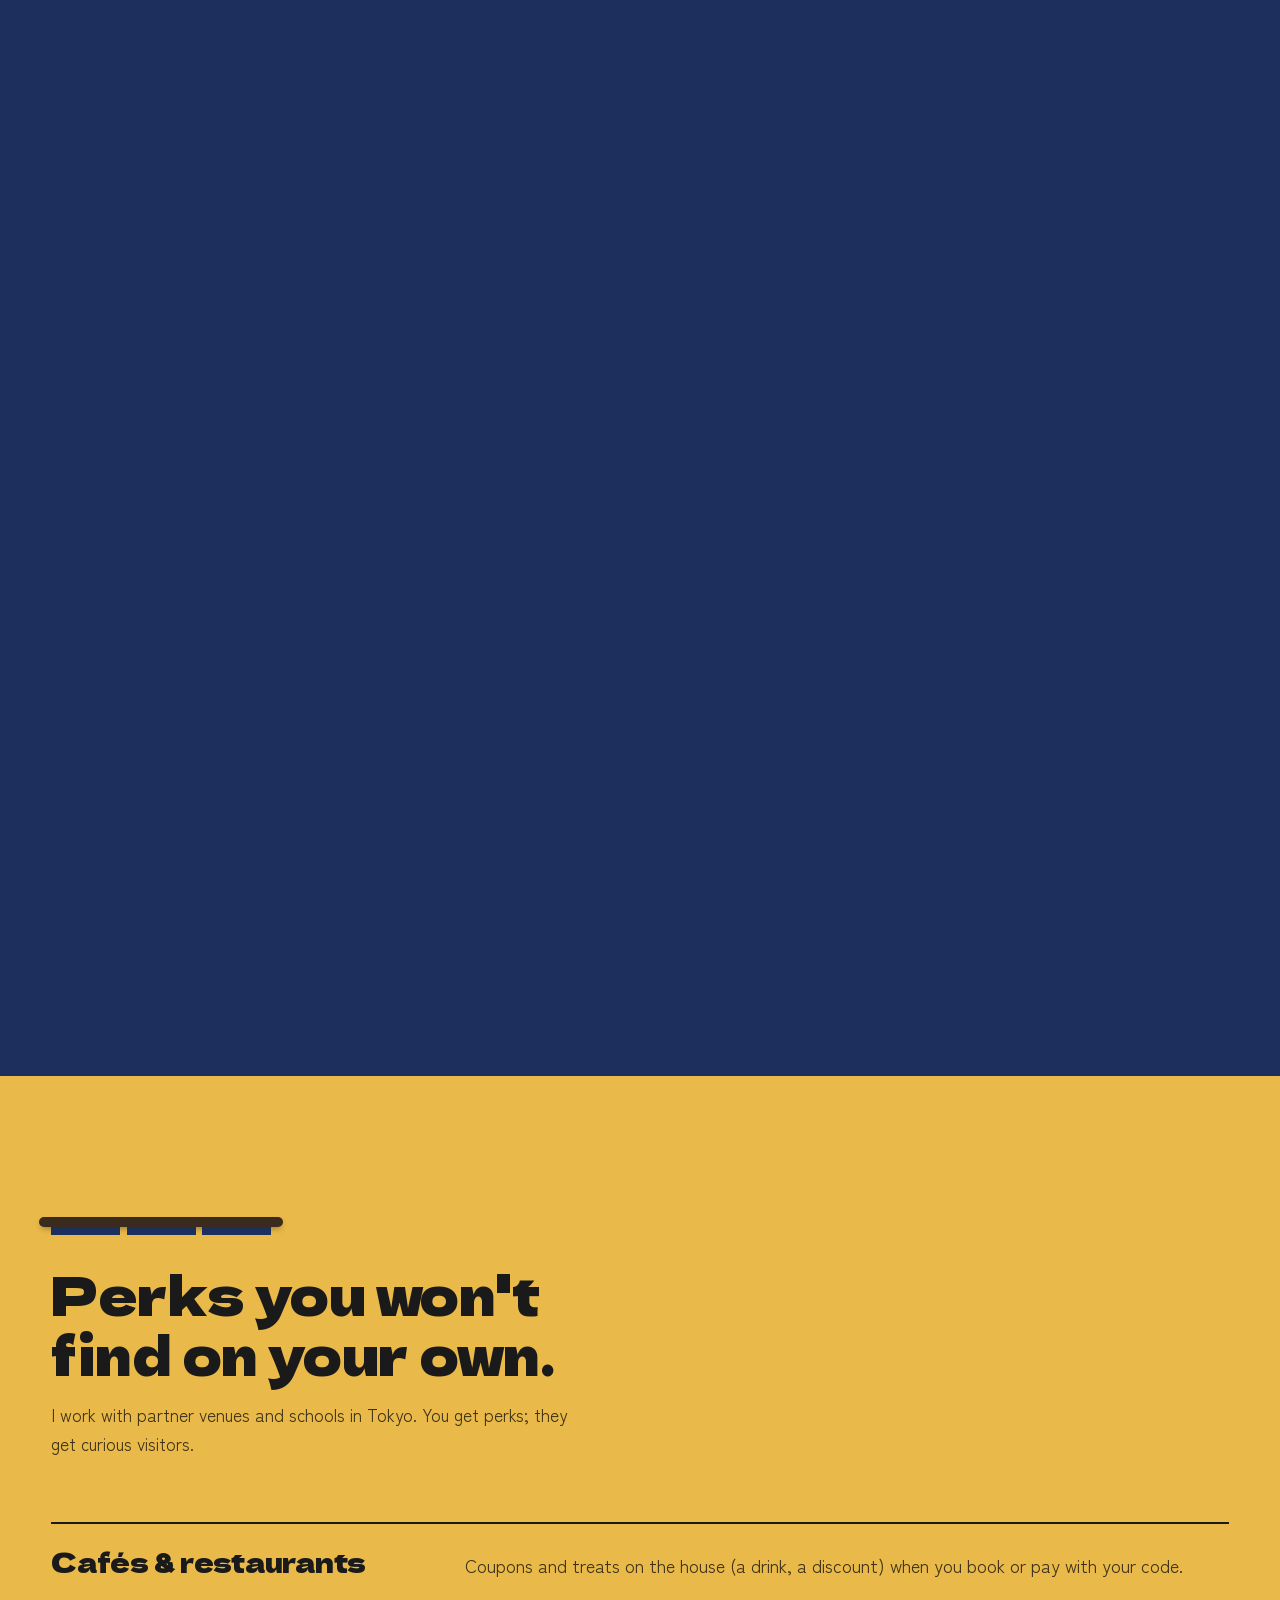
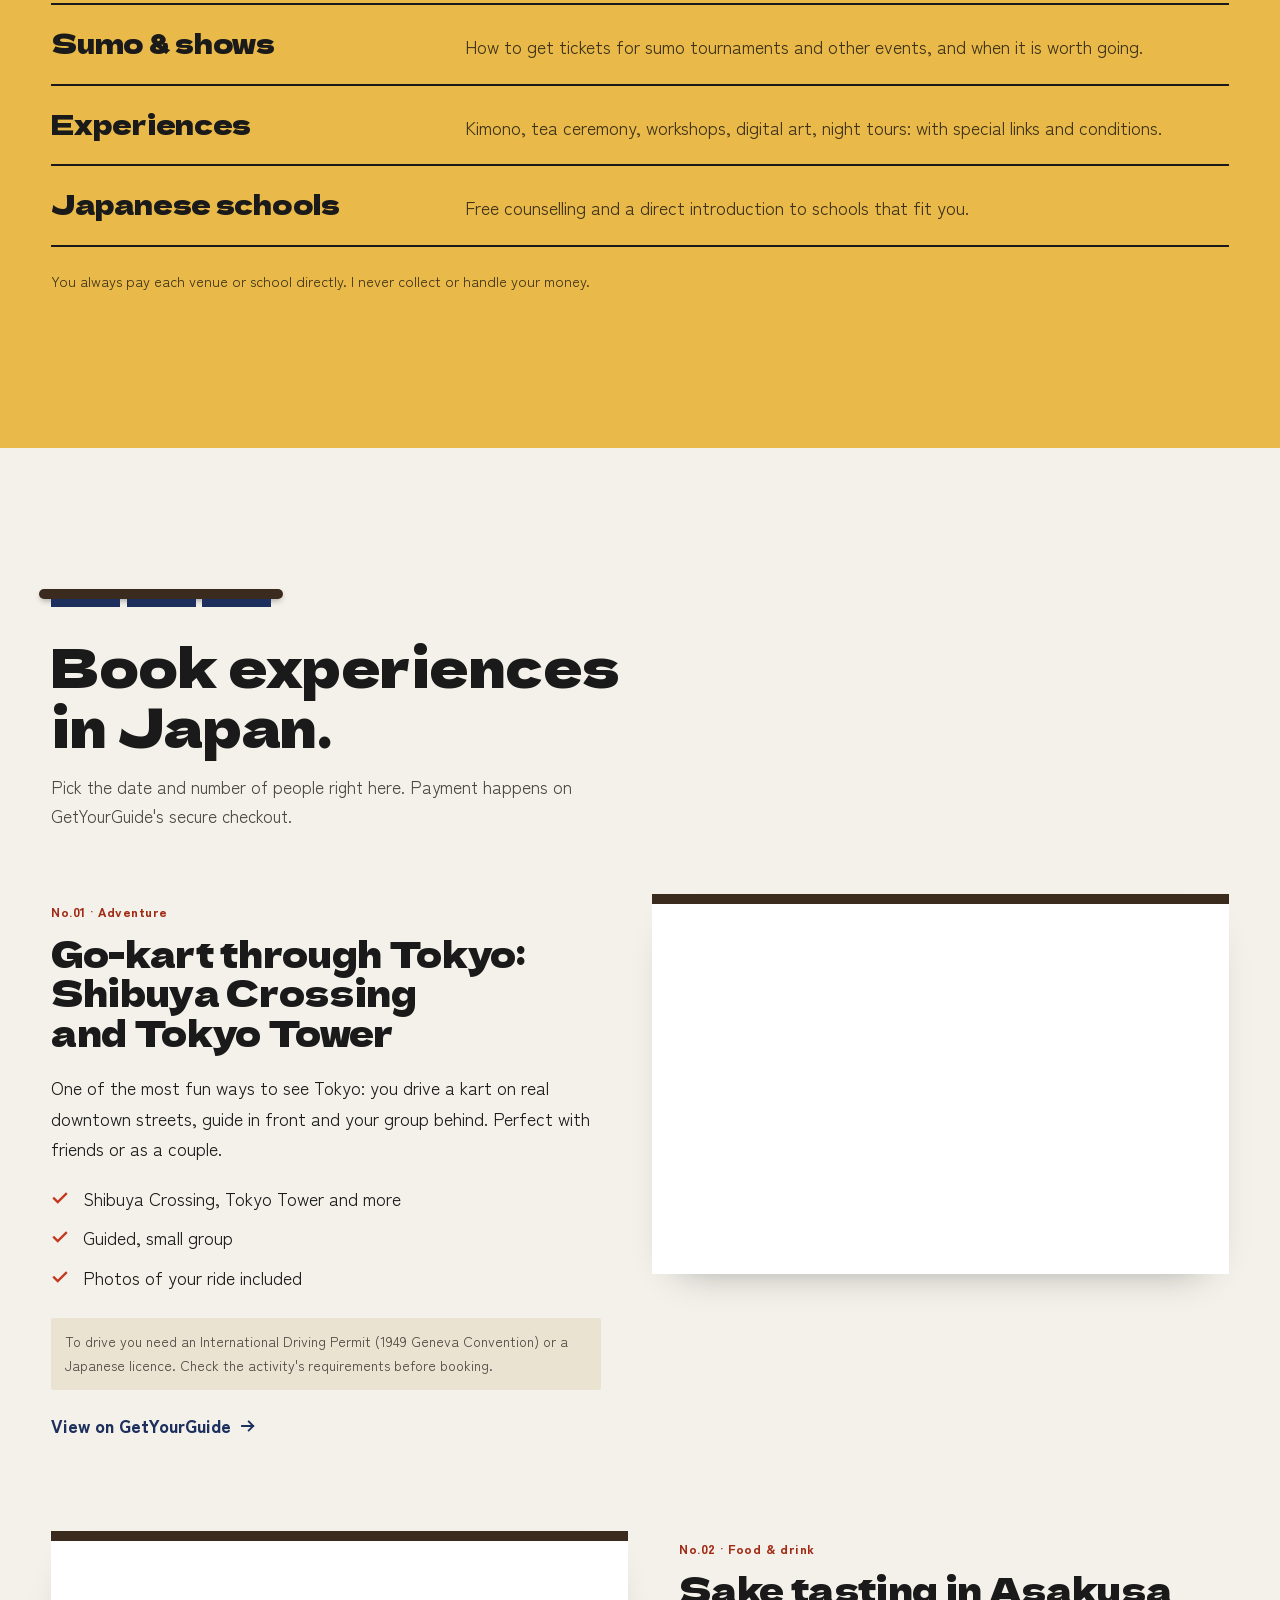
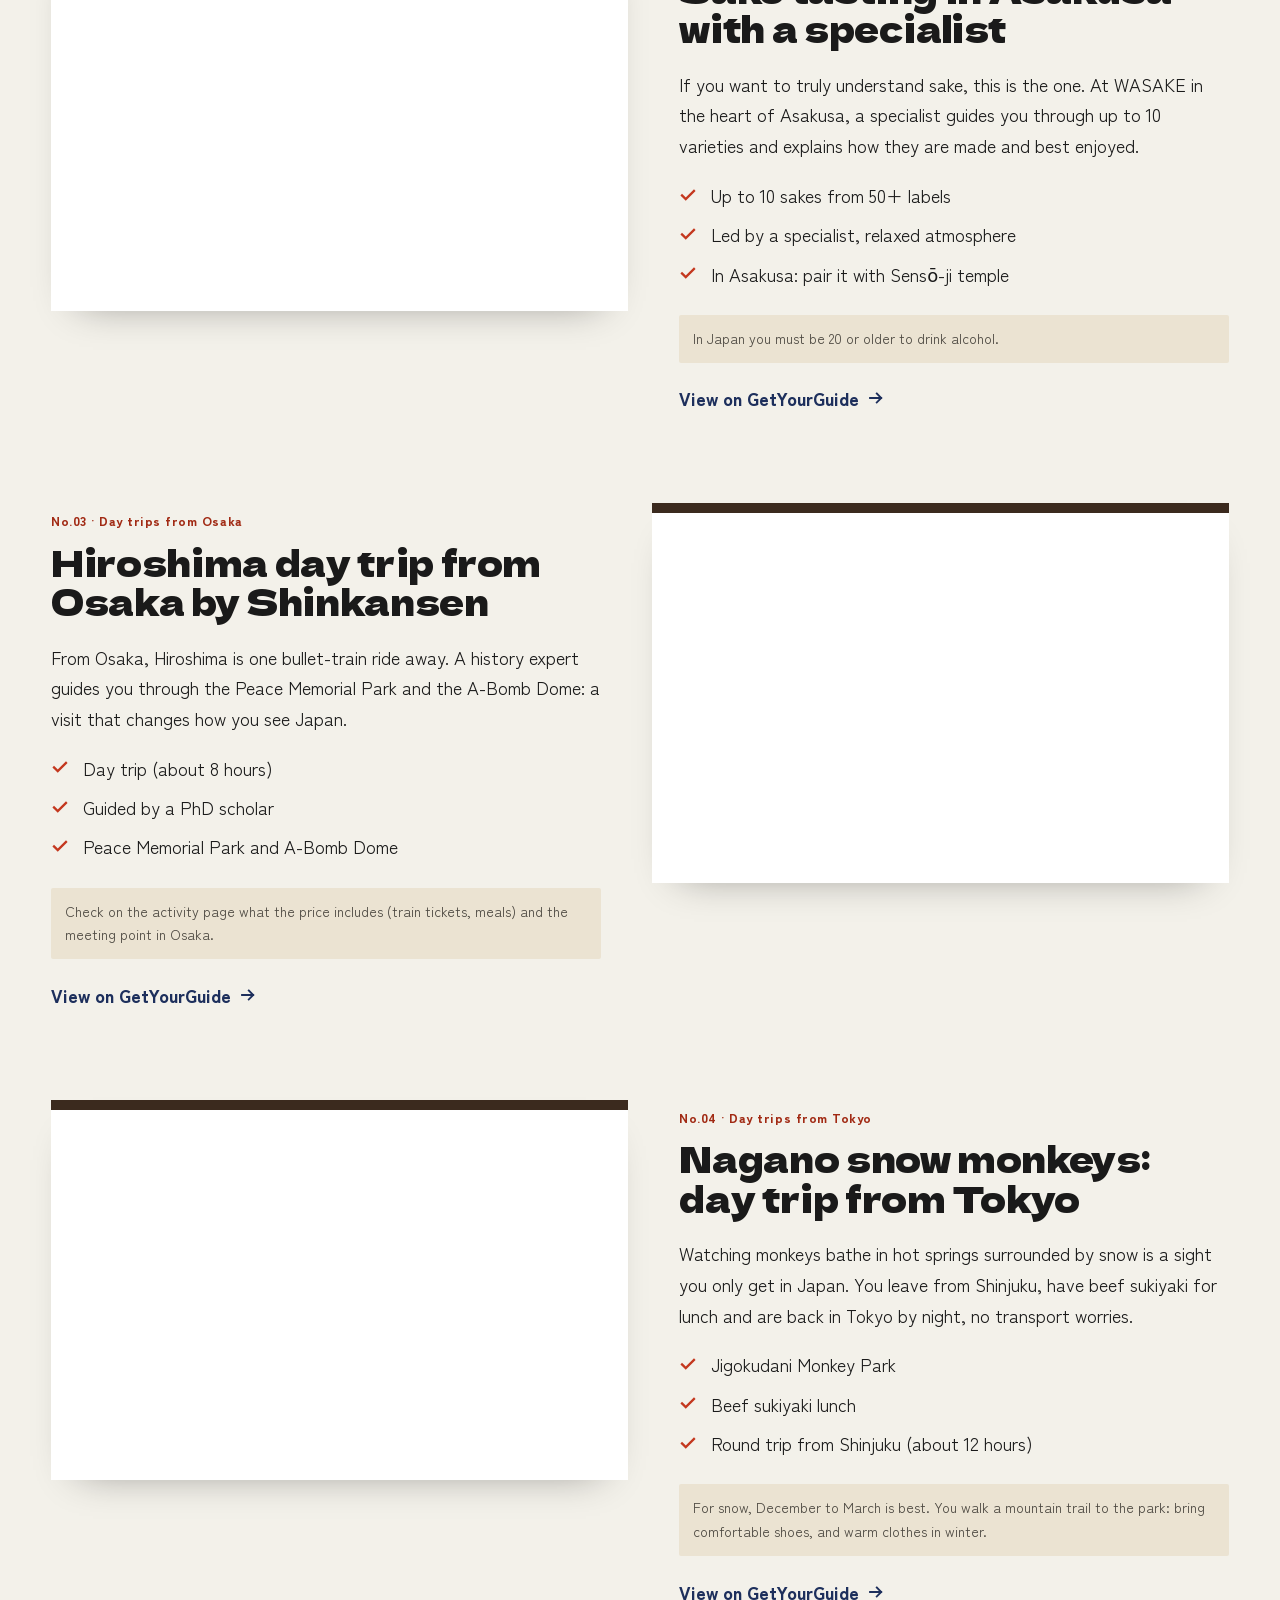
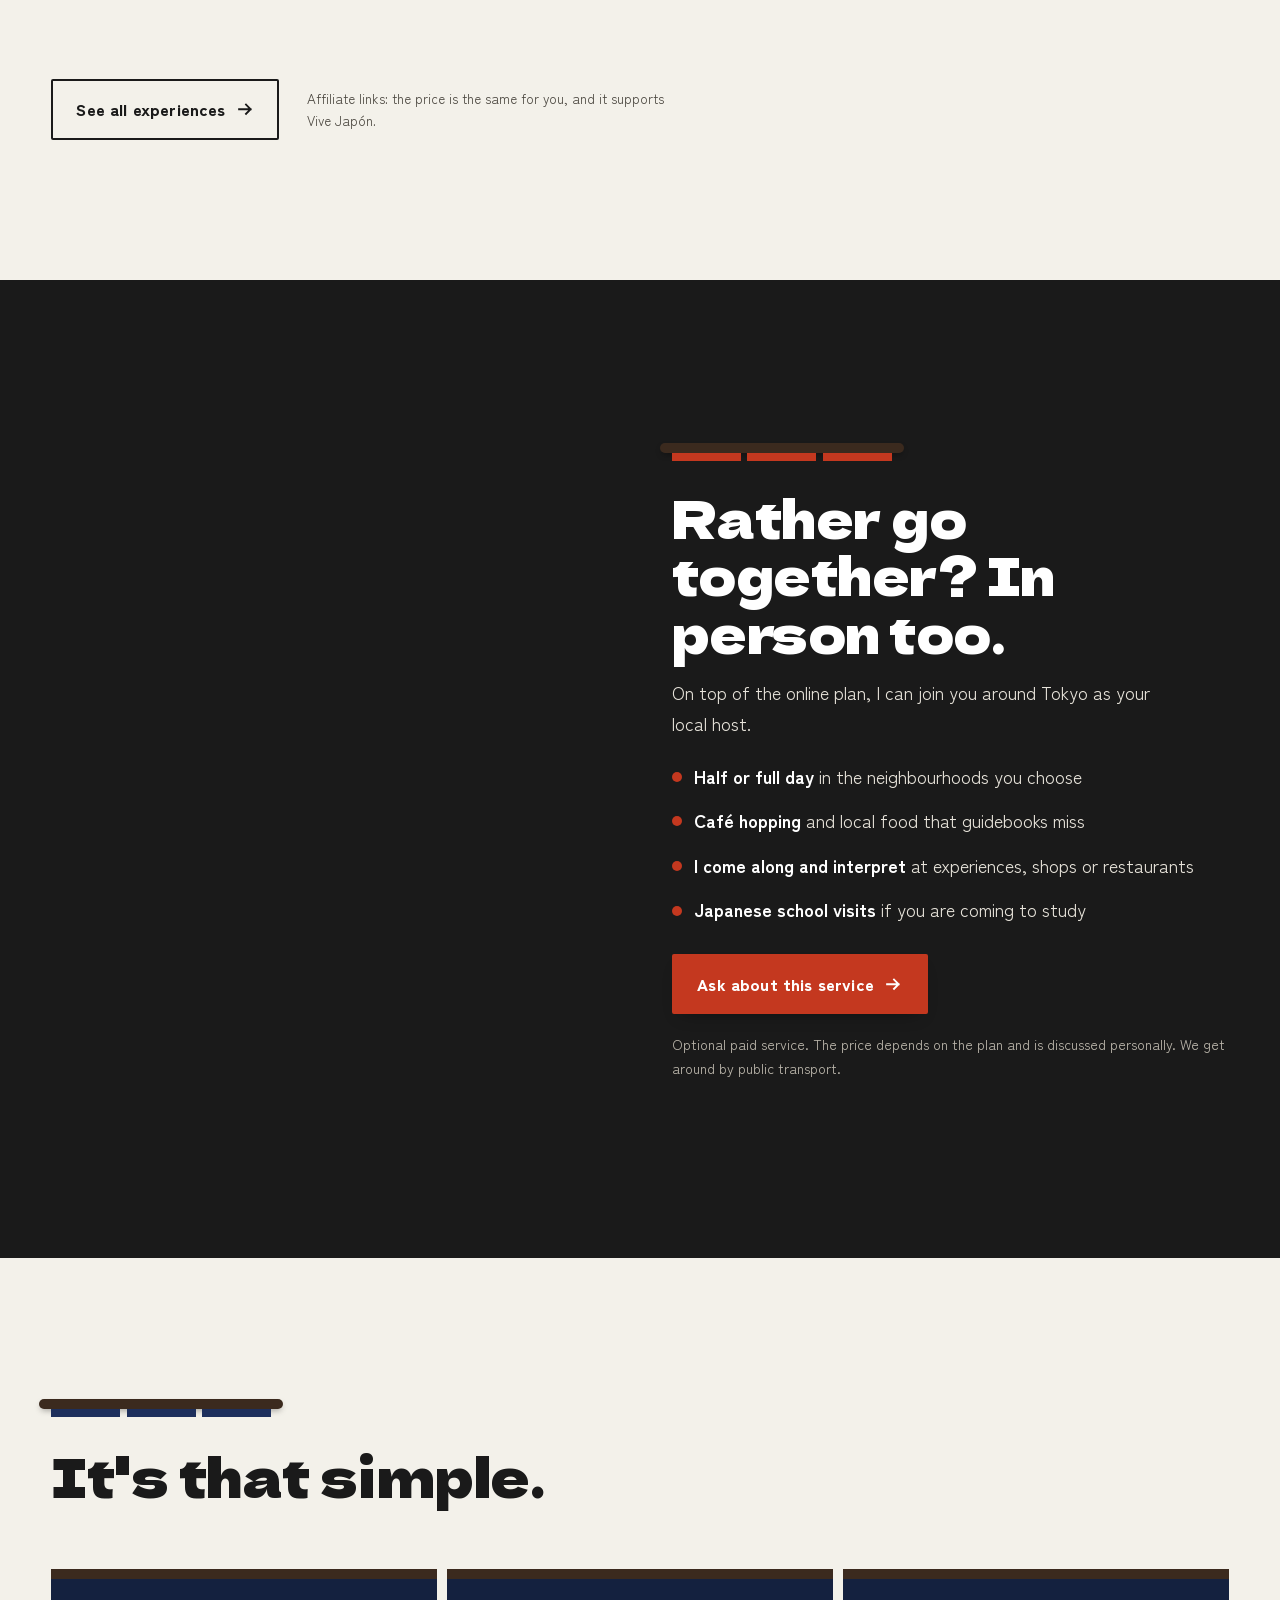
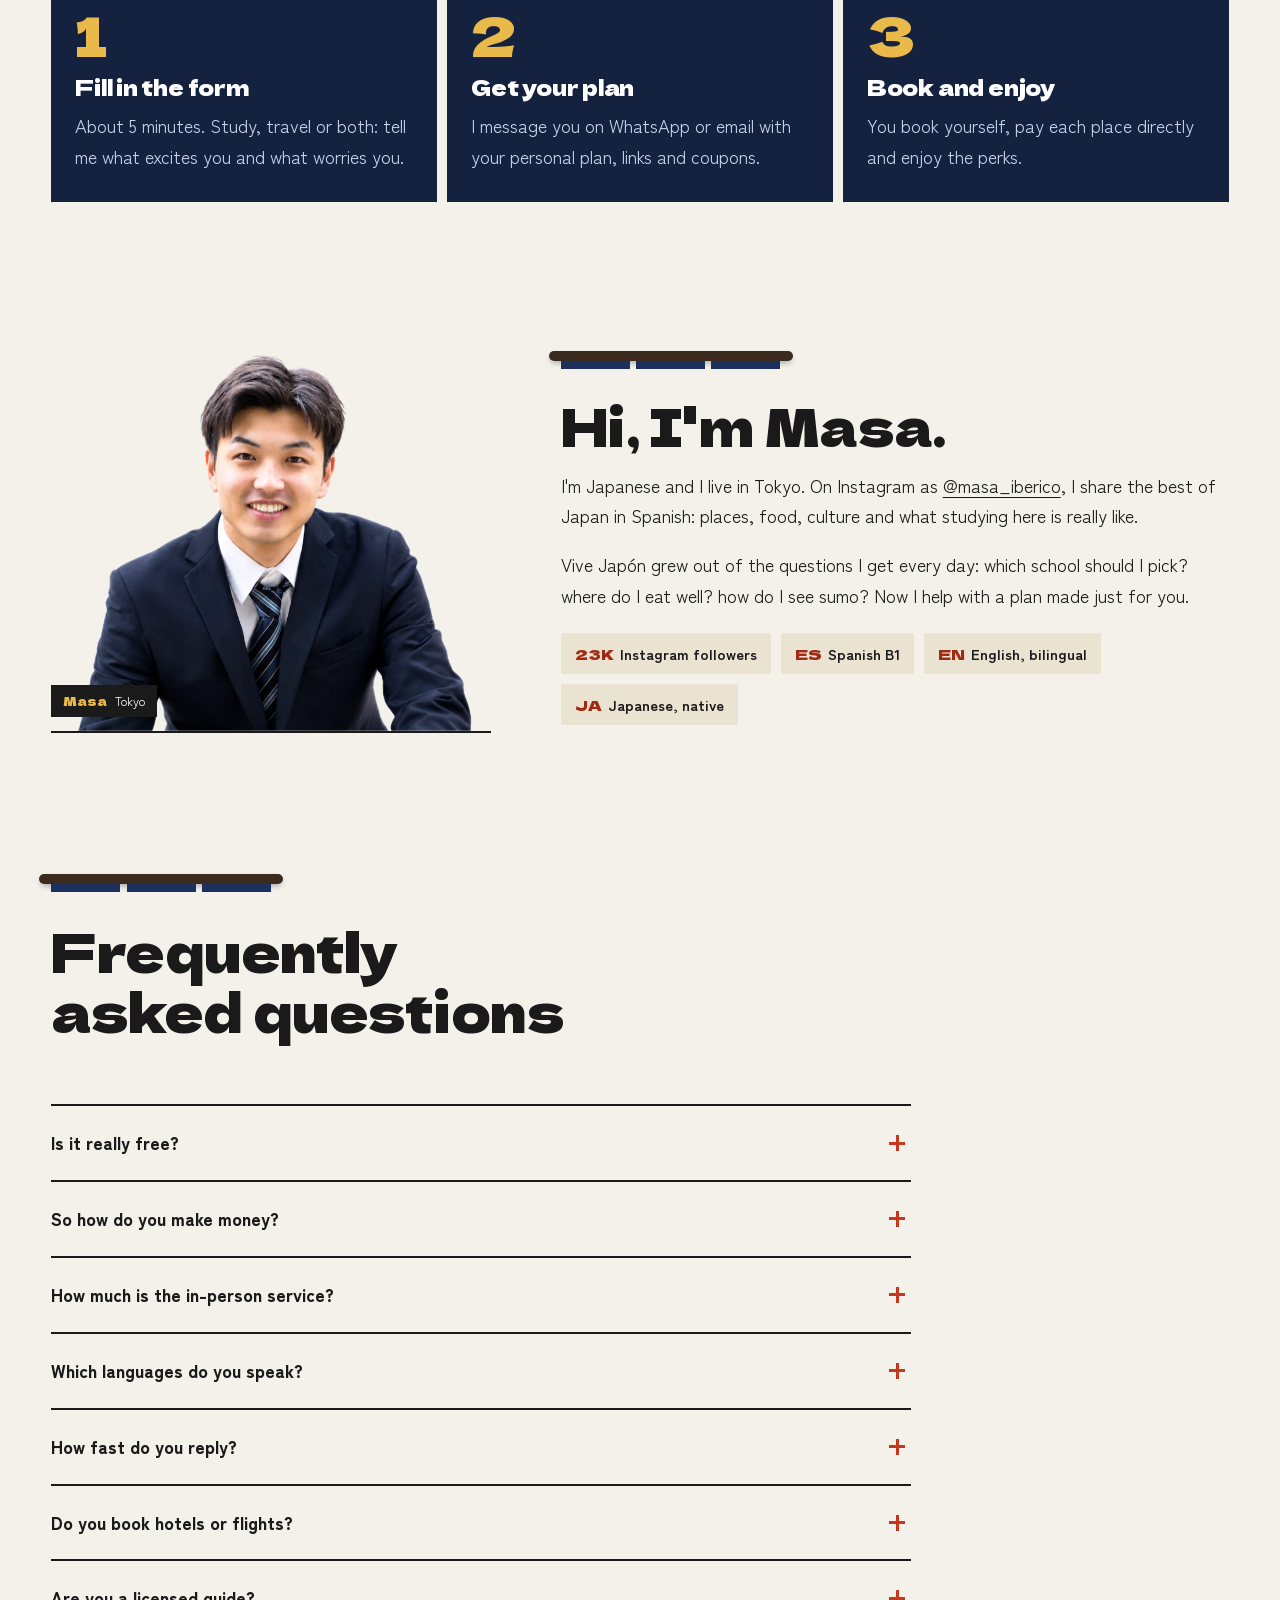
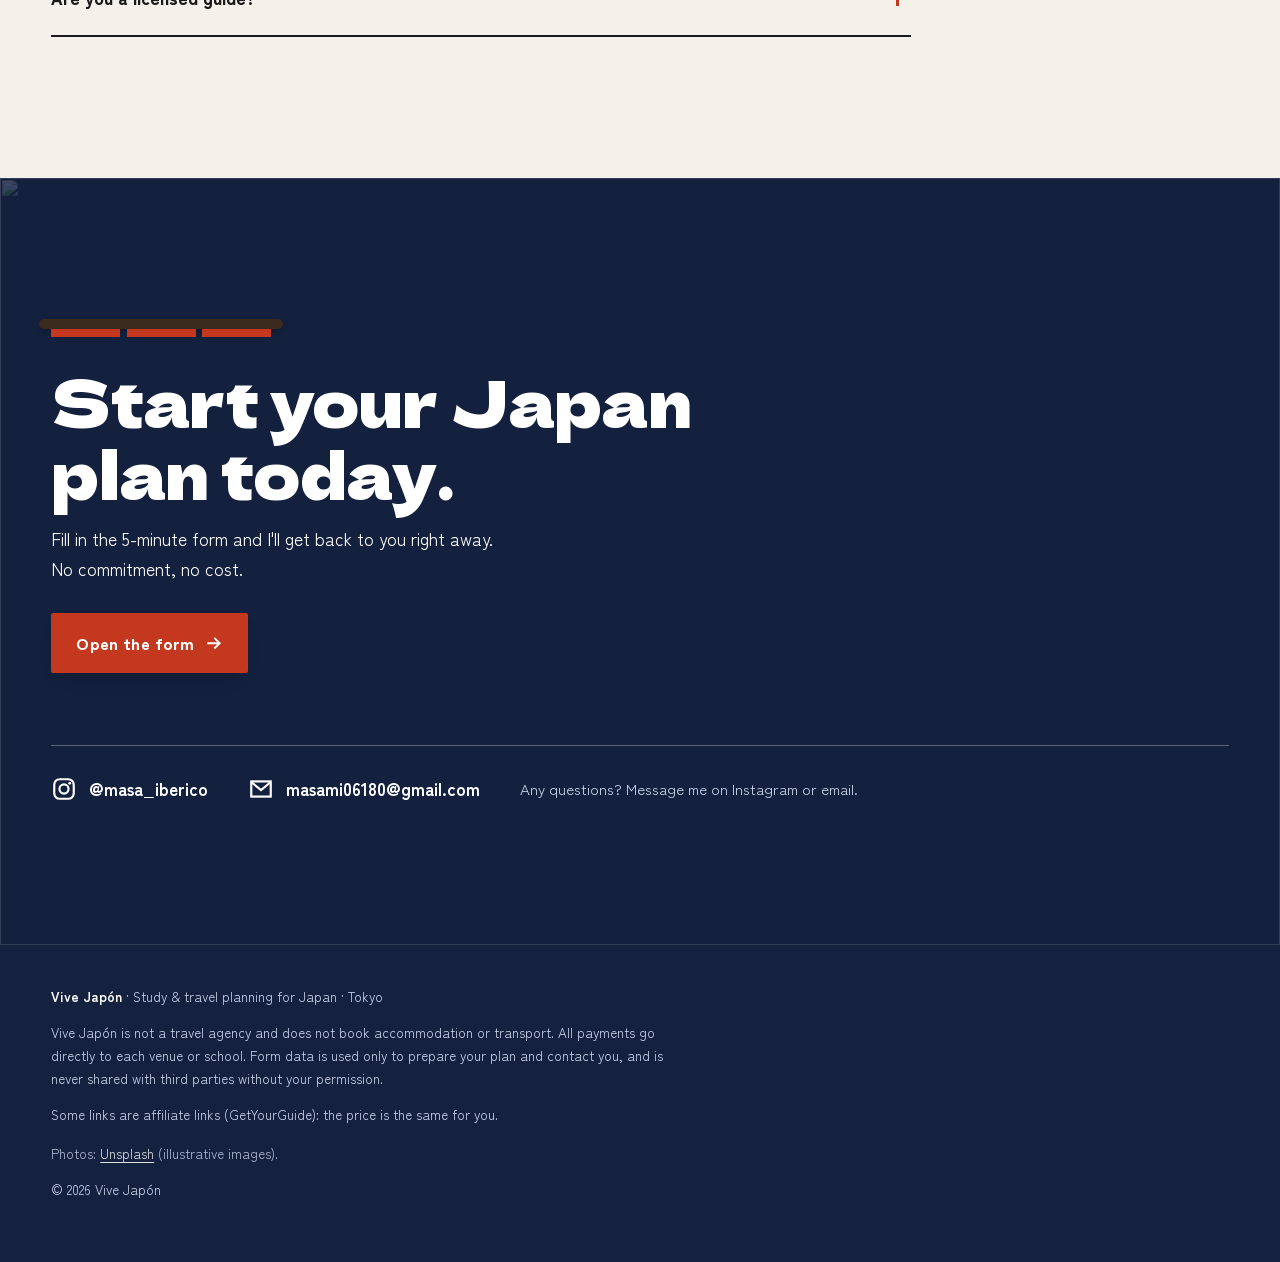
==== commit e0355335: "Add Nagano snow monkey day trip from Tokyo (GetYourGuide 1378316) Co-Authored-By: Claude Opus 5.5 <n" ====
--- a/en/index.html
+++ b/en/index.html
@@ -21,11 +21,11 @@
 <link rel="preconnect" href="https://fonts.gstatic.com" crossorigin>
 <link rel="preconnect" href="https://images.unsplash.com">
 <link href="https://fonts.googleapis.com/css2?family=Dela+Gothic+One&family=Zen+Kaku+Gothic+New:wght@400;700;900&display=swap" rel="stylesheet">
-<link rel="stylesheet" href="../assets/style.css?v=20261128c">
+<link rel="stylesheet" href="../assets/style.css?v=20261128d">
 <!-- GetYourGuide Analytics -->
 <script async defer src="https://widget.getyourguide.com/dist/pa.umd.production.min.js" data-gyg-partner-id="FKH3YYZ"></script>
-<script src="../assets/config.js?v=20261128c"></script>
-<script src="../assets/main.js?v=20261128c" defer></script>
+<script src="../assets/config.js?v=20261128d"></script>
+<script src="../assets/main.js?v=20261128d" defer></script>
 </head>
 <body>
 <a class="skip" href="#main">Skip to content</a>
@@ -228,6 +228,17 @@
         </div>
         <div class="tour-widget"><div class="gyg" data-gyg-href="https://widget.getyourguide.com/default/availability.frame" data-gyg-tour-id="1125934" data-gyg-locale-code="en-US" data-gyg-currency="JPY" data-gyg-widget="availability" data-gyg-partner-id="FKH3YYZ"></div></div>
       </article>
+      <article class="tour">
+        <div class="tour-copy fade">
+          <span class="tag">No.04 · Day trips from Tokyo</span>
+          <h3>Nagano snow monkeys: day trip from Tokyo</h3>
+          <p>Watching monkeys bathe in hot springs surrounded by snow is a sight you only get in Japan. You leave from Shinjuku, have beef sukiyaki for lunch and are back in Tokyo by night, no transport worries.</p>
+          <ul class="ticks"><li><svg aria-hidden="true"><use href="#i-check"/></svg>Jigokudani Monkey Park</li><li><svg aria-hidden="true"><use href="#i-check"/></svg>Beef sukiyaki lunch</li><li><svg aria-hidden="true"><use href="#i-check"/></svg>Round trip from Shinjuku (about 12 hours)</li></ul>
+          <p class="tour-note">For snow, December to March is best. You walk a mountain trail to the park: bring comfortable shoes, and warm clothes in winter.</p>
+          <a class="tour-link" href="https://gyg.me/GDWQ0nve" target="_blank" rel="sponsored noopener">View on GetYourGuide <svg aria-hidden="true"><use href="#i-arrow"/></svg></a>
+        </div>
+        <div class="tour-widget"><div class="gyg" data-gyg-href="https://widget.getyourguide.com/default/availability.frame" data-gyg-tour-id="1378316" data-gyg-locale-code="en-US" data-gyg-currency="JPY" data-gyg-widget="availability" data-gyg-partner-id="FKH3YYZ"></div></div>
+      </article>
     </div>
     <div class="tours-foot fade"><a class="btn btn-ghost" href="experiencias/">See all experiences <svg aria-hidden="true"><use href="#i-arrow"/></svg></a><p class="aff">Affiliate links: the price is the same for you, and it supports Vive Japón.</p></div>
   </div>
@@ -273,7 +284,7 @@
 <section class="sec" id="sobre-mi" style="padding-top:0">
   <div class="wrap about">
     <figure class="portrait fade">
-      <img src="../assets/img/masa.png?v=20261128c" alt="Masa, founder of Vive Japón" width="760" height="671" loading="lazy">
+      <img src="../assets/img/masa.png?v=20261128d" alt="Masa, founder of Vive Japón" width="760" height="671" loading="lazy">
       <figcaption><b>Masa</b>Tokyo</figcaption>
     </figure>
     <div class="fade">
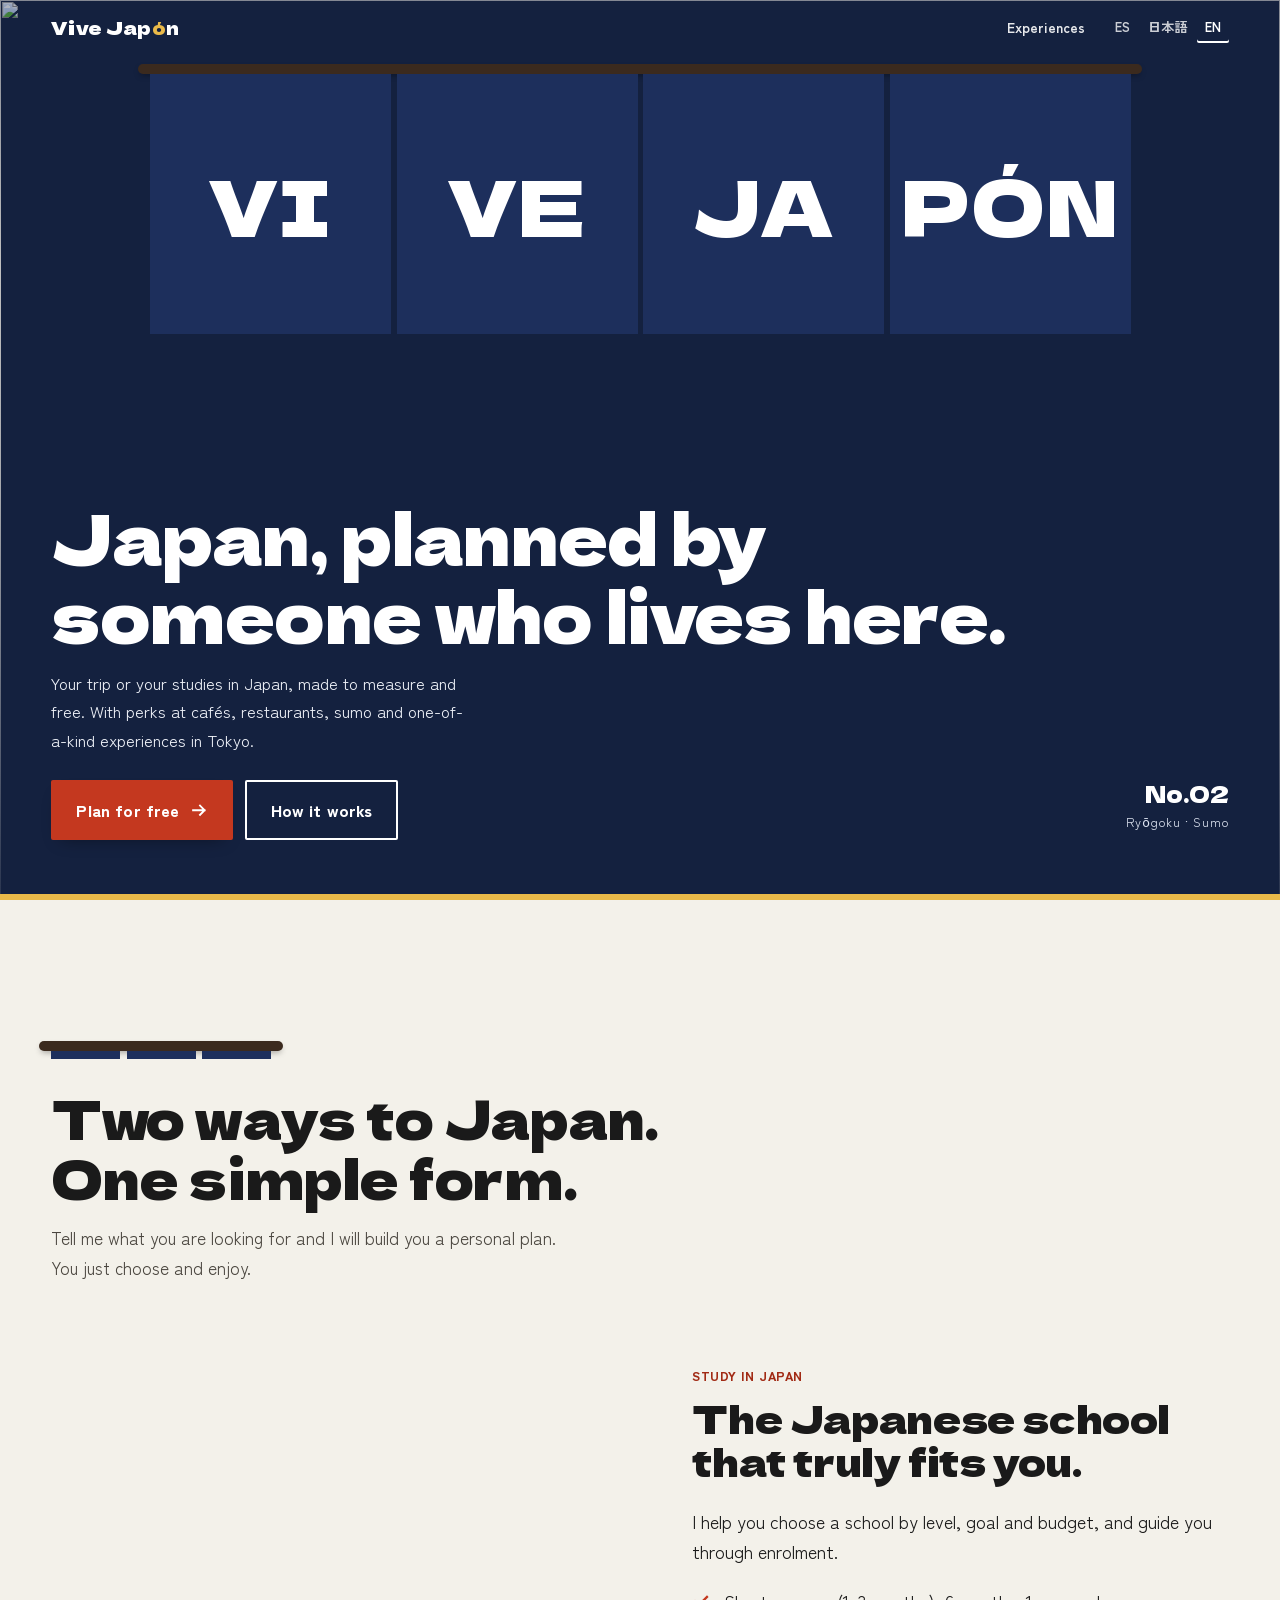
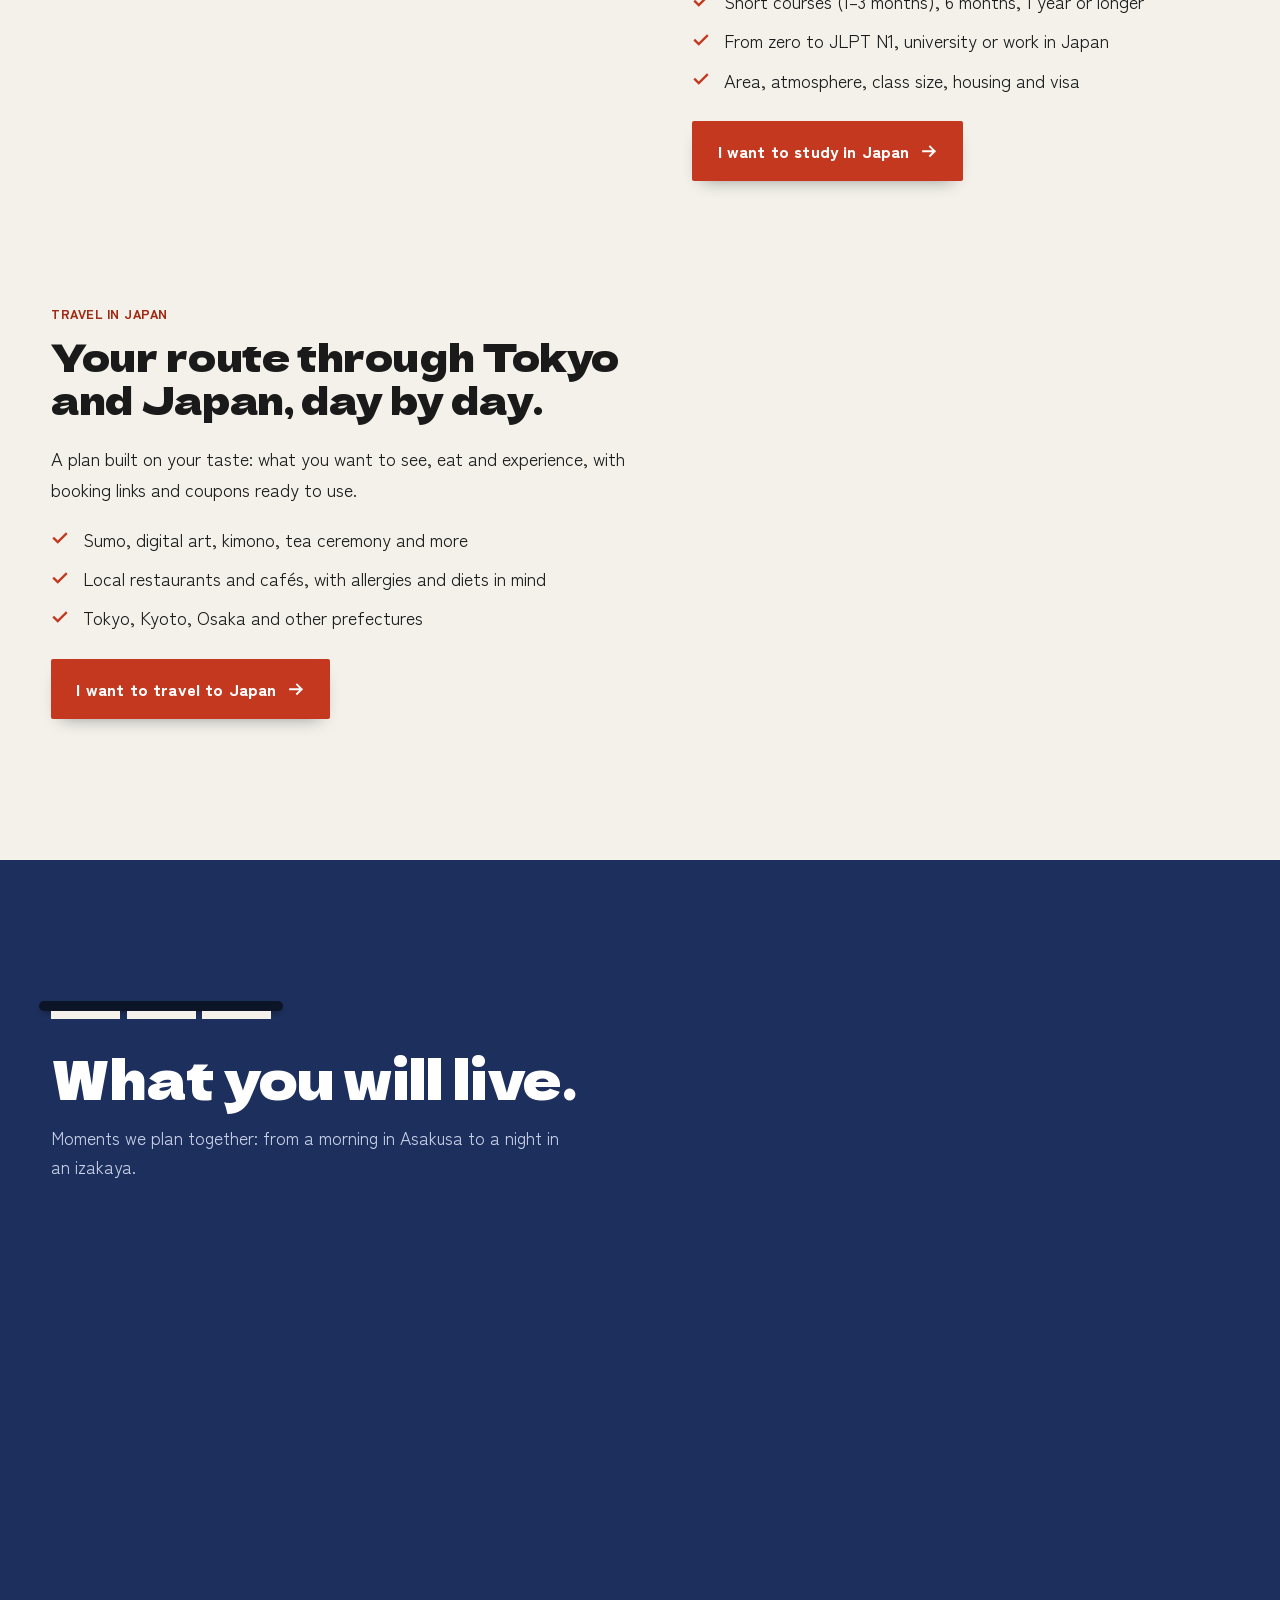
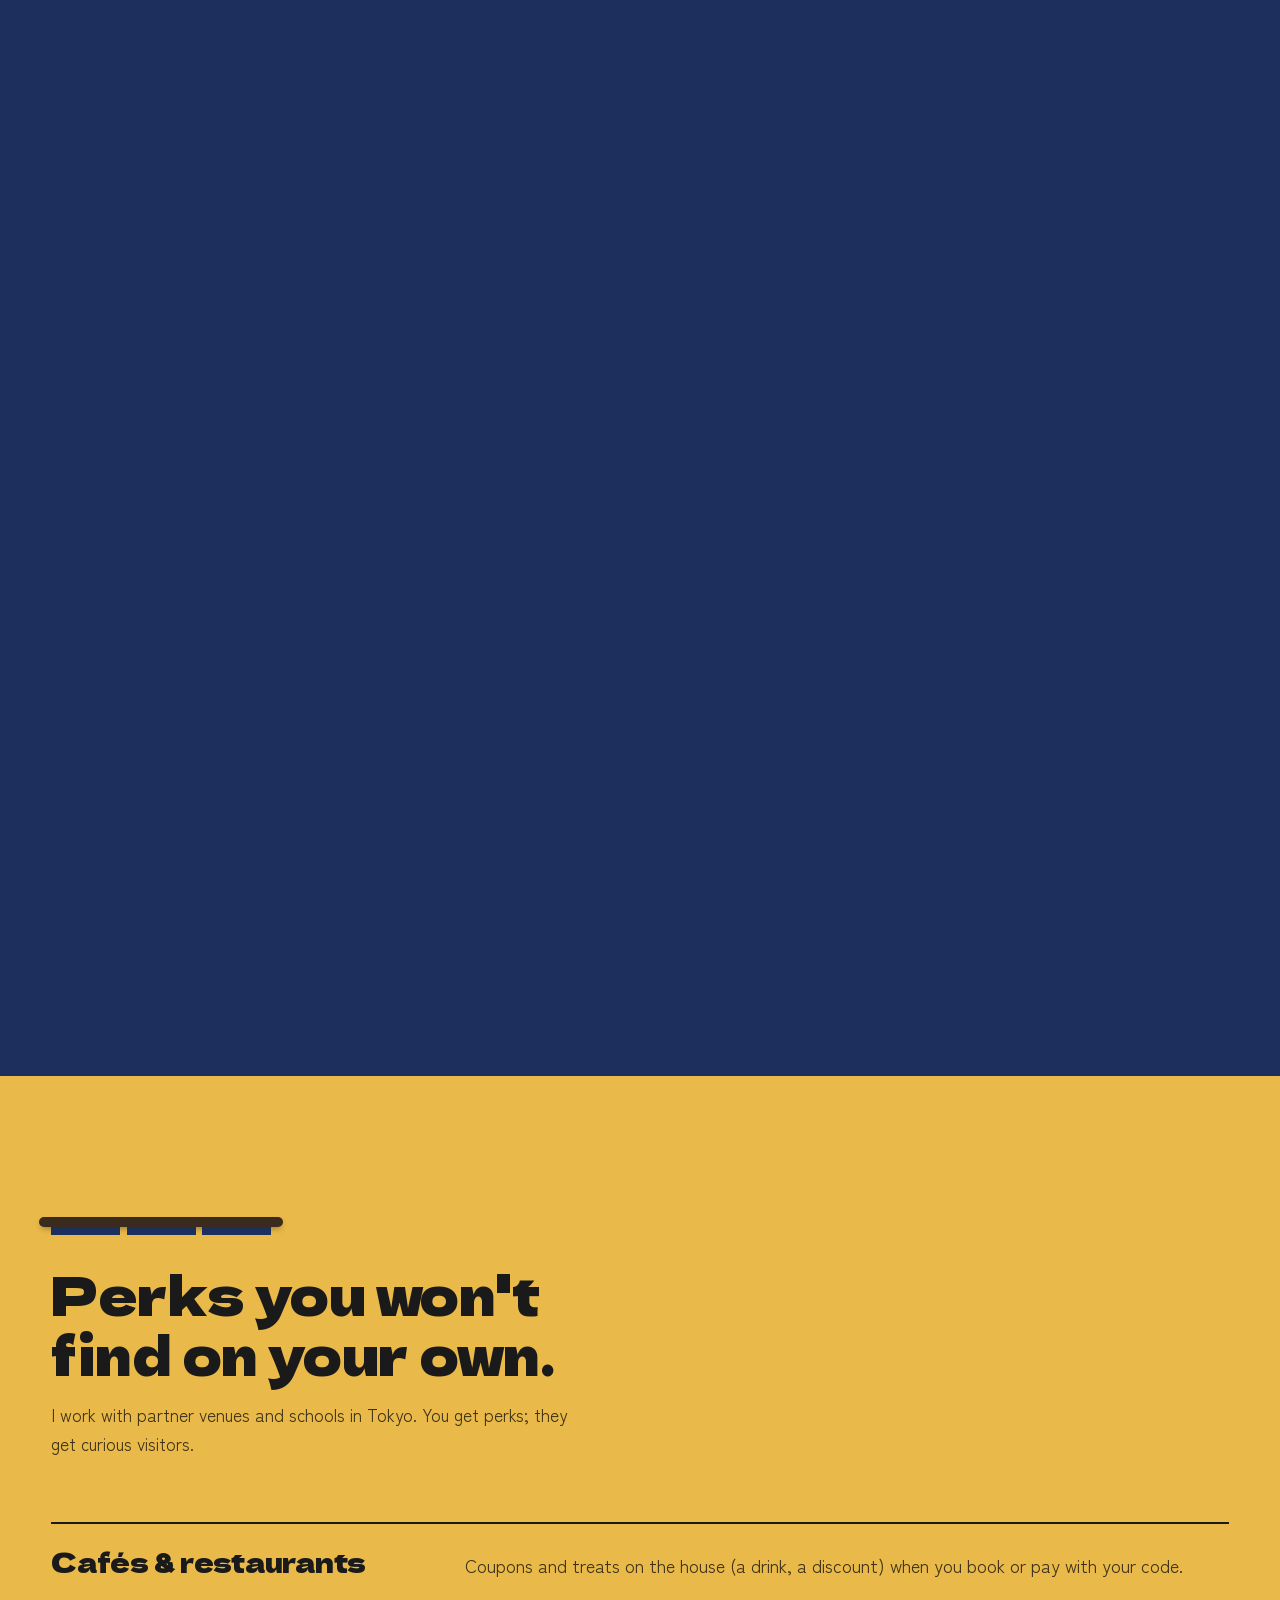
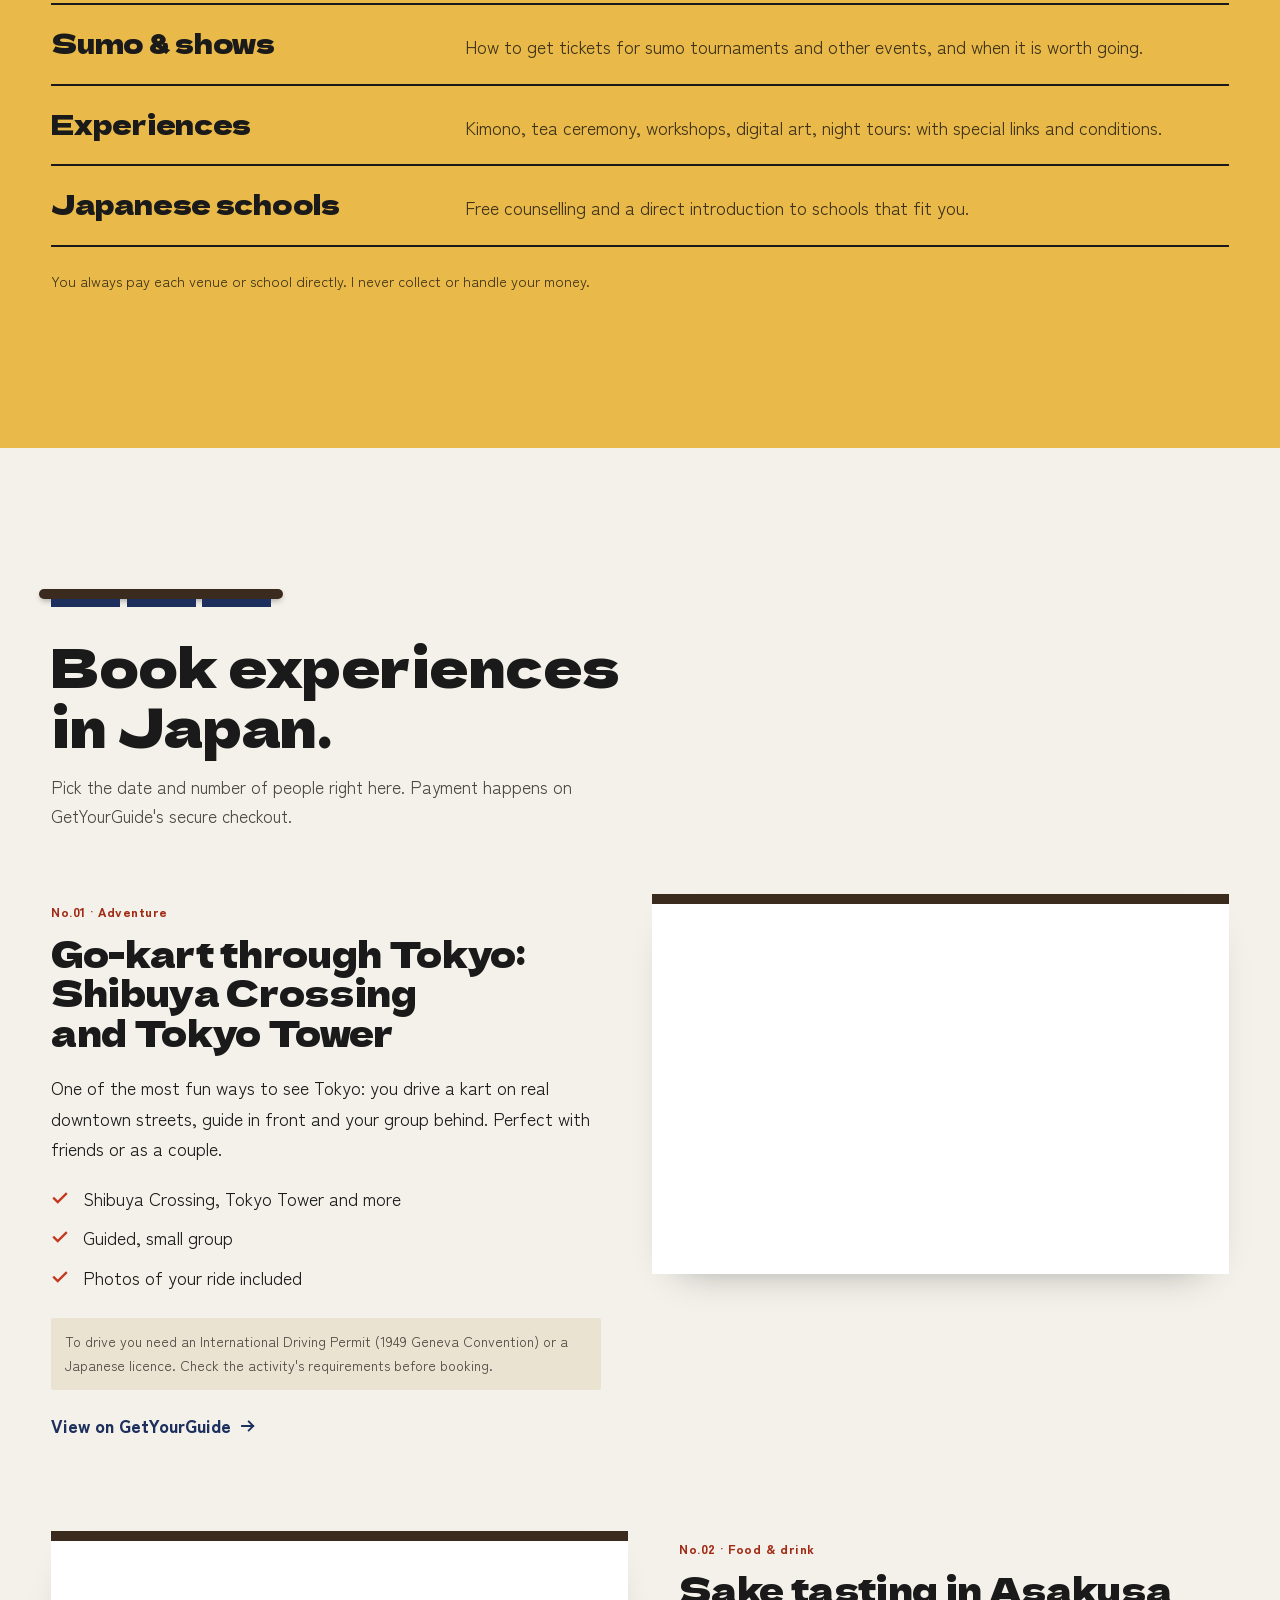
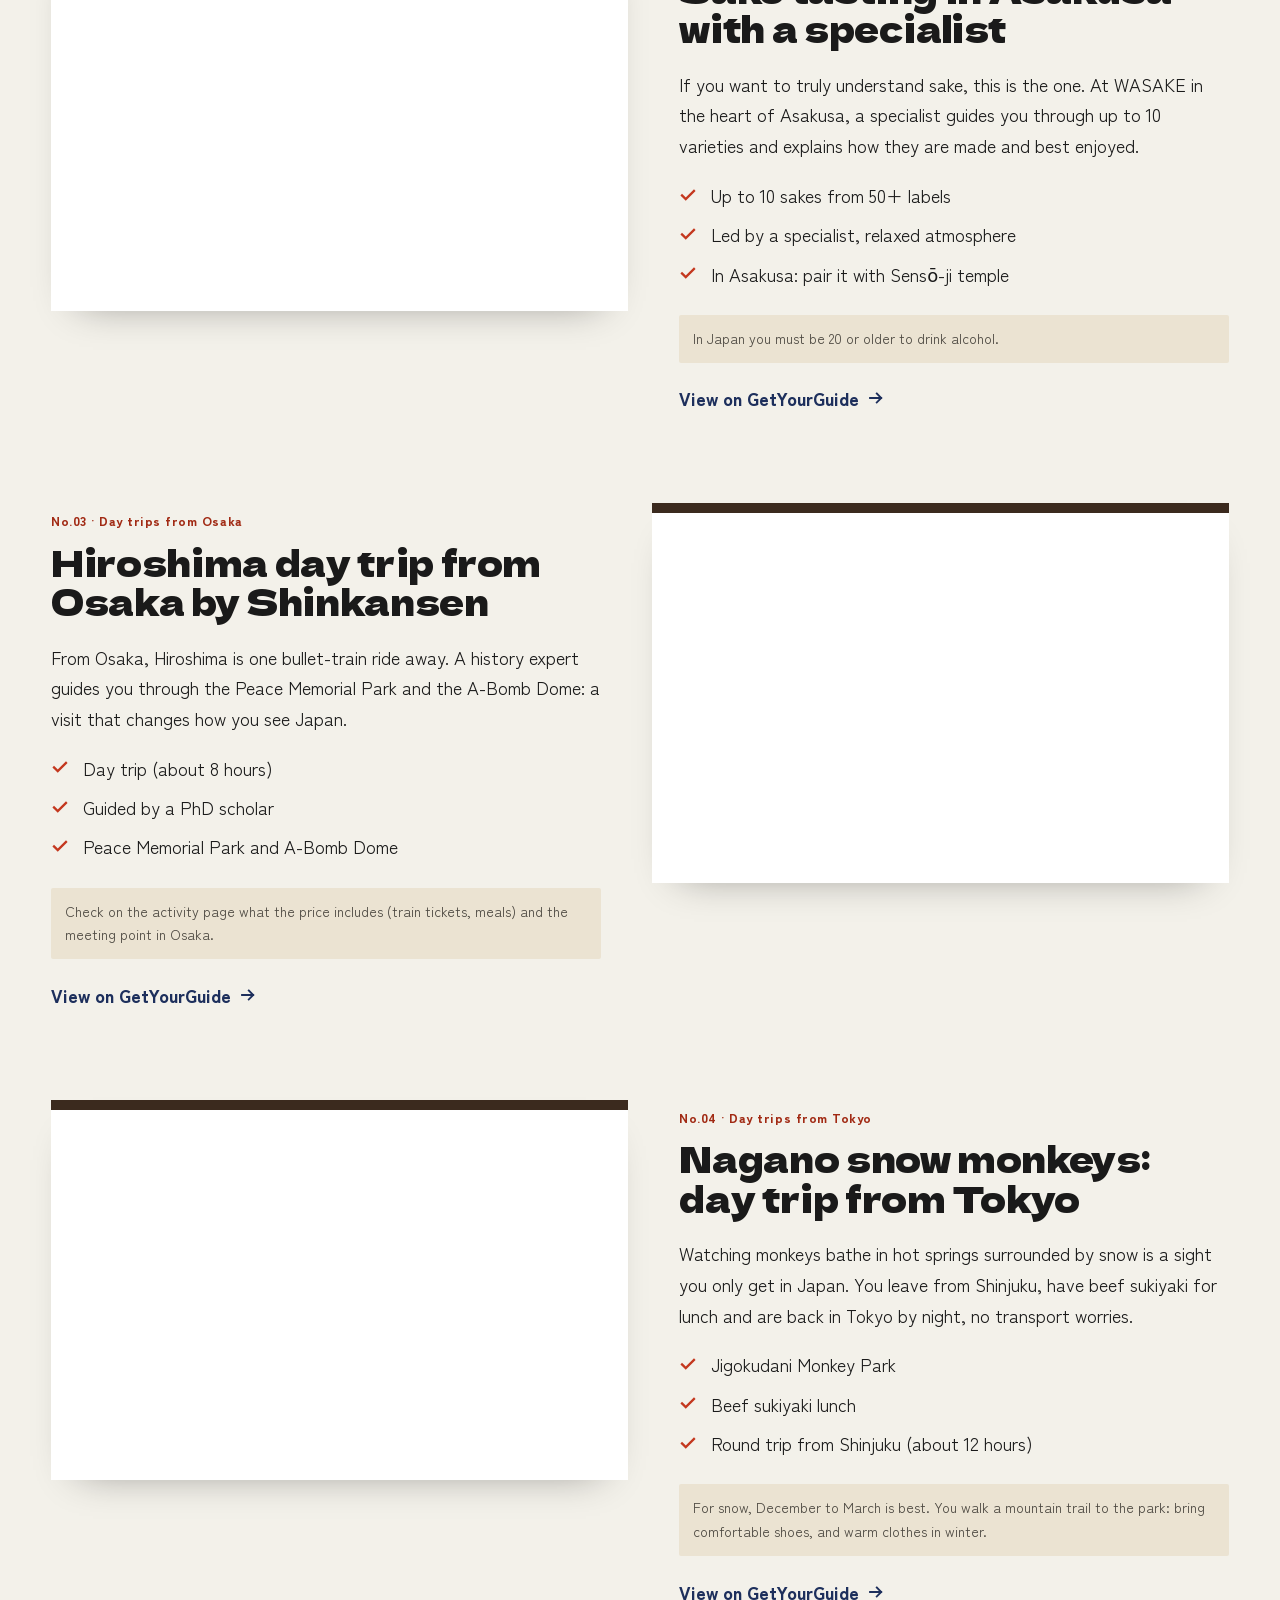
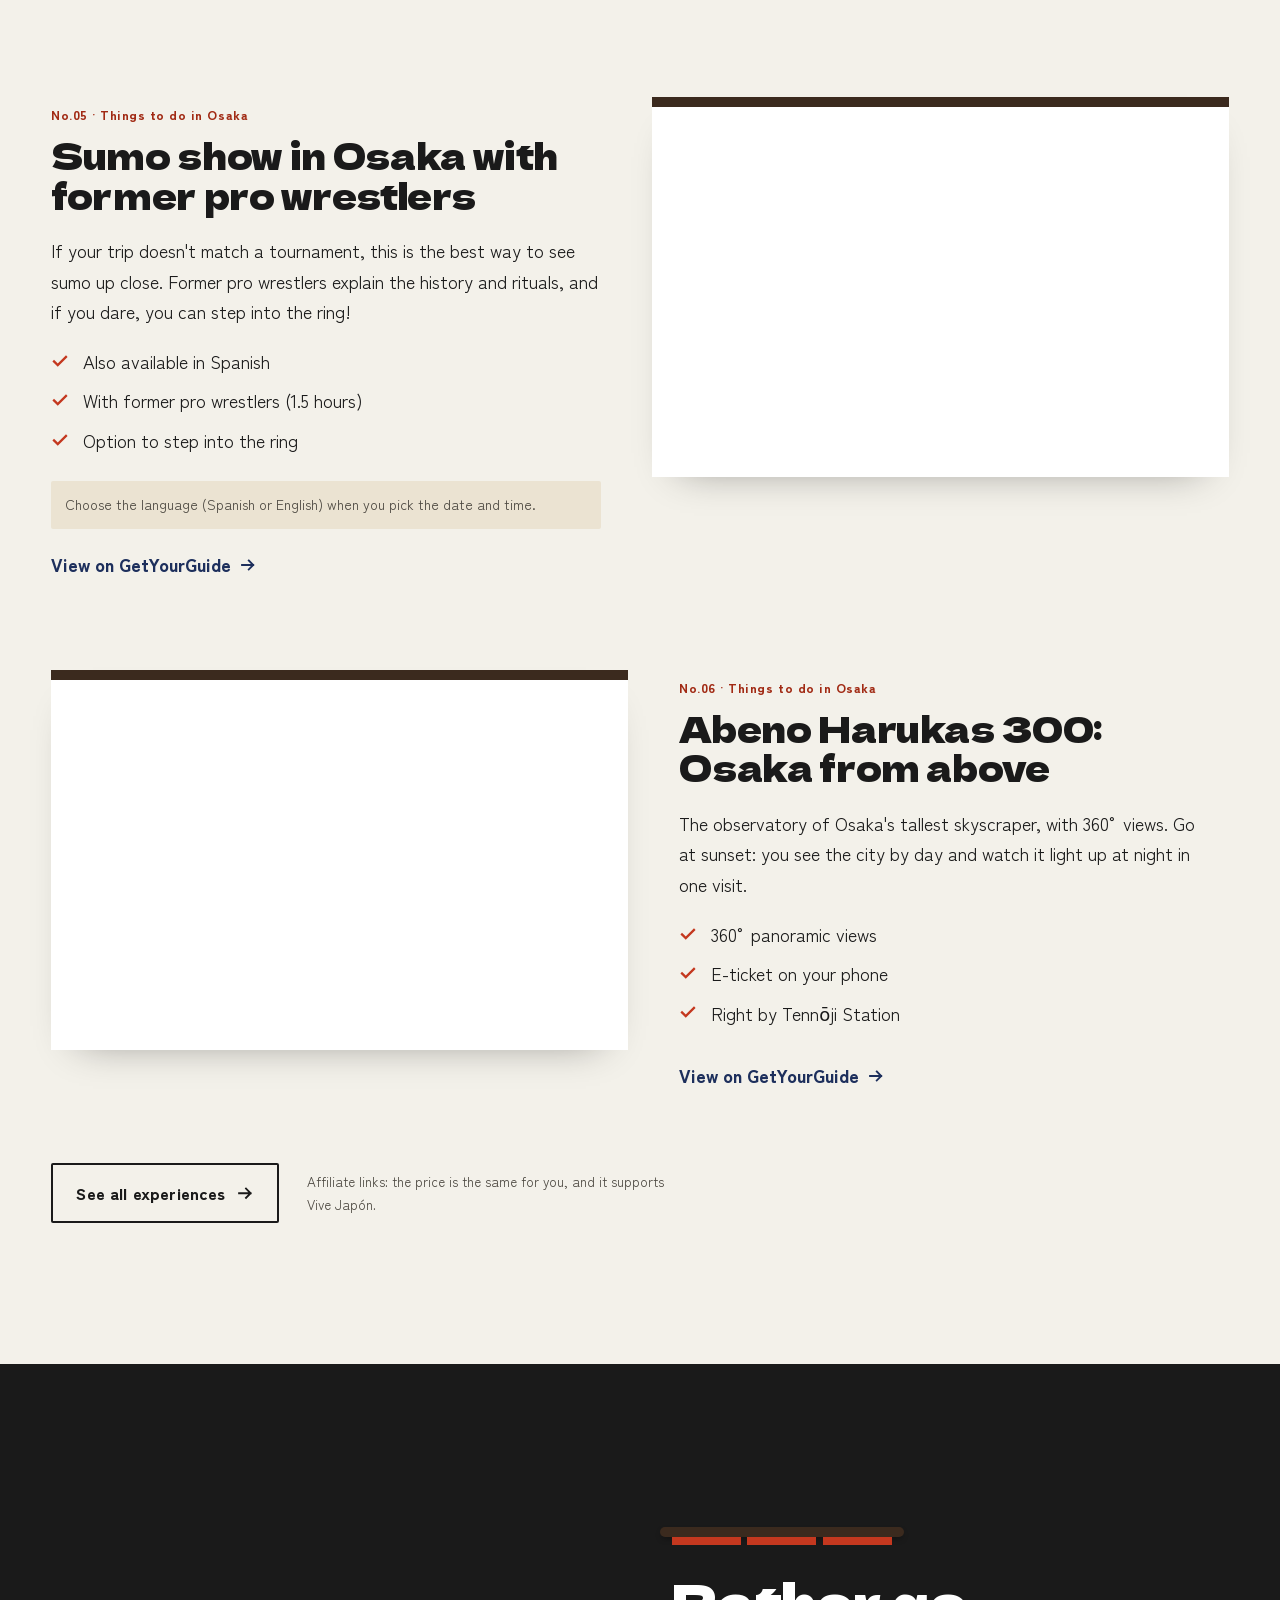
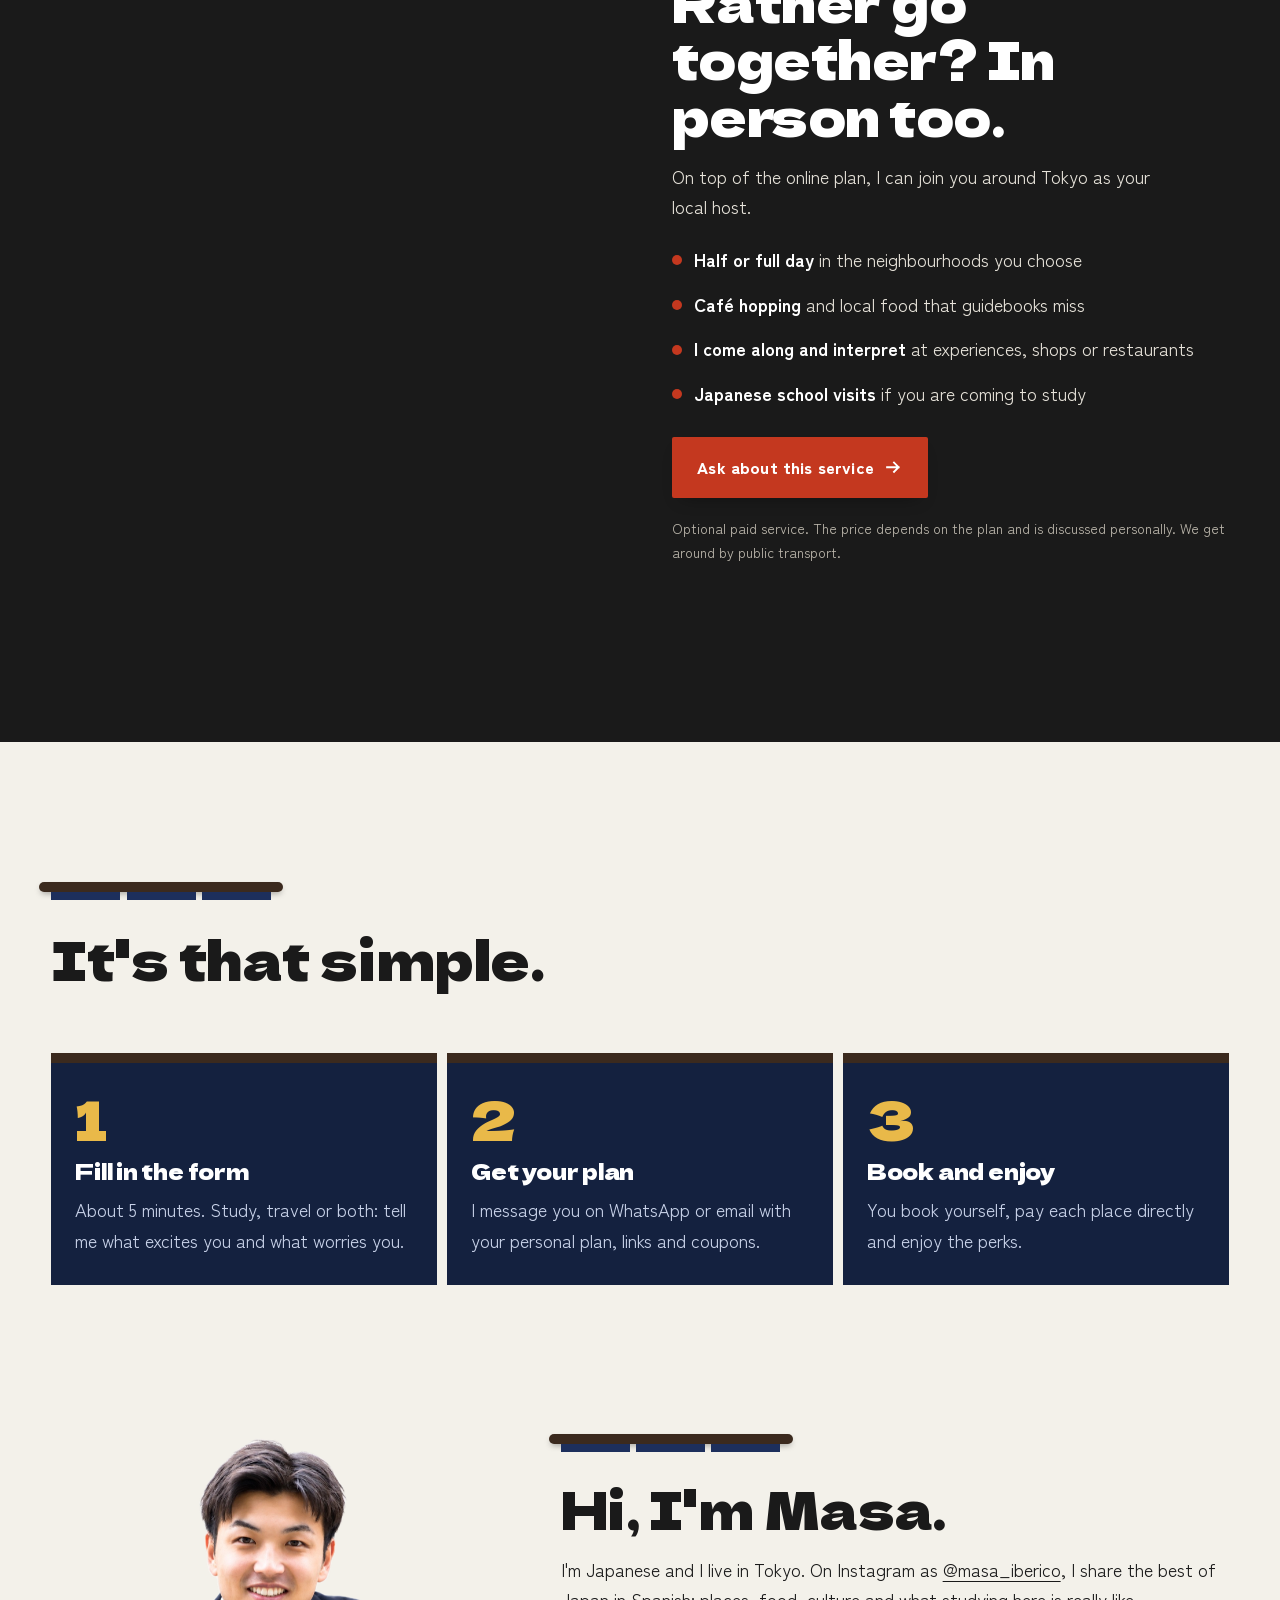
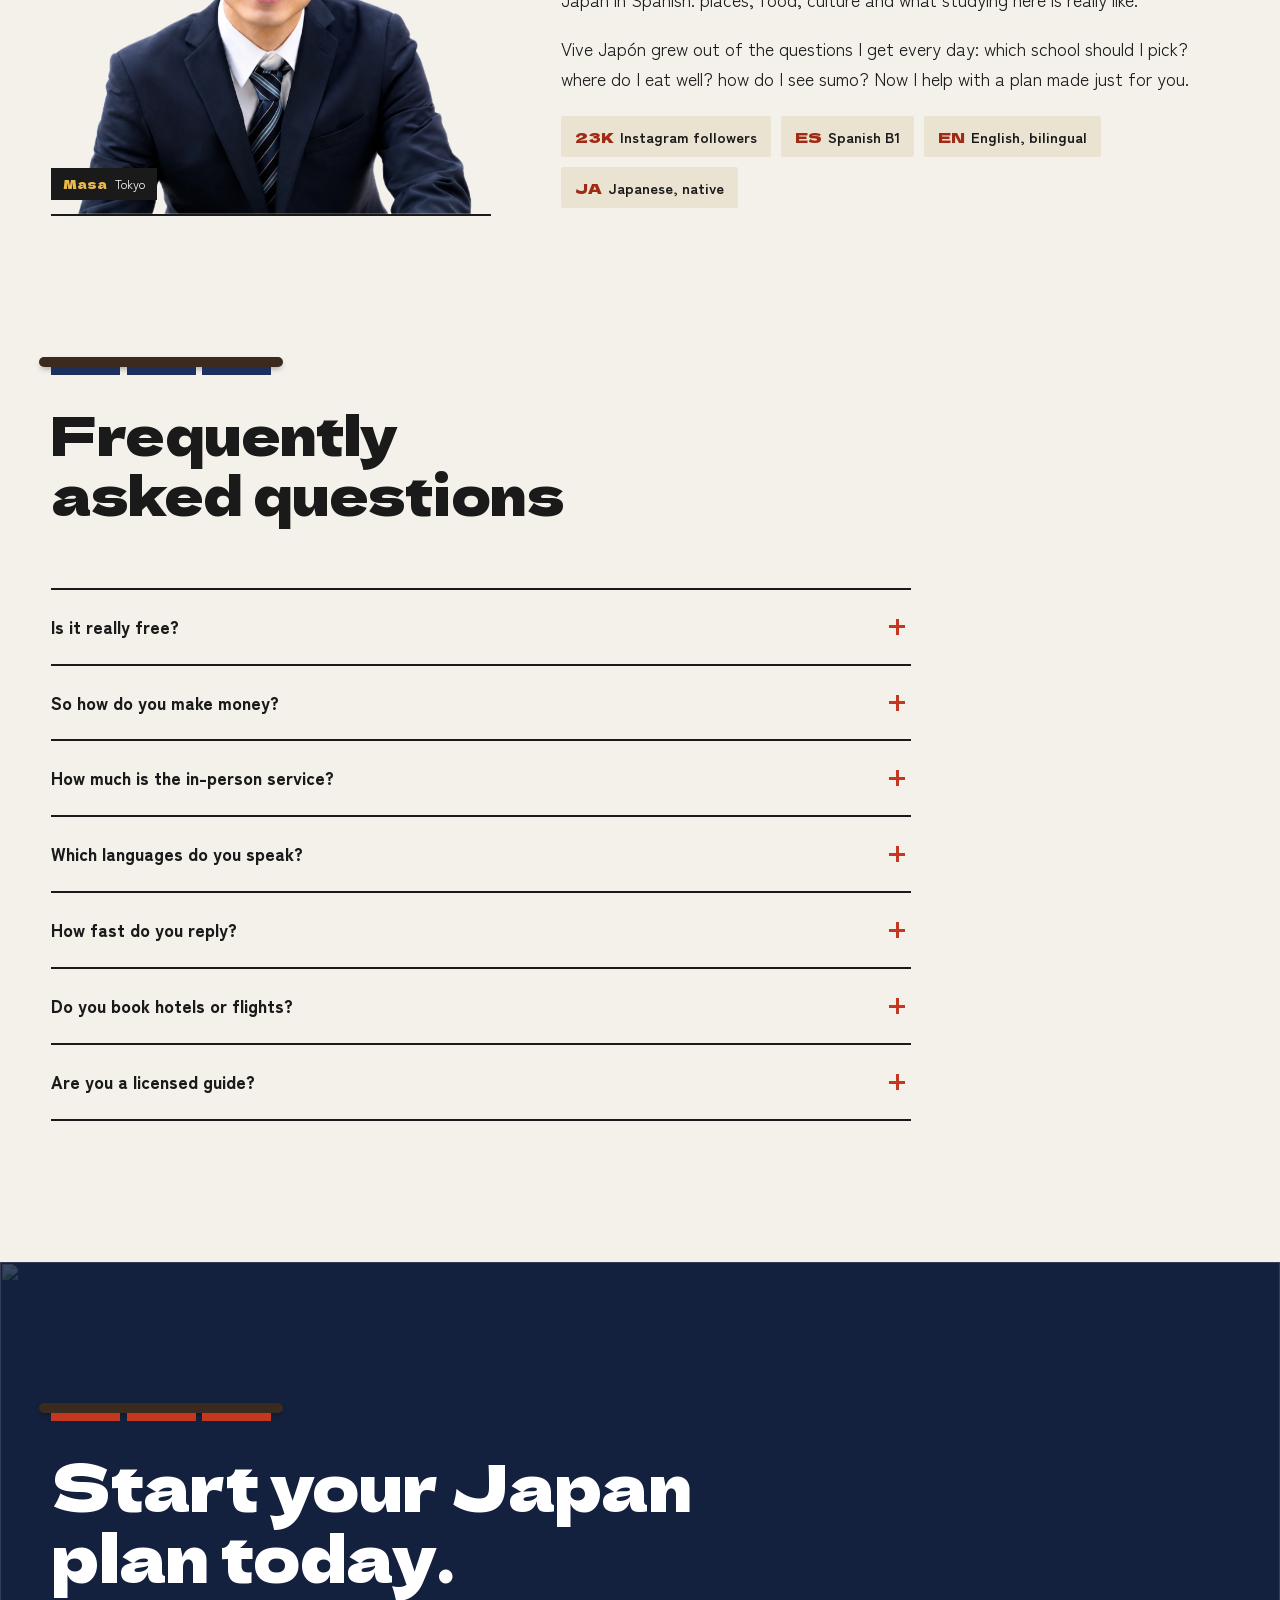
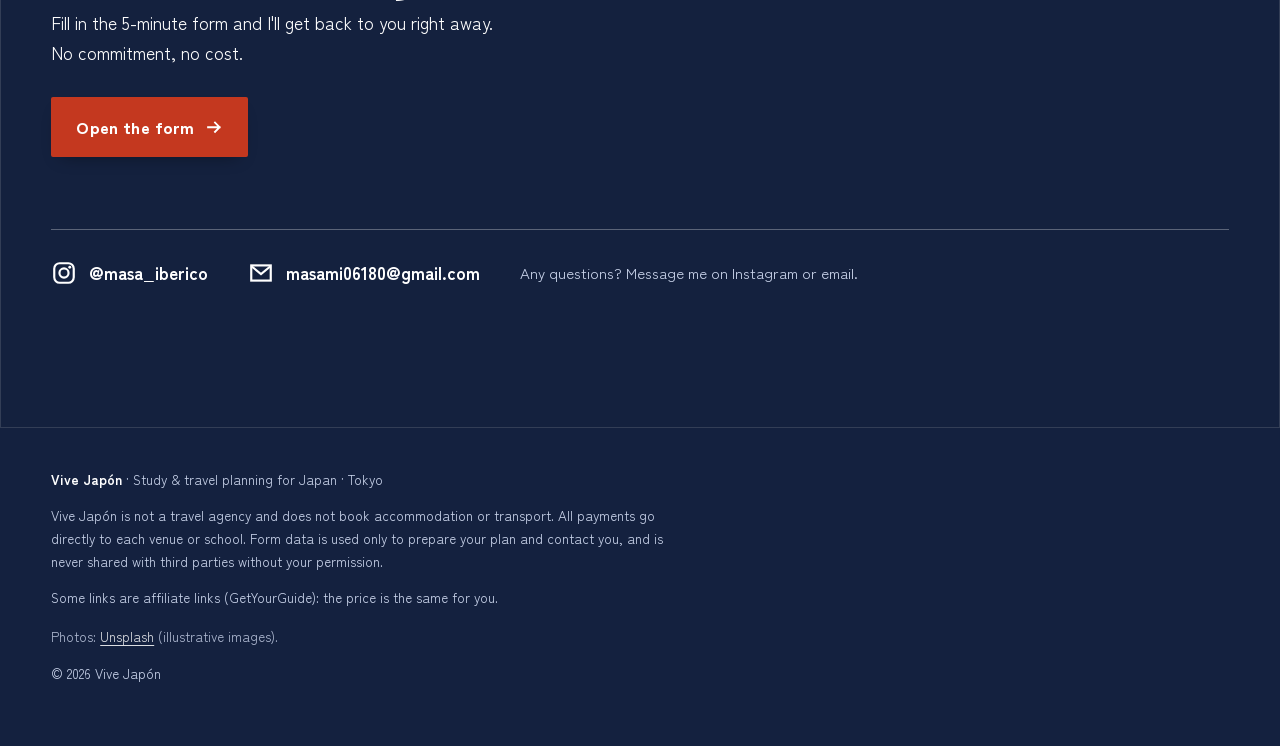
==== commit fed1f39f: "Add Osaka sumo show (1430490) and Abeno Harukas 300 (556505) Co-Authored-By: Claude Opus 5.5 <norepl" ====
--- a/en/index.html
+++ b/en/index.html
@@ -21,11 +21,11 @@
 <link rel="preconnect" href="https://fonts.gstatic.com" crossorigin>
 <link rel="preconnect" href="https://images.unsplash.com">
 <link href="https://fonts.googleapis.com/css2?family=Dela+Gothic+One&family=Zen+Kaku+Gothic+New:wght@400;700;900&display=swap" rel="stylesheet">
-<link rel="stylesheet" href="../assets/style.css?v=20261128d">
+<link rel="stylesheet" href="../assets/style.css?v=20261128e">
 <!-- GetYourGuide Analytics -->
 <script async defer src="https://widget.getyourguide.com/dist/pa.umd.production.min.js" data-gyg-partner-id="FKH3YYZ"></script>
-<script src="../assets/config.js?v=20261128d"></script>
-<script src="../assets/main.js?v=20261128d" defer></script>
+<script src="../assets/config.js?v=20261128e"></script>
+<script src="../assets/main.js?v=20261128e" defer></script>
 </head>
 <body>
 <a class="skip" href="#main">Skip to content</a>
@@ -239,6 +239,28 @@
         </div>
         <div class="tour-widget"><div class="gyg" data-gyg-href="https://widget.getyourguide.com/default/availability.frame" data-gyg-tour-id="1378316" data-gyg-locale-code="en-US" data-gyg-currency="JPY" data-gyg-widget="availability" data-gyg-partner-id="FKH3YYZ"></div></div>
       </article>
+      <article class="tour">
+        <div class="tour-copy fade">
+          <span class="tag">No.05 · Things to do in Osaka</span>
+          <h3>Sumo show in Osaka with former pro wrestlers</h3>
+          <p>If your trip doesn&#x27;t match a tournament, this is the best way to see sumo up close. Former pro wrestlers explain the history and rituals, and if you dare, you can step into the ring!</p>
+          <ul class="ticks"><li><svg aria-hidden="true"><use href="#i-check"/></svg>Also available in Spanish</li><li><svg aria-hidden="true"><use href="#i-check"/></svg>With former pro wrestlers (1.5 hours)</li><li><svg aria-hidden="true"><use href="#i-check"/></svg>Option to step into the ring</li></ul>
+          <p class="tour-note">Choose the language (Spanish or English) when you pick the date and time.</p>
+          <a class="tour-link" href="https://gyg.me/DQ9iFKHi" target="_blank" rel="sponsored noopener">View on GetYourGuide <svg aria-hidden="true"><use href="#i-arrow"/></svg></a>
+        </div>
+        <div class="tour-widget"><div class="gyg" data-gyg-href="https://widget.getyourguide.com/default/availability.frame" data-gyg-tour-id="1430490" data-gyg-locale-code="en-US" data-gyg-currency="JPY" data-gyg-widget="availability" data-gyg-partner-id="FKH3YYZ"></div></div>
+      </article>
+      <article class="tour">
+        <div class="tour-copy fade">
+          <span class="tag">No.06 · Things to do in Osaka</span>
+          <h3>Abeno Harukas 300: Osaka from above</h3>
+          <p>The observatory of Osaka&#x27;s tallest skyscraper, with 360° views. Go at sunset: you see the city by day and watch it light up at night in one visit.</p>
+          <ul class="ticks"><li><svg aria-hidden="true"><use href="#i-check"/></svg>360° panoramic views</li><li><svg aria-hidden="true"><use href="#i-check"/></svg>E-ticket on your phone</li><li><svg aria-hidden="true"><use href="#i-check"/></svg>Right by Tennōji Station</li></ul>
+          
+          <a class="tour-link" href="https://gyg.me/gDllt37v" target="_blank" rel="sponsored noopener">View on GetYourGuide <svg aria-hidden="true"><use href="#i-arrow"/></svg></a>
+        </div>
+        <div class="tour-widget"><div class="gyg" data-gyg-href="https://widget.getyourguide.com/default/availability.frame" data-gyg-tour-id="556505" data-gyg-locale-code="en-US" data-gyg-currency="JPY" data-gyg-widget="availability" data-gyg-partner-id="FKH3YYZ"></div></div>
+      </article>
     </div>
     <div class="tours-foot fade"><a class="btn btn-ghost" href="experiencias/">See all experiences <svg aria-hidden="true"><use href="#i-arrow"/></svg></a><p class="aff">Affiliate links: the price is the same for you, and it supports Vive Japón.</p></div>
   </div>
@@ -284,7 +306,7 @@
 <section class="sec" id="sobre-mi" style="padding-top:0">
   <div class="wrap about">
     <figure class="portrait fade">
-      <img src="../assets/img/masa.png?v=20261128d" alt="Masa, founder of Vive Japón" width="760" height="671" loading="lazy">
+      <img src="../assets/img/masa.png?v=20261128e" alt="Masa, founder of Vive Japón" width="760" height="671" loading="lazy">
       <figcaption><b>Masa</b>Tokyo</figcaption>
     </figure>
     <div class="fade">
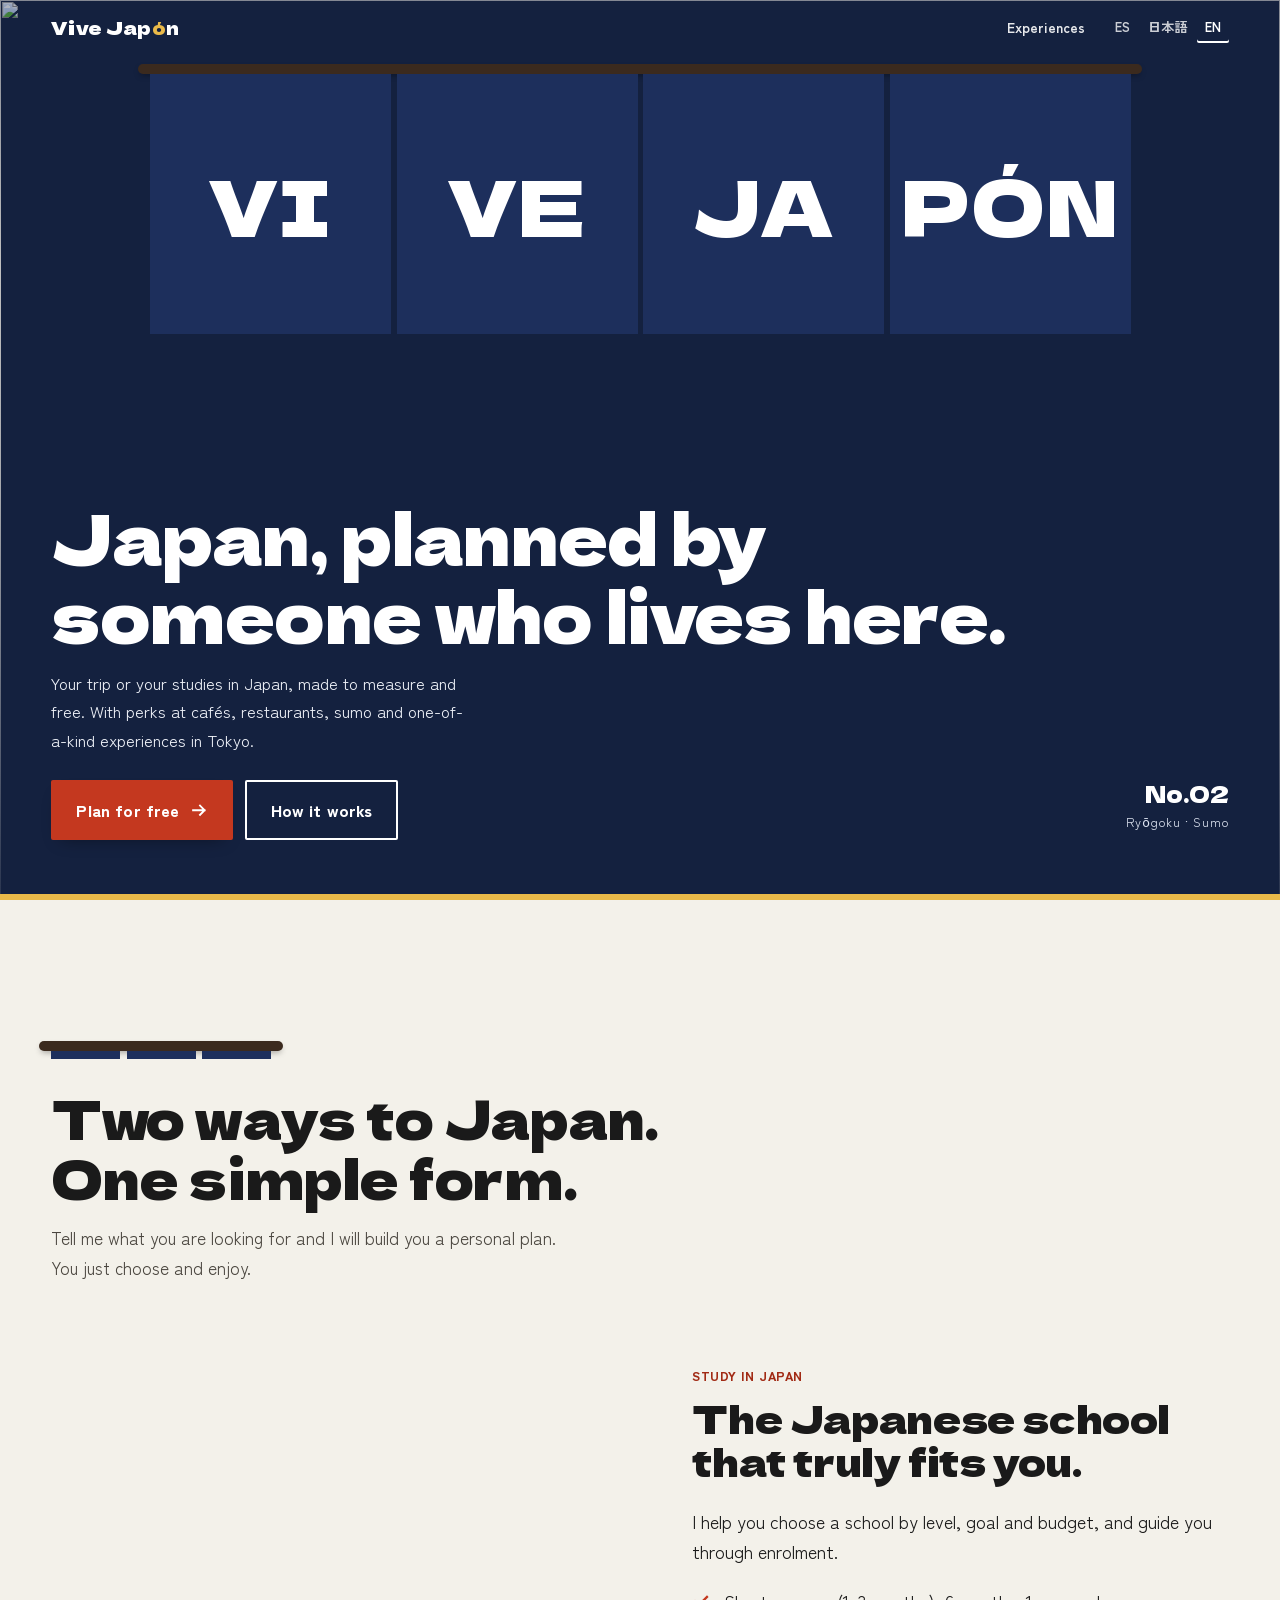
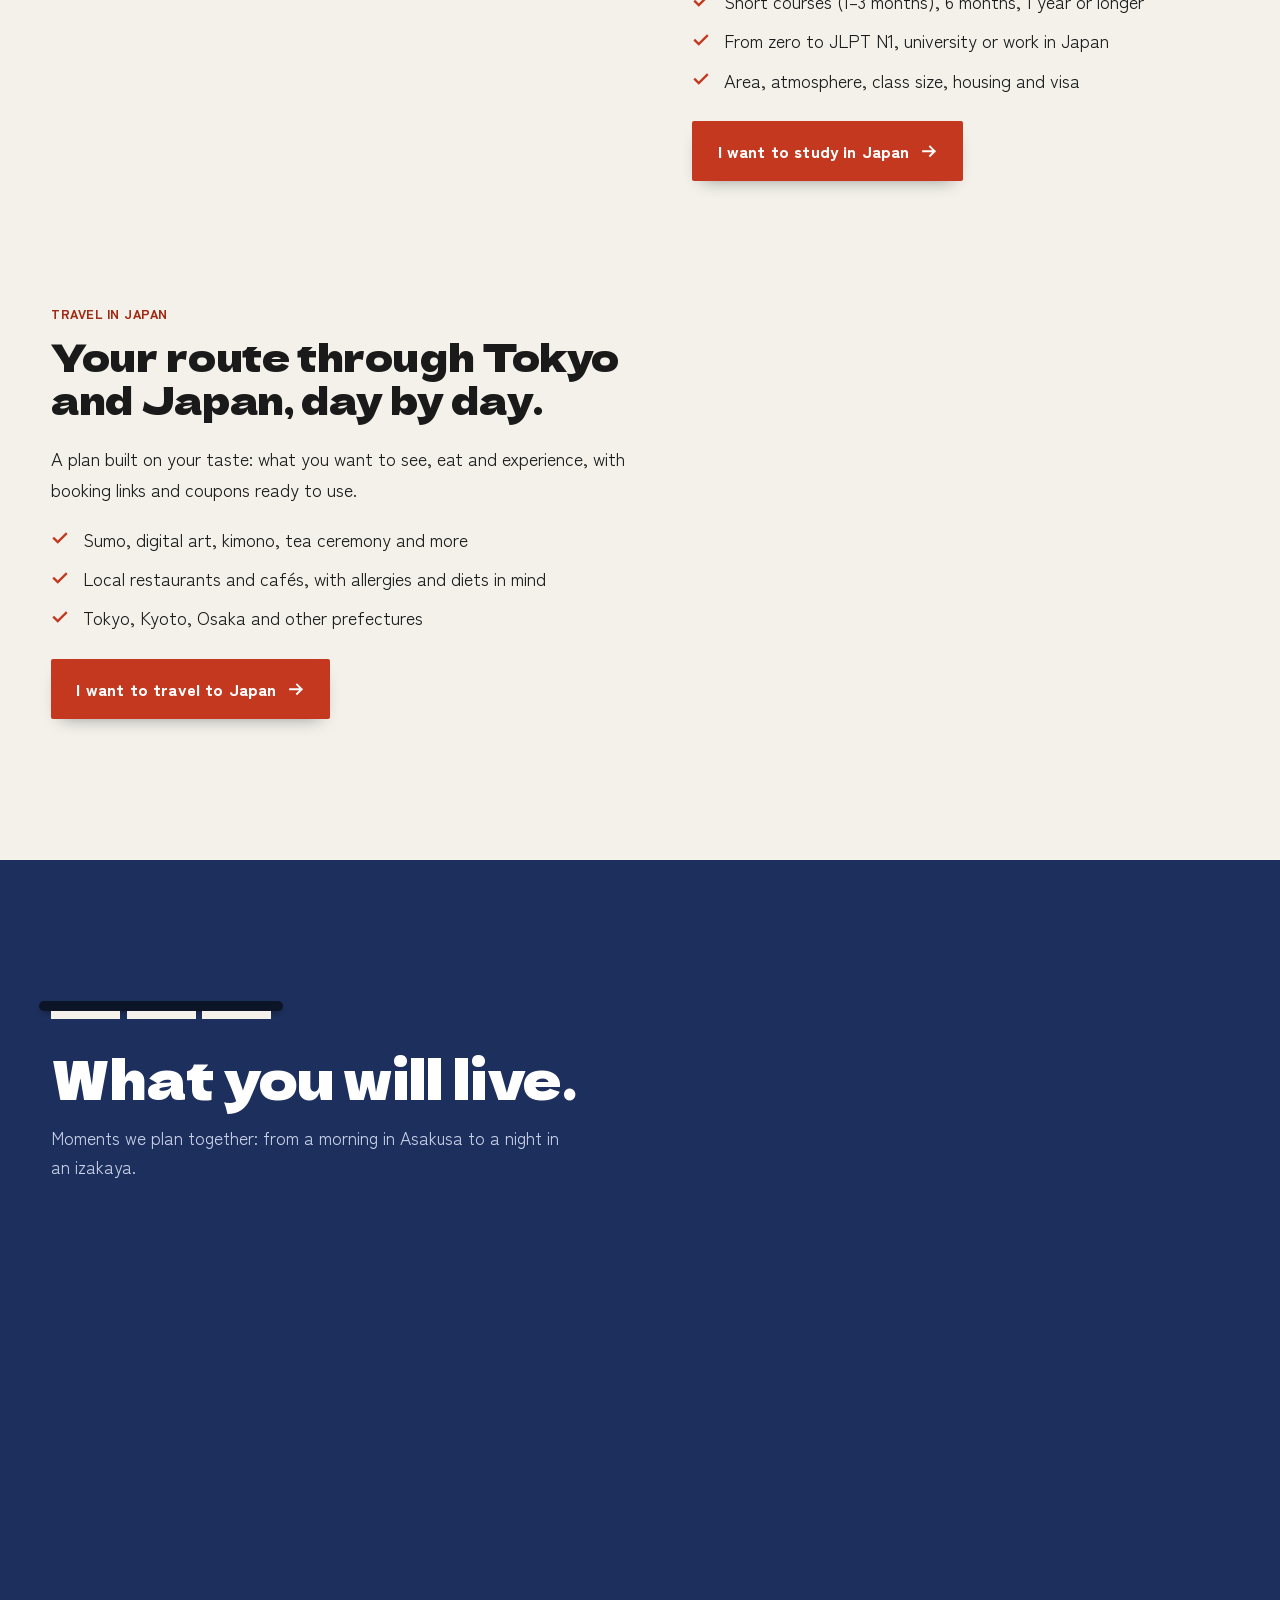
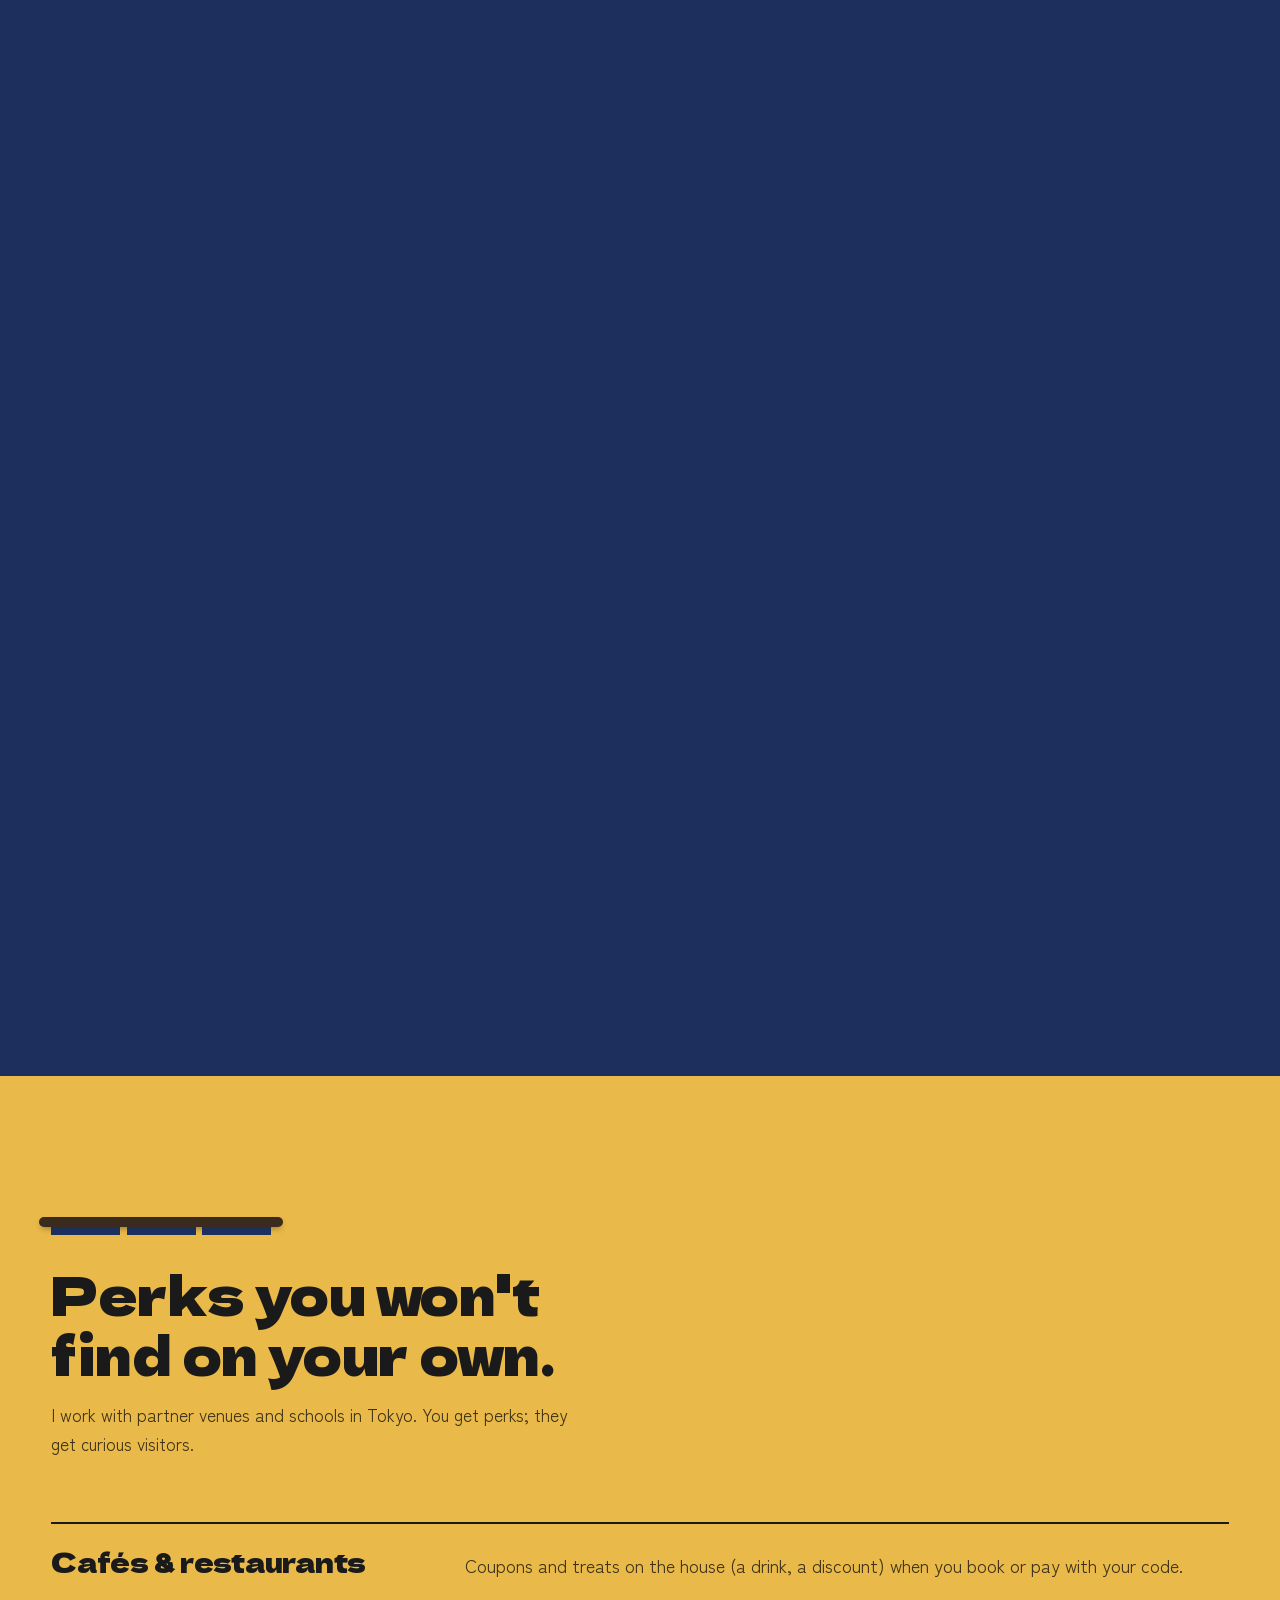
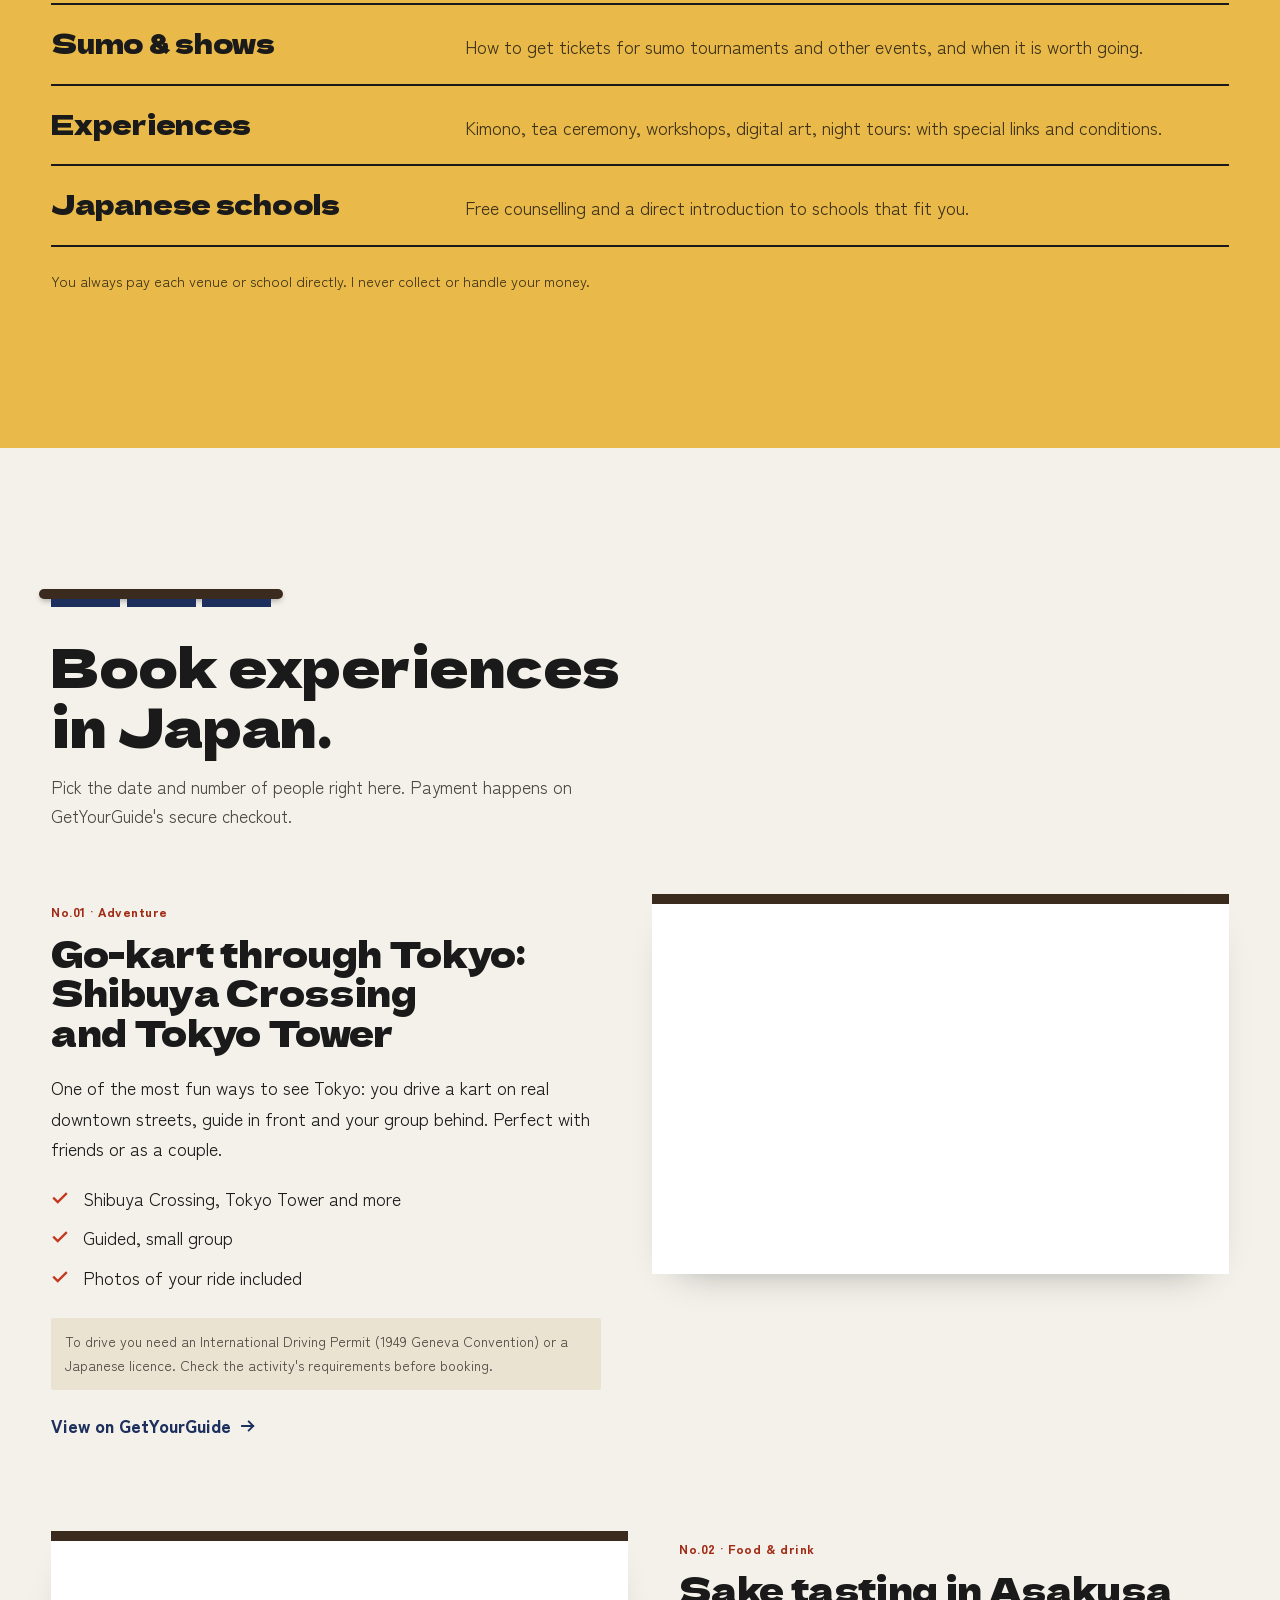
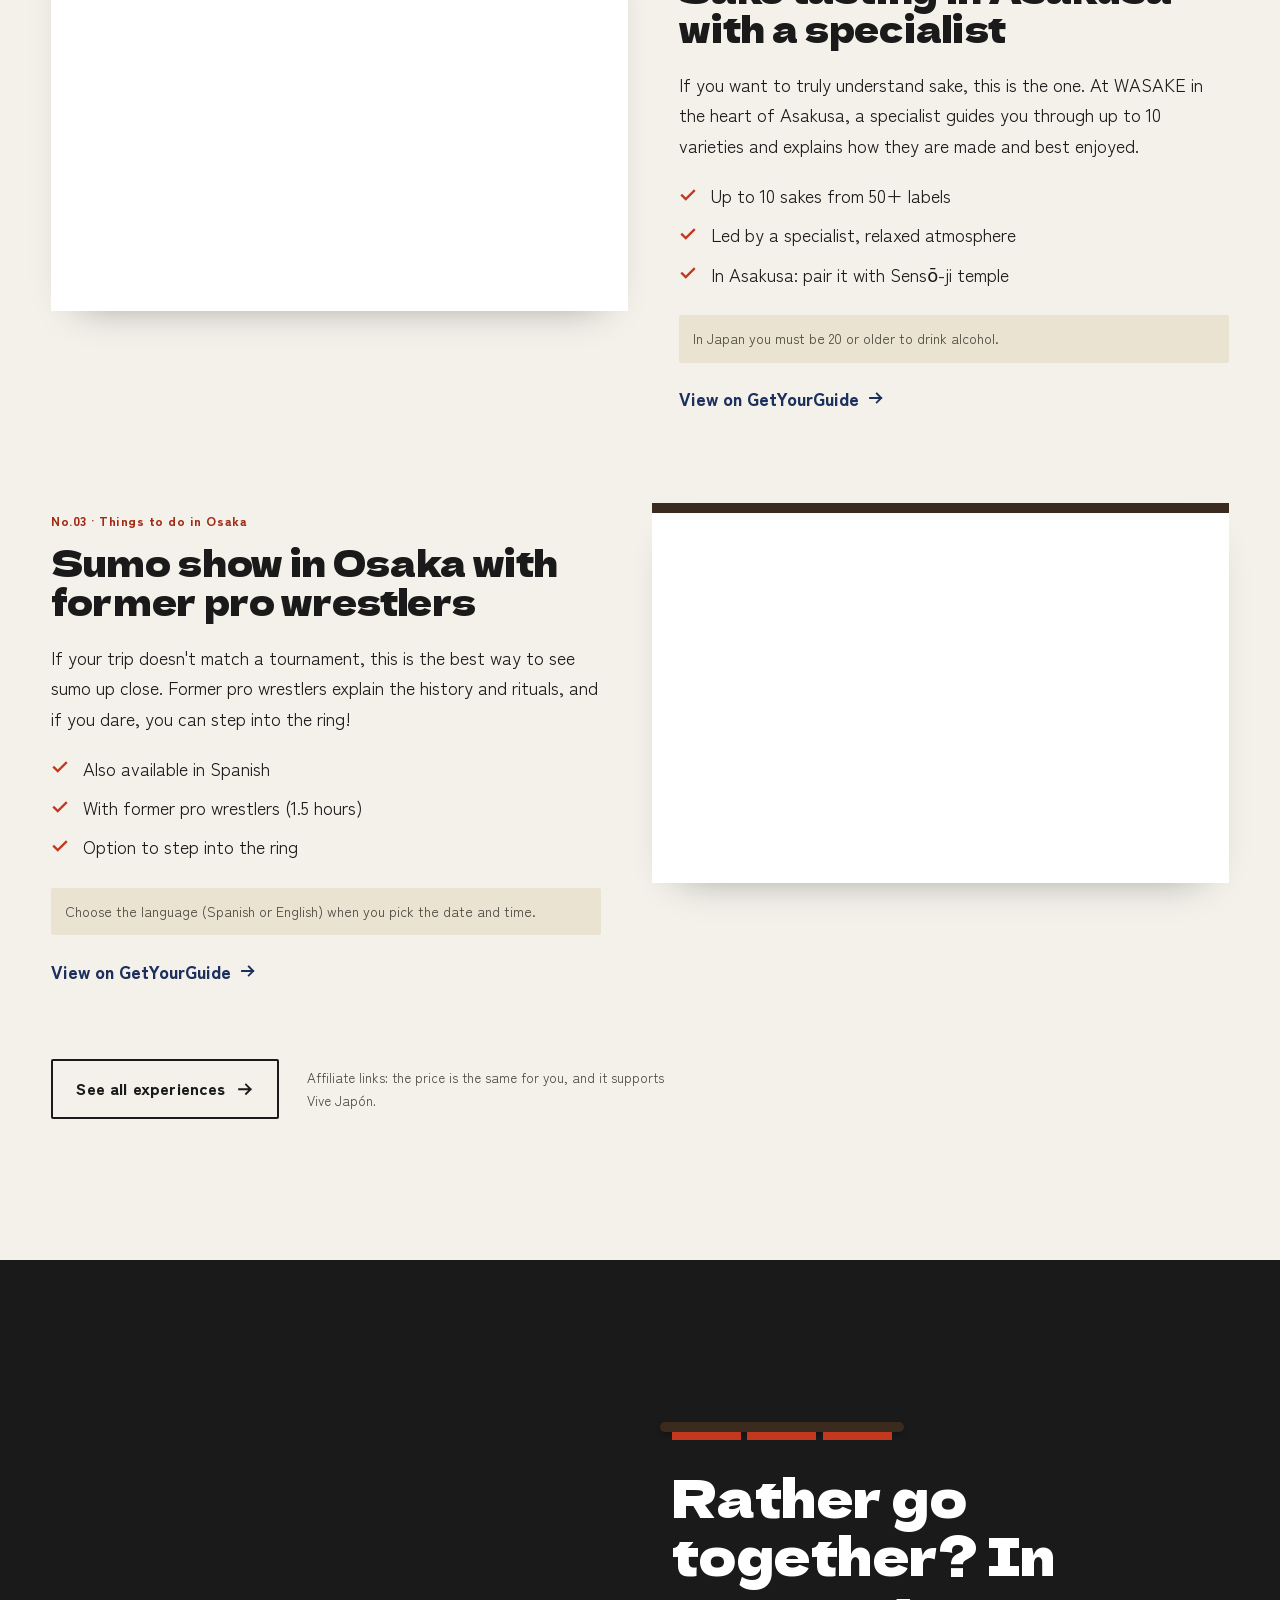
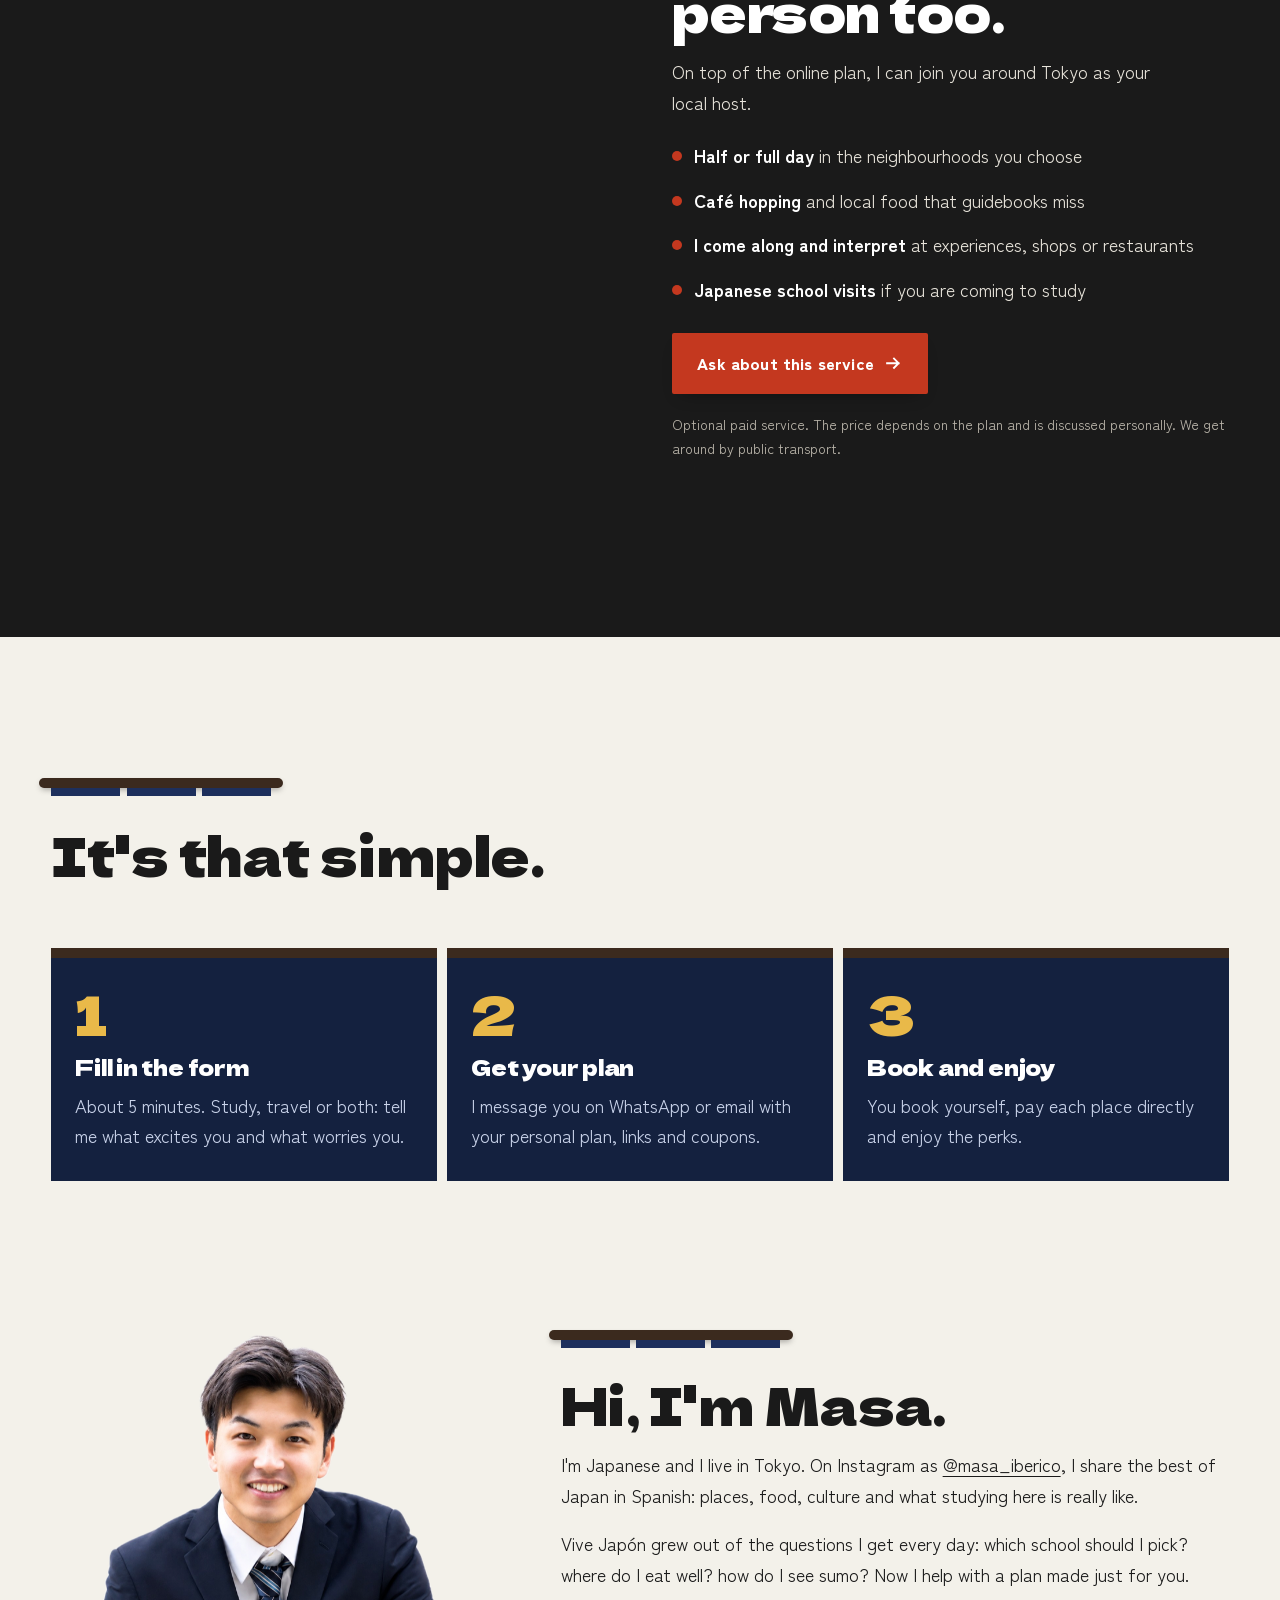
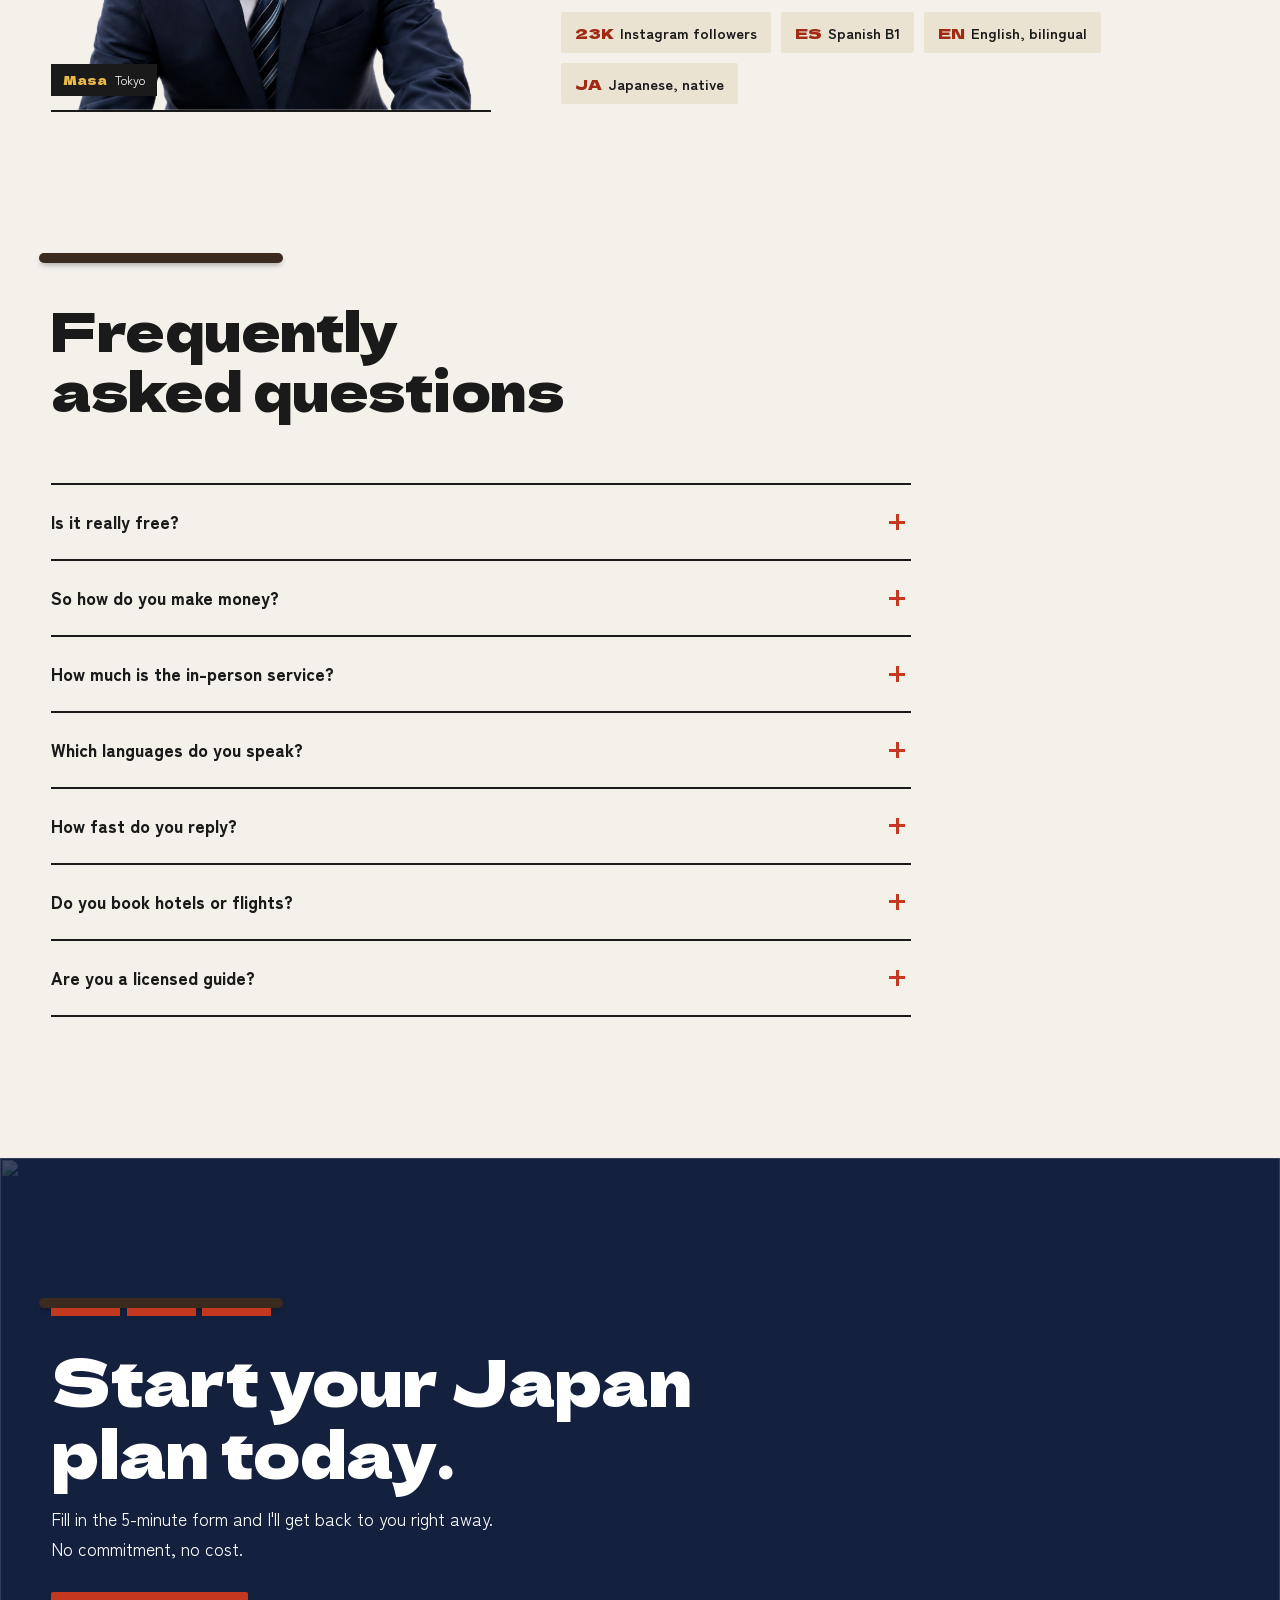
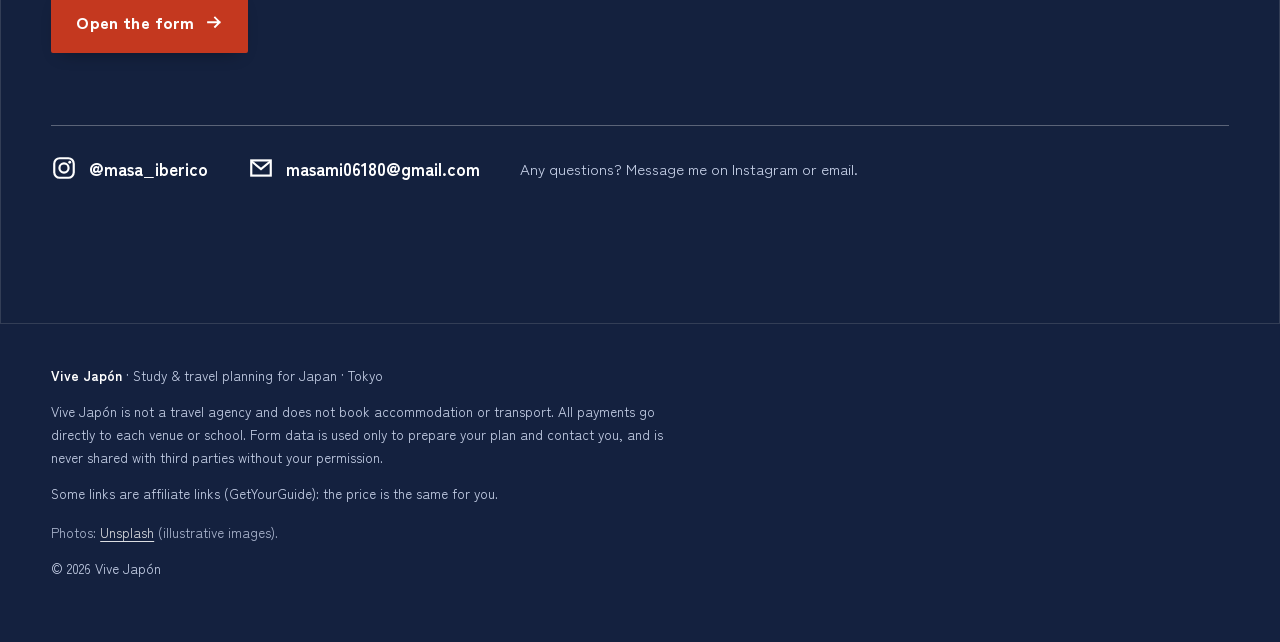
==== commit e6ebe39c: "Home shows 3 featured tours; full list stays on experiencias pages Co-Authored-By: Claude Opus 5.5 <" ====
--- a/en/index.html
+++ b/en/index.html
@@ -219,29 +219,7 @@
       </article>
       <article class="tour">
         <div class="tour-copy fade">
-          <span class="tag">No.03 · Day trips from Osaka</span>
-          <h3>Hiroshima day trip from Osaka by Shinkansen</h3>
-          <p>From Osaka, Hiroshima is one bullet-train ride away. A history expert guides you through the Peace Memorial Park and the A-Bomb Dome: a visit that changes how you see Japan.</p>
-          <ul class="ticks"><li><svg aria-hidden="true"><use href="#i-check"/></svg>Day trip (about 8 hours)</li><li><svg aria-hidden="true"><use href="#i-check"/></svg>Guided by a PhD scholar</li><li><svg aria-hidden="true"><use href="#i-check"/></svg>Peace Memorial Park and A-Bomb Dome</li></ul>
-          <p class="tour-note">Check on the activity page what the price includes (train tickets, meals) and the meeting point in Osaka.</p>
-          <a class="tour-link" href="https://gyg.me/quyy1nMG" target="_blank" rel="sponsored noopener">View on GetYourGuide <svg aria-hidden="true"><use href="#i-arrow"/></svg></a>
-        </div>
-        <div class="tour-widget"><div class="gyg" data-gyg-href="https://widget.getyourguide.com/default/availability.frame" data-gyg-tour-id="1125934" data-gyg-locale-code="en-US" data-gyg-currency="JPY" data-gyg-widget="availability" data-gyg-partner-id="FKH3YYZ"></div></div>
-      </article>
-      <article class="tour">
-        <div class="tour-copy fade">
-          <span class="tag">No.04 · Day trips from Tokyo</span>
-          <h3>Nagano snow monkeys: day trip from Tokyo</h3>
-          <p>Watching monkeys bathe in hot springs surrounded by snow is a sight you only get in Japan. You leave from Shinjuku, have beef sukiyaki for lunch and are back in Tokyo by night, no transport worries.</p>
-          <ul class="ticks"><li><svg aria-hidden="true"><use href="#i-check"/></svg>Jigokudani Monkey Park</li><li><svg aria-hidden="true"><use href="#i-check"/></svg>Beef sukiyaki lunch</li><li><svg aria-hidden="true"><use href="#i-check"/></svg>Round trip from Shinjuku (about 12 hours)</li></ul>
-          <p class="tour-note">For snow, December to March is best. You walk a mountain trail to the park: bring comfortable shoes, and warm clothes in winter.</p>
-          <a class="tour-link" href="https://gyg.me/GDWQ0nve" target="_blank" rel="sponsored noopener">View on GetYourGuide <svg aria-hidden="true"><use href="#i-arrow"/></svg></a>
-        </div>
-        <div class="tour-widget"><div class="gyg" data-gyg-href="https://widget.getyourguide.com/default/availability.frame" data-gyg-tour-id="1378316" data-gyg-locale-code="en-US" data-gyg-currency="JPY" data-gyg-widget="availability" data-gyg-partner-id="FKH3YYZ"></div></div>
-      </article>
-      <article class="tour">
-        <div class="tour-copy fade">
-          <span class="tag">No.05 · Things to do in Osaka</span>
+          <span class="tag">No.03 · Things to do in Osaka</span>
           <h3>Sumo show in Osaka with former pro wrestlers</h3>
           <p>If your trip doesn&#x27;t match a tournament, this is the best way to see sumo up close. Former pro wrestlers explain the history and rituals, and if you dare, you can step into the ring!</p>
           <ul class="ticks"><li><svg aria-hidden="true"><use href="#i-check"/></svg>Also available in Spanish</li><li><svg aria-hidden="true"><use href="#i-check"/></svg>With former pro wrestlers (1.5 hours)</li><li><svg aria-hidden="true"><use href="#i-check"/></svg>Option to step into the ring</li></ul>
@@ -249,17 +227,6 @@
           <a class="tour-link" href="https://gyg.me/DQ9iFKHi" target="_blank" rel="sponsored noopener">View on GetYourGuide <svg aria-hidden="true"><use href="#i-arrow"/></svg></a>
         </div>
         <div class="tour-widget"><div class="gyg" data-gyg-href="https://widget.getyourguide.com/default/availability.frame" data-gyg-tour-id="1430490" data-gyg-locale-code="en-US" data-gyg-currency="JPY" data-gyg-widget="availability" data-gyg-partner-id="FKH3YYZ"></div></div>
-      </article>
-      <article class="tour">
-        <div class="tour-copy fade">
-          <span class="tag">No.06 · Things to do in Osaka</span>
-          <h3>Abeno Harukas 300: Osaka from above</h3>
-          <p>The observatory of Osaka&#x27;s tallest skyscraper, with 360° views. Go at sunset: you see the city by day and watch it light up at night in one visit.</p>
-          <ul class="ticks"><li><svg aria-hidden="true"><use href="#i-check"/></svg>360° panoramic views</li><li><svg aria-hidden="true"><use href="#i-check"/></svg>E-ticket on your phone</li><li><svg aria-hidden="true"><use href="#i-check"/></svg>Right by Tennōji Station</li></ul>
-          
-          <a class="tour-link" href="https://gyg.me/gDllt37v" target="_blank" rel="sponsored noopener">View on GetYourGuide <svg aria-hidden="true"><use href="#i-arrow"/></svg></a>
-        </div>
-        <div class="tour-widget"><div class="gyg" data-gyg-href="https://widget.getyourguide.com/default/availability.frame" data-gyg-tour-id="556505" data-gyg-locale-code="en-US" data-gyg-currency="JPY" data-gyg-widget="availability" data-gyg-partner-id="FKH3YYZ"></div></div>
       </article>
     </div>
     <div class="tours-foot fade"><a class="btn btn-ghost" href="experiencias/">See all experiences <svg aria-hidden="true"><use href="#i-arrow"/></svg></a><p class="aff">Affiliate links: the price is the same for you, and it supports Vive Japón.</p></div>
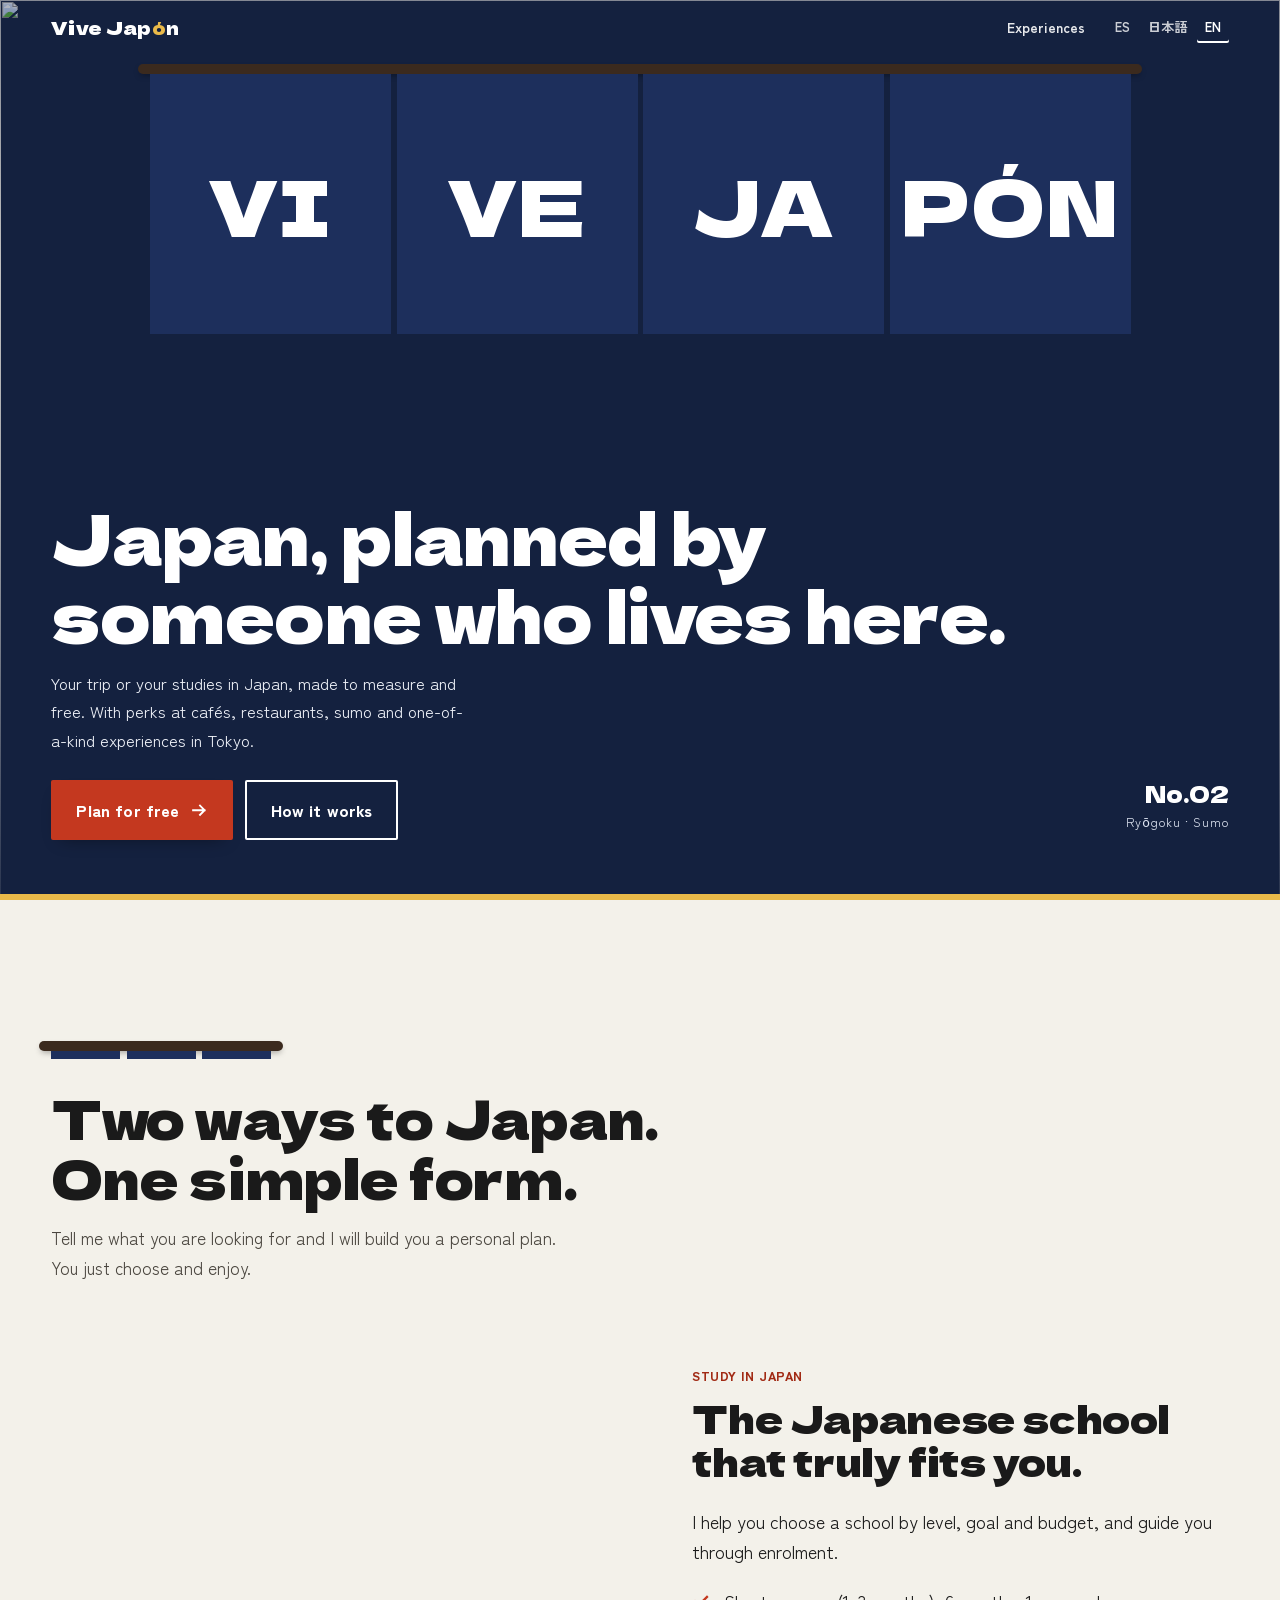
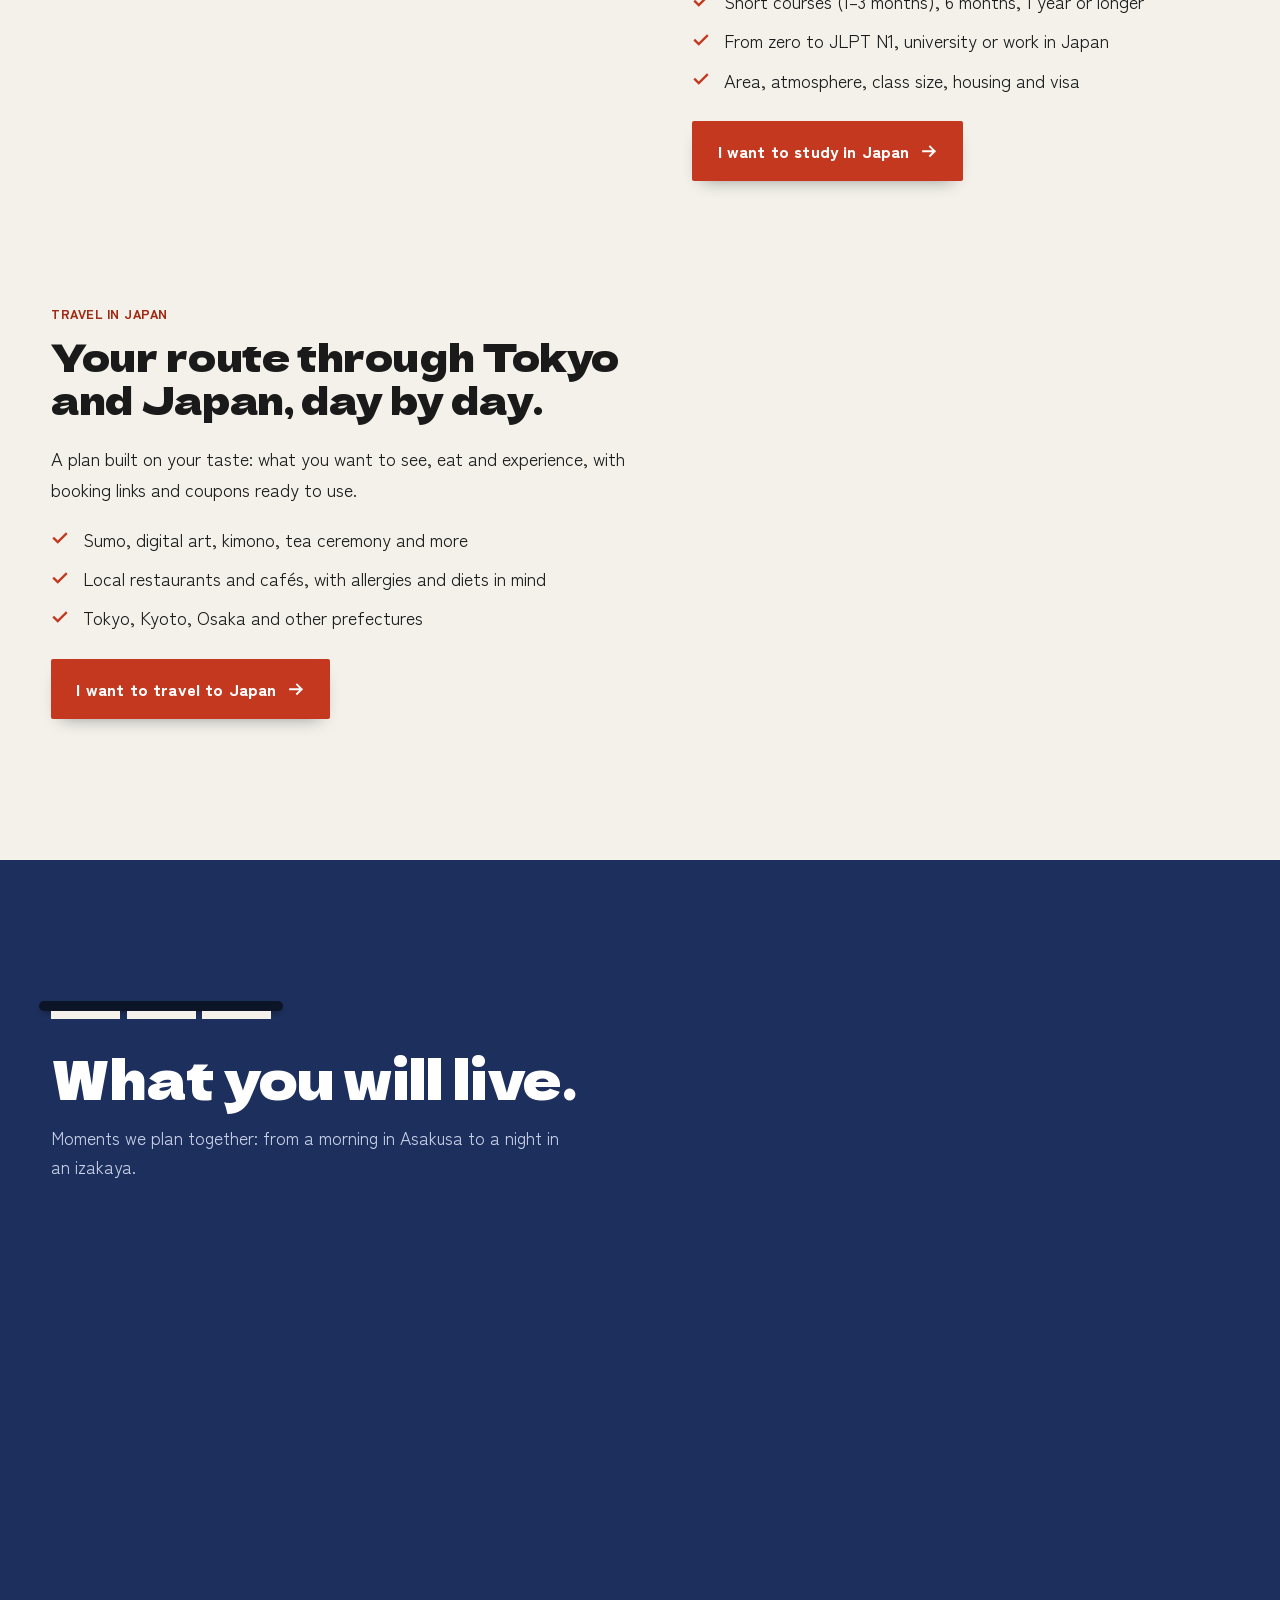
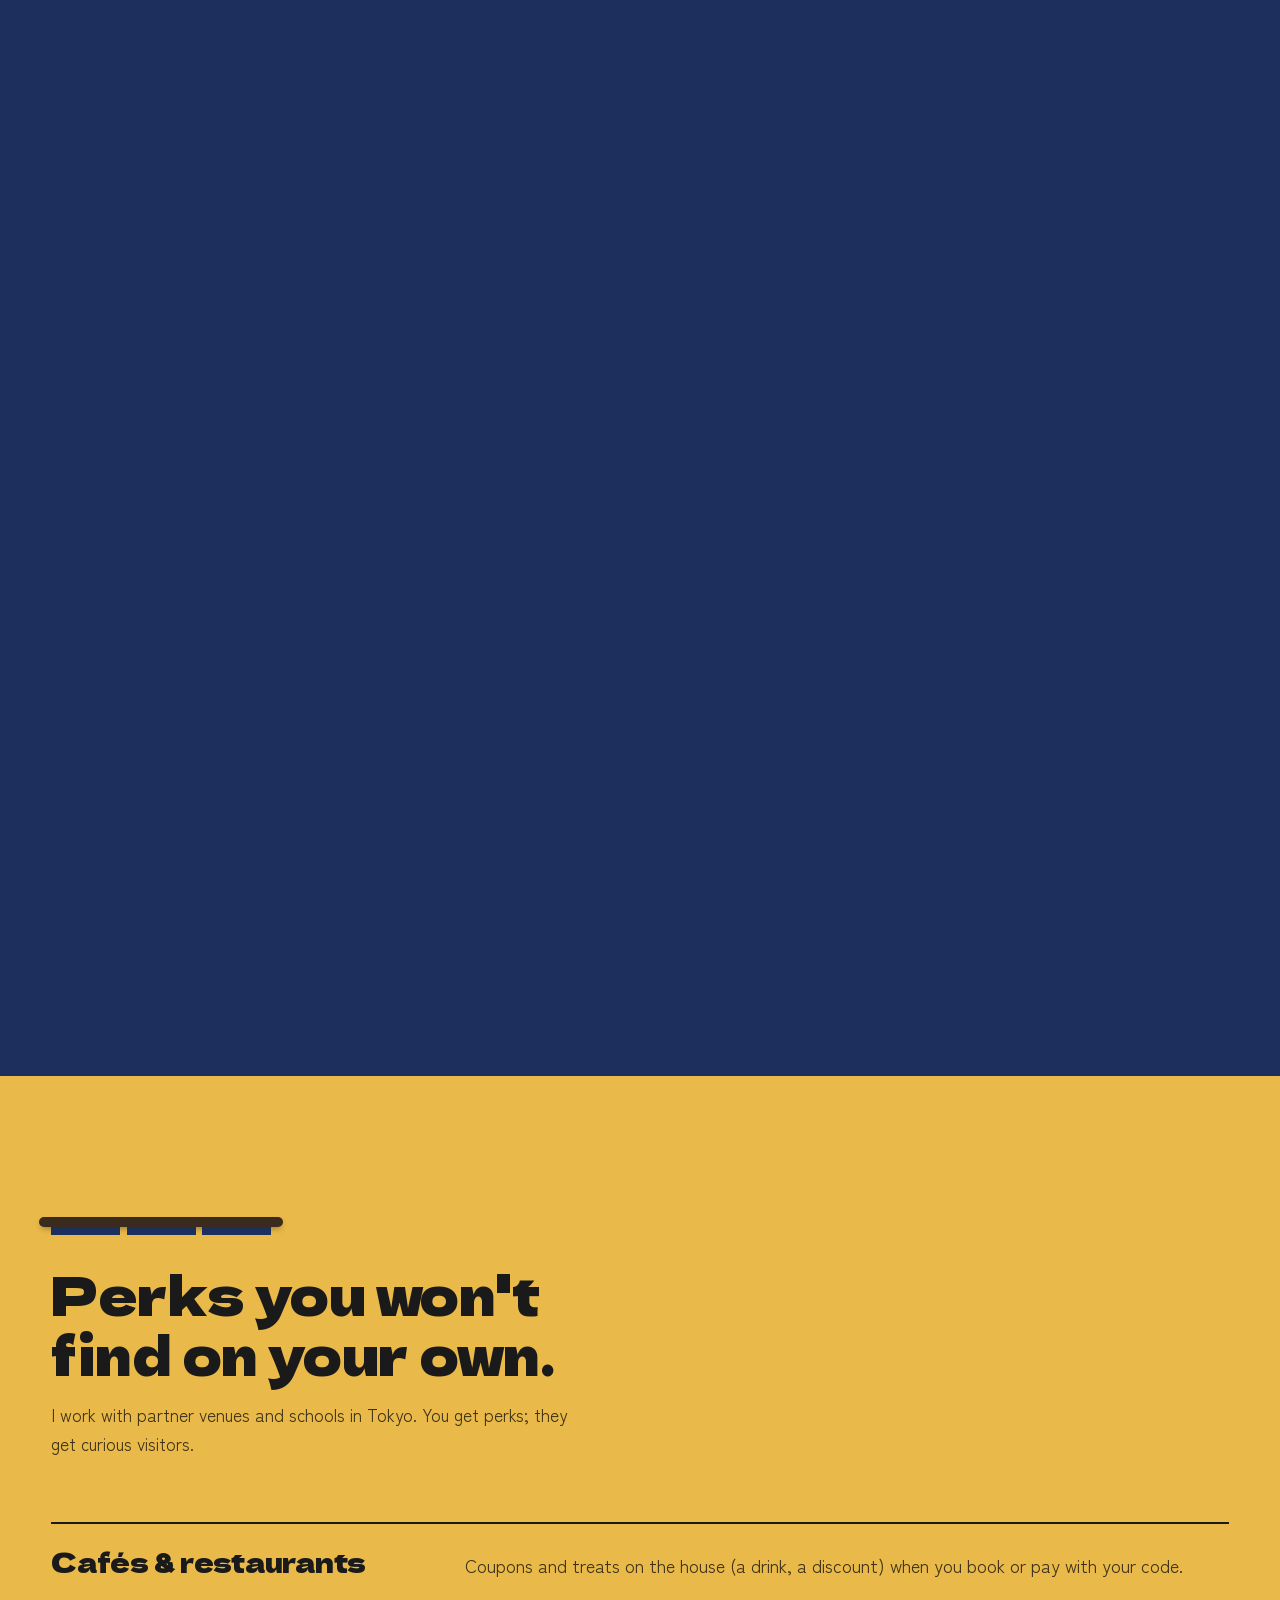
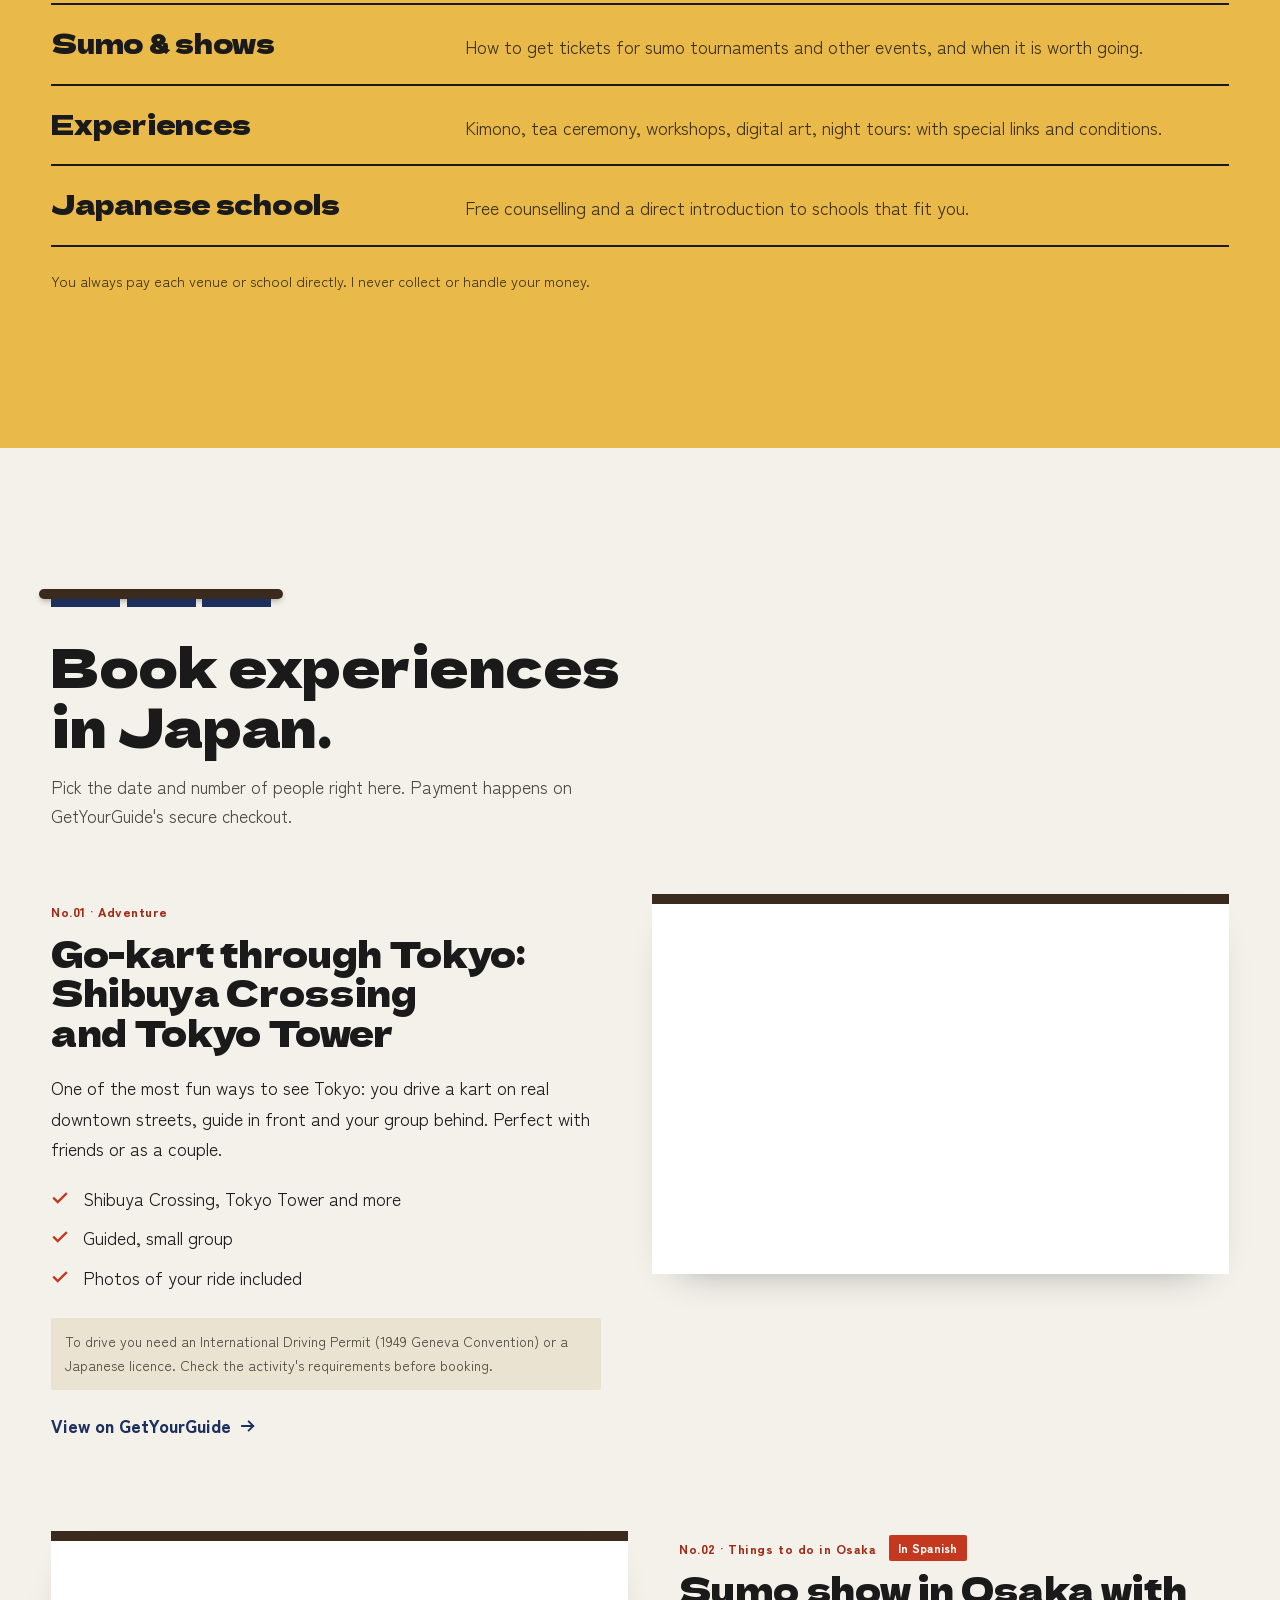
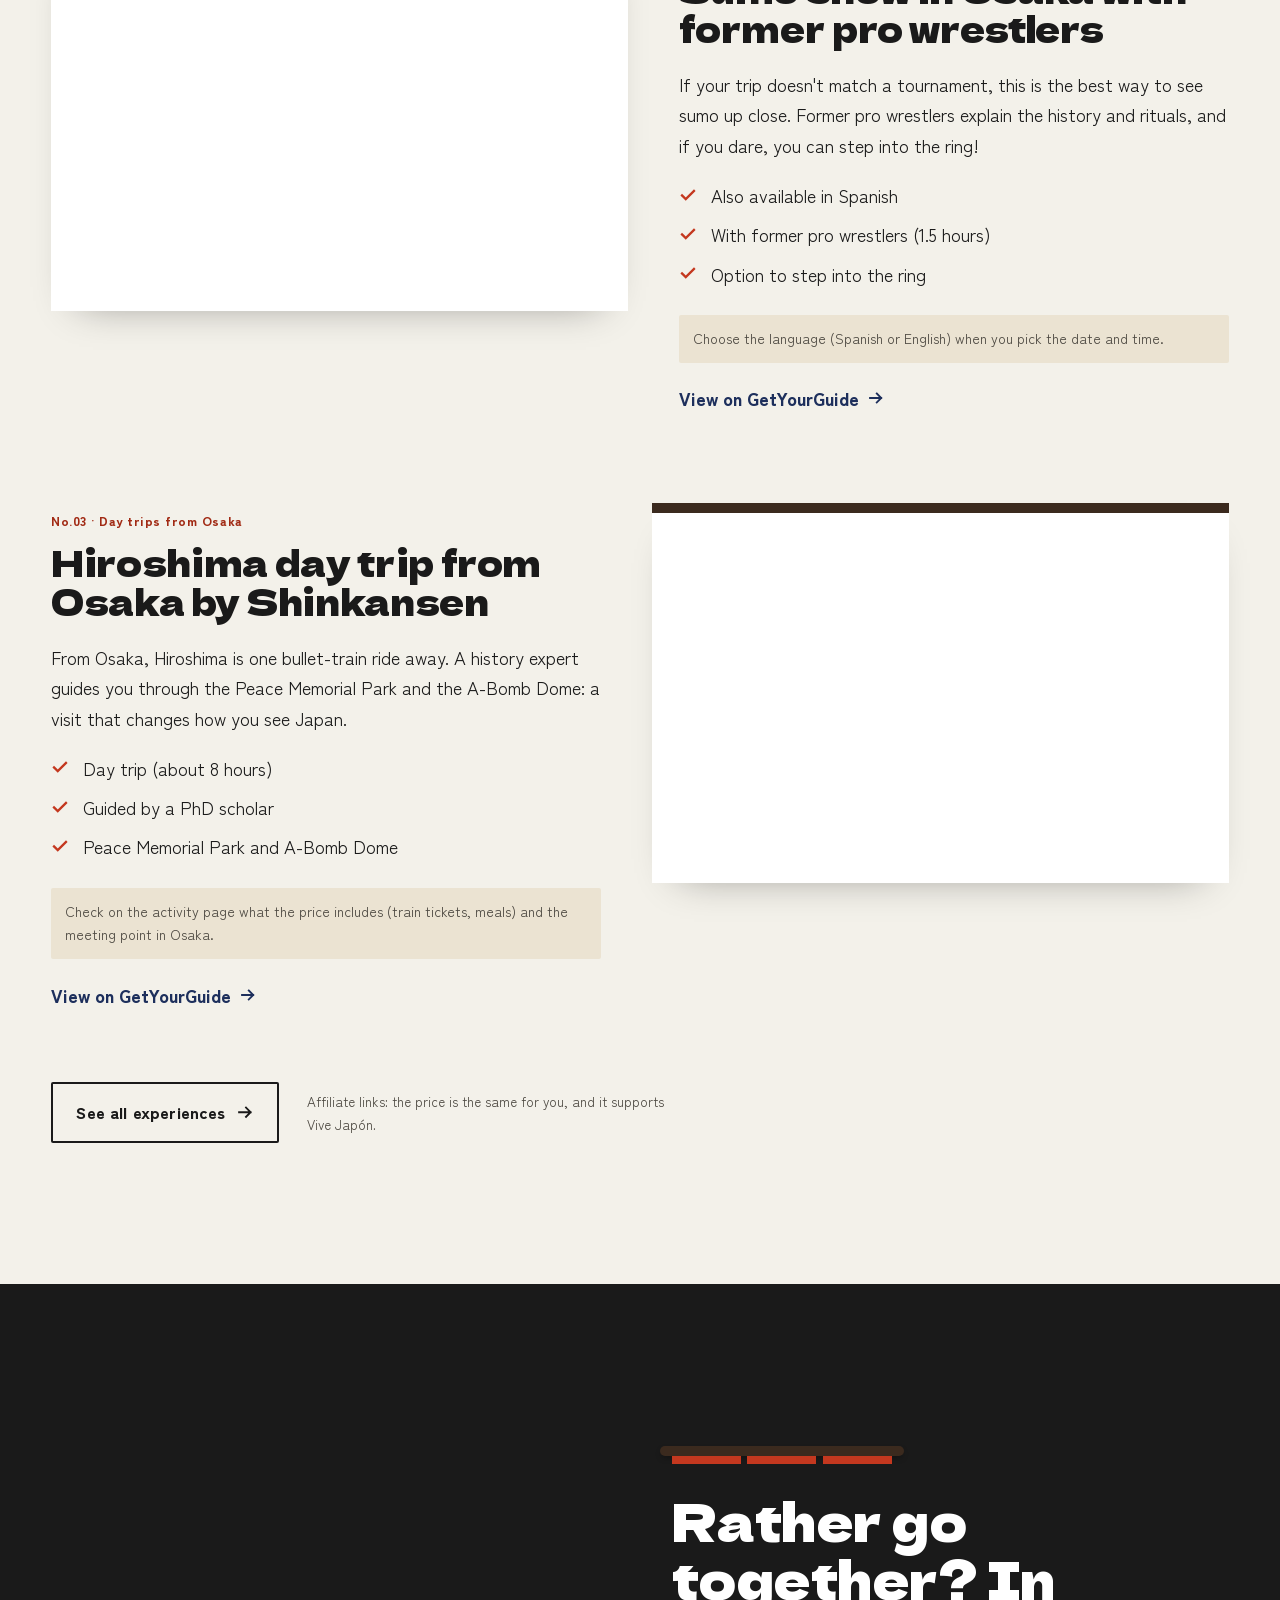
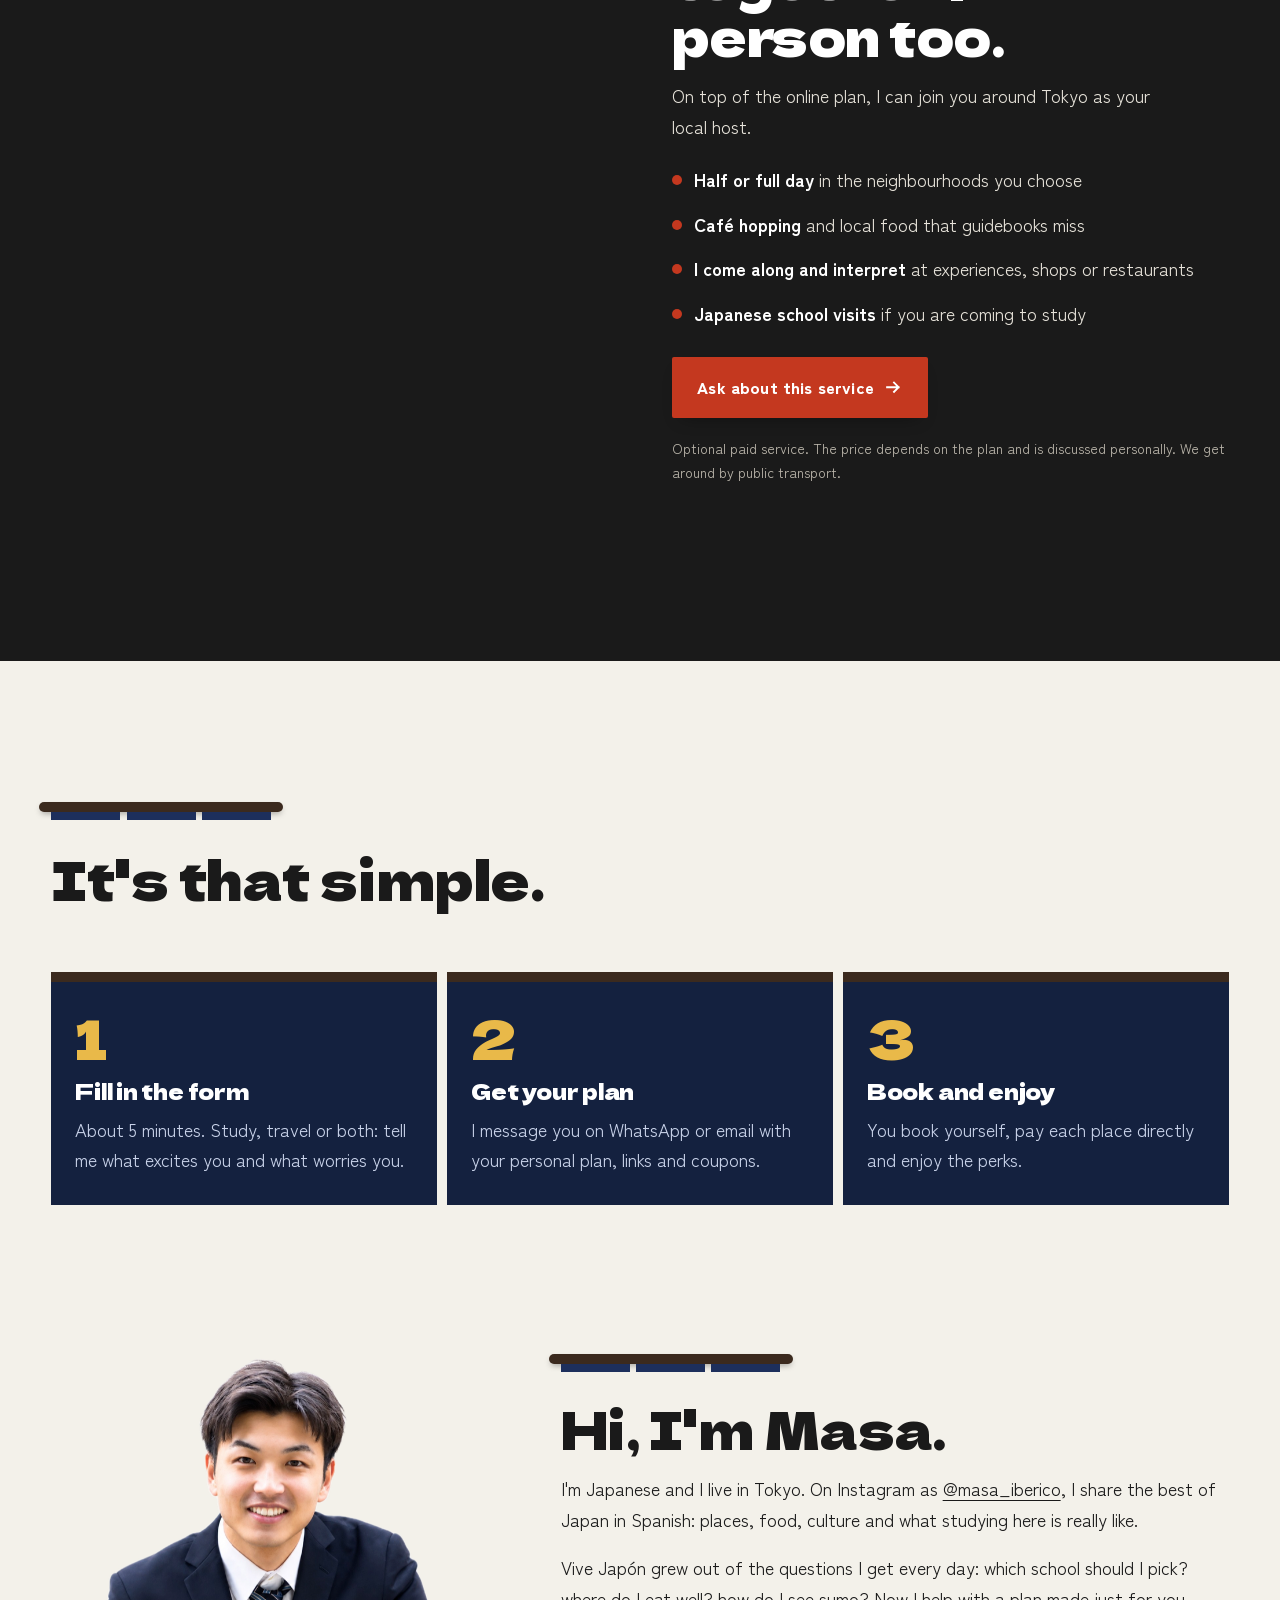
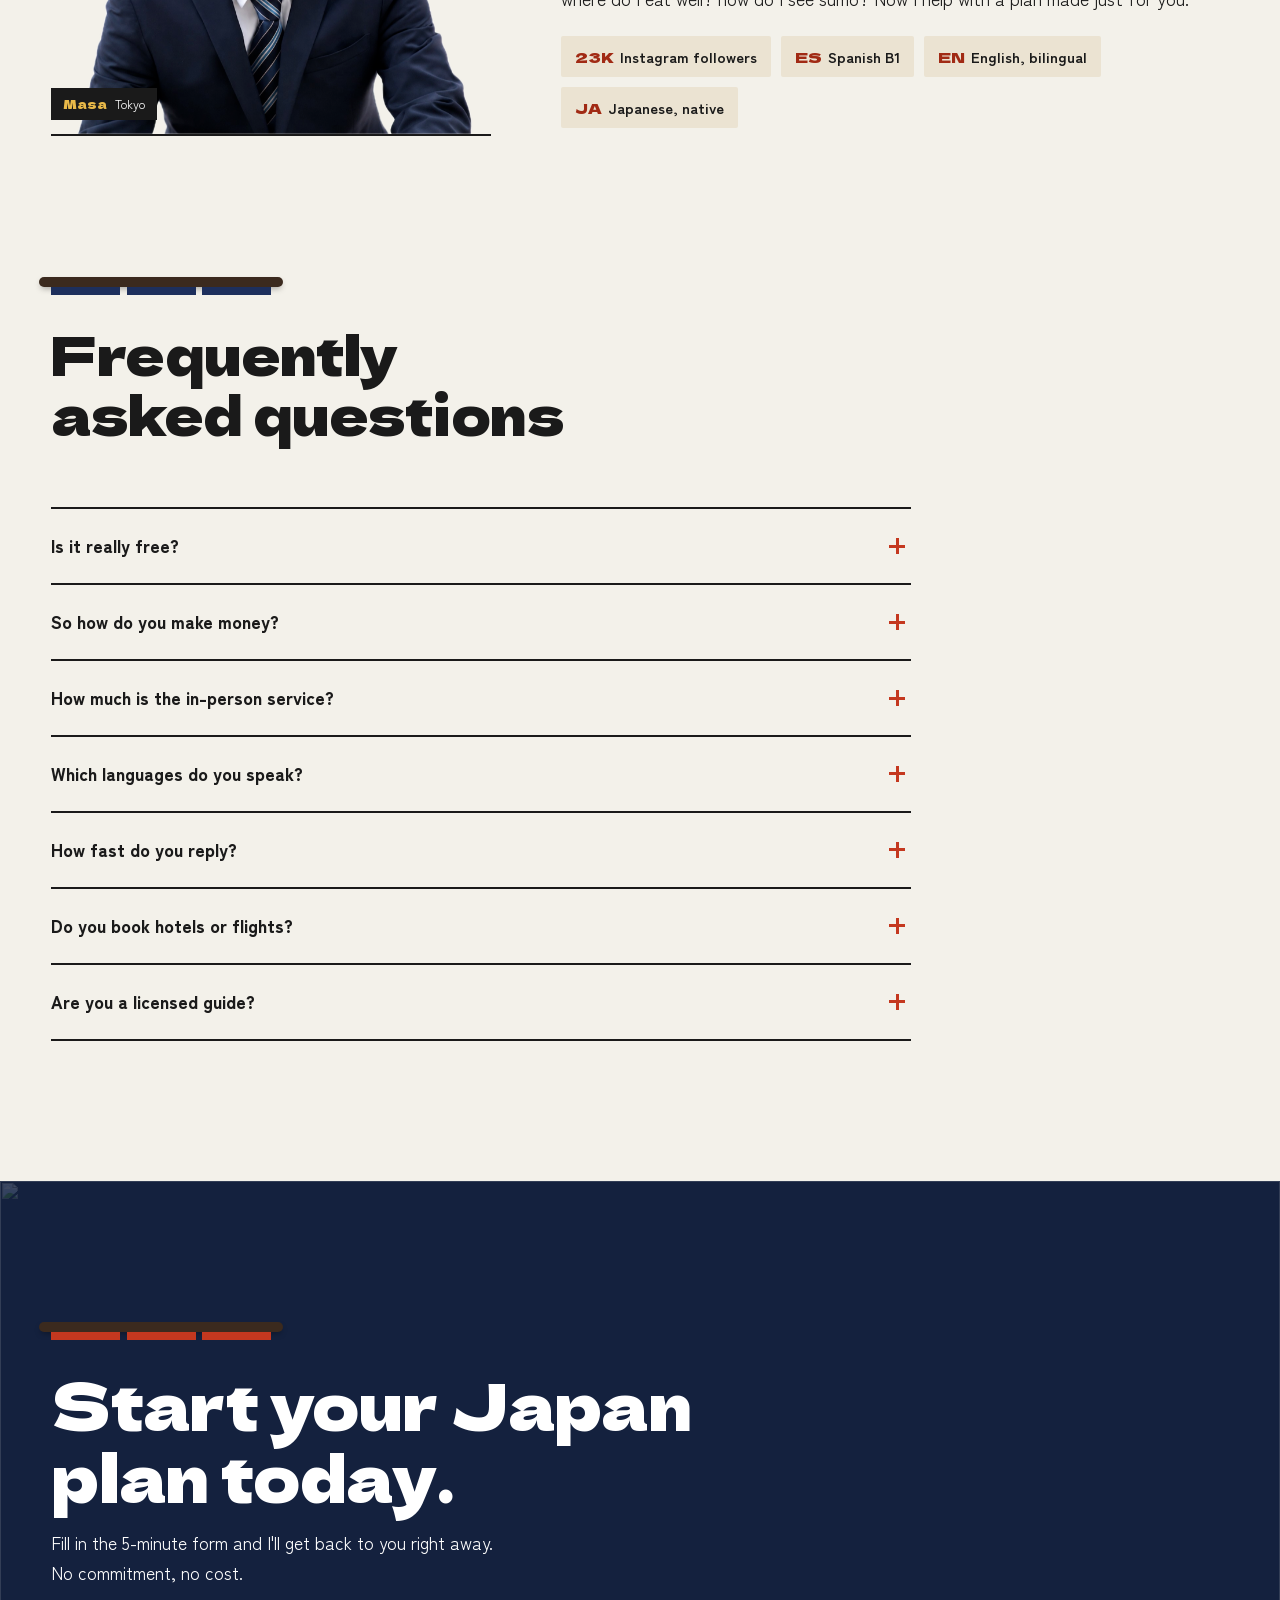
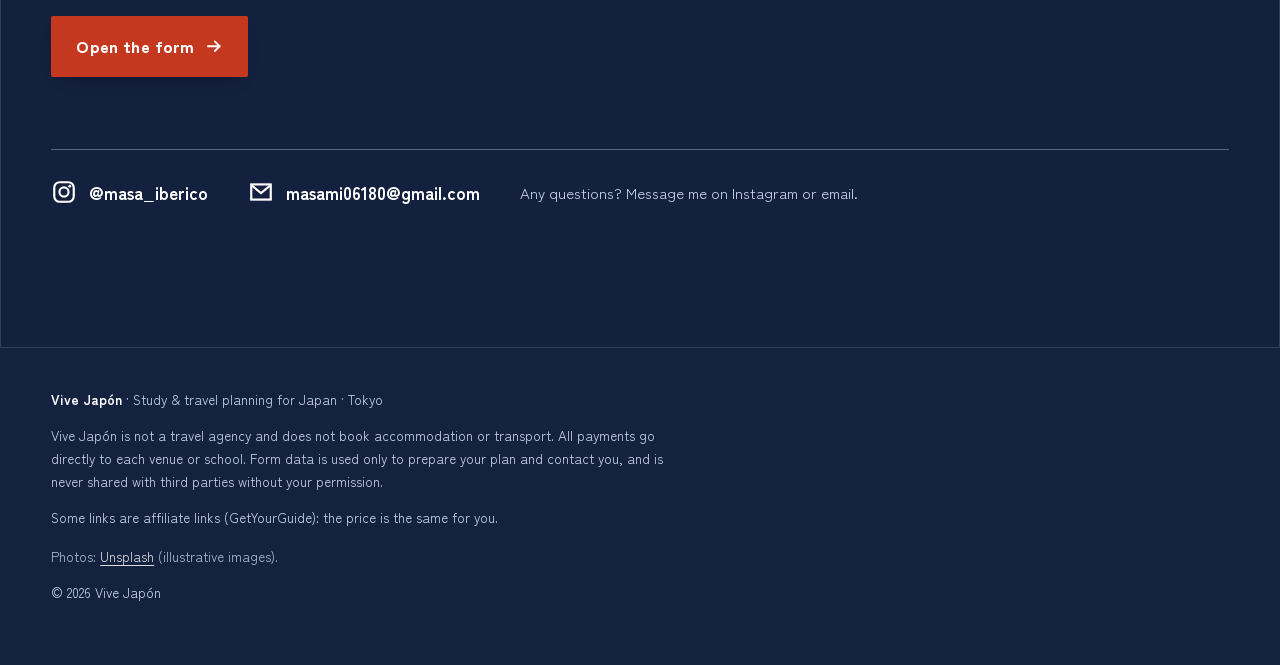
==== commit c8d08613: "Home top 3: kart, Osaka sumo (Spanish), Hiroshima; add Spanish badge Co-Authored-By: Claude Opus 5.5" ====
--- a/en/index.html
+++ b/en/index.html
@@ -21,11 +21,11 @@
 <link rel="preconnect" href="https://fonts.gstatic.com" crossorigin>
 <link rel="preconnect" href="https://images.unsplash.com">
 <link href="https://fonts.googleapis.com/css2?family=Dela+Gothic+One&family=Zen+Kaku+Gothic+New:wght@400;700;900&display=swap" rel="stylesheet">
-<link rel="stylesheet" href="../assets/style.css?v=20261128e">
+<link rel="stylesheet" href="../assets/style.css?v=20261128g">
 <!-- GetYourGuide Analytics -->
 <script async defer src="https://widget.getyourguide.com/dist/pa.umd.production.min.js" data-gyg-partner-id="FKH3YYZ"></script>
-<script src="../assets/config.js?v=20261128e"></script>
-<script src="../assets/main.js?v=20261128e" defer></script>
+<script src="../assets/config.js?v=20261128g"></script>
+<script src="../assets/main.js?v=20261128g" defer></script>
 </head>
 <body>
 <a class="skip" href="#main">Skip to content</a>
@@ -208,18 +208,7 @@
       </article>
       <article class="tour">
         <div class="tour-copy fade">
-          <span class="tag">No.02 · Food &amp; drink</span>
-          <h3>Sake tasting in Asakusa with a specialist</h3>
-          <p>If you want to truly understand sake, this is the one. At WASAKE in the heart of Asakusa, a specialist guides you through up to 10 varieties and explains how they are made and best enjoyed.</p>
-          <ul class="ticks"><li><svg aria-hidden="true"><use href="#i-check"/></svg>Up to 10 sakes from 50+ labels</li><li><svg aria-hidden="true"><use href="#i-check"/></svg>Led by a specialist, relaxed atmosphere</li><li><svg aria-hidden="true"><use href="#i-check"/></svg>In Asakusa: pair it with Sensō-ji temple</li></ul>
-          <p class="tour-note">In Japan you must be 20 or older to drink alcohol.</p>
-          <a class="tour-link" href="https://gyg.me/eQ5mTrHC" target="_blank" rel="sponsored noopener">View on GetYourGuide <svg aria-hidden="true"><use href="#i-arrow"/></svg></a>
-        </div>
-        <div class="tour-widget"><div class="gyg" data-gyg-href="https://widget.getyourguide.com/default/availability.frame" data-gyg-tour-id="927754" data-gyg-locale-code="en-US" data-gyg-currency="JPY" data-gyg-widget="availability" data-gyg-partner-id="FKH3YYZ"></div></div>
-      </article>
-      <article class="tour">
-        <div class="tour-copy fade">
-          <span class="tag">No.03 · Things to do in Osaka</span>
+          <span class="tag">No.02 · Things to do in Osaka</span> <span class="es-badge">In Spanish</span>
           <h3>Sumo show in Osaka with former pro wrestlers</h3>
           <p>If your trip doesn&#x27;t match a tournament, this is the best way to see sumo up close. Former pro wrestlers explain the history and rituals, and if you dare, you can step into the ring!</p>
           <ul class="ticks"><li><svg aria-hidden="true"><use href="#i-check"/></svg>Also available in Spanish</li><li><svg aria-hidden="true"><use href="#i-check"/></svg>With former pro wrestlers (1.5 hours)</li><li><svg aria-hidden="true"><use href="#i-check"/></svg>Option to step into the ring</li></ul>
@@ -227,6 +216,17 @@
           <a class="tour-link" href="https://gyg.me/DQ9iFKHi" target="_blank" rel="sponsored noopener">View on GetYourGuide <svg aria-hidden="true"><use href="#i-arrow"/></svg></a>
         </div>
         <div class="tour-widget"><div class="gyg" data-gyg-href="https://widget.getyourguide.com/default/availability.frame" data-gyg-tour-id="1430490" data-gyg-locale-code="en-US" data-gyg-currency="JPY" data-gyg-widget="availability" data-gyg-partner-id="FKH3YYZ"></div></div>
+      </article>
+      <article class="tour">
+        <div class="tour-copy fade">
+          <span class="tag">No.03 · Day trips from Osaka</span>
+          <h3>Hiroshima day trip from Osaka by Shinkansen</h3>
+          <p>From Osaka, Hiroshima is one bullet-train ride away. A history expert guides you through the Peace Memorial Park and the A-Bomb Dome: a visit that changes how you see Japan.</p>
+          <ul class="ticks"><li><svg aria-hidden="true"><use href="#i-check"/></svg>Day trip (about 8 hours)</li><li><svg aria-hidden="true"><use href="#i-check"/></svg>Guided by a PhD scholar</li><li><svg aria-hidden="true"><use href="#i-check"/></svg>Peace Memorial Park and A-Bomb Dome</li></ul>
+          <p class="tour-note">Check on the activity page what the price includes (train tickets, meals) and the meeting point in Osaka.</p>
+          <a class="tour-link" href="https://gyg.me/quyy1nMG" target="_blank" rel="sponsored noopener">View on GetYourGuide <svg aria-hidden="true"><use href="#i-arrow"/></svg></a>
+        </div>
+        <div class="tour-widget"><div class="gyg" data-gyg-href="https://widget.getyourguide.com/default/availability.frame" data-gyg-tour-id="1125934" data-gyg-locale-code="en-US" data-gyg-currency="JPY" data-gyg-widget="availability" data-gyg-partner-id="FKH3YYZ"></div></div>
       </article>
     </div>
     <div class="tours-foot fade"><a class="btn btn-ghost" href="experiencias/">See all experiences <svg aria-hidden="true"><use href="#i-arrow"/></svg></a><p class="aff">Affiliate links: the price is the same for you, and it supports Vive Japón.</p></div>
@@ -273,7 +273,7 @@
 <section class="sec" id="sobre-mi" style="padding-top:0">
   <div class="wrap about">
     <figure class="portrait fade">
-      <img src="../assets/img/masa.png?v=20261128e" alt="Masa, founder of Vive Japón" width="760" height="671" loading="lazy">
+      <img src="../assets/img/masa.png?v=20261128g" alt="Masa, founder of Vive Japón" width="760" height="671" loading="lazy">
       <figcaption><b>Masa</b>Tokyo</figcaption>
     </figure>
     <div class="fade">
--- a/assets/style.css
+++ b/assets/style.css
@@ -371,3 +371,4 @@
 .tours-cta h2 { font-size: clamp(1.8rem, 4vw, 3rem); }
 .tours-cta p { color: #3d3218; margin: .8rem 0 1.6rem; }
 @media (min-width: 900px) { .tour:nth-child(even) { grid-template-columns: 1.05fr 1fr; } .tour:nth-child(even) .tour-widget { order: -1; } }
+.es-badge { display: inline-block; vertical-align: 1px; margin-left: 8px; background: var(--shu); color: #fff; font-weight: 900; font-size: .74rem; letter-spacing: .02em; padding: 3px 9px; border-radius: var(--radius); }
